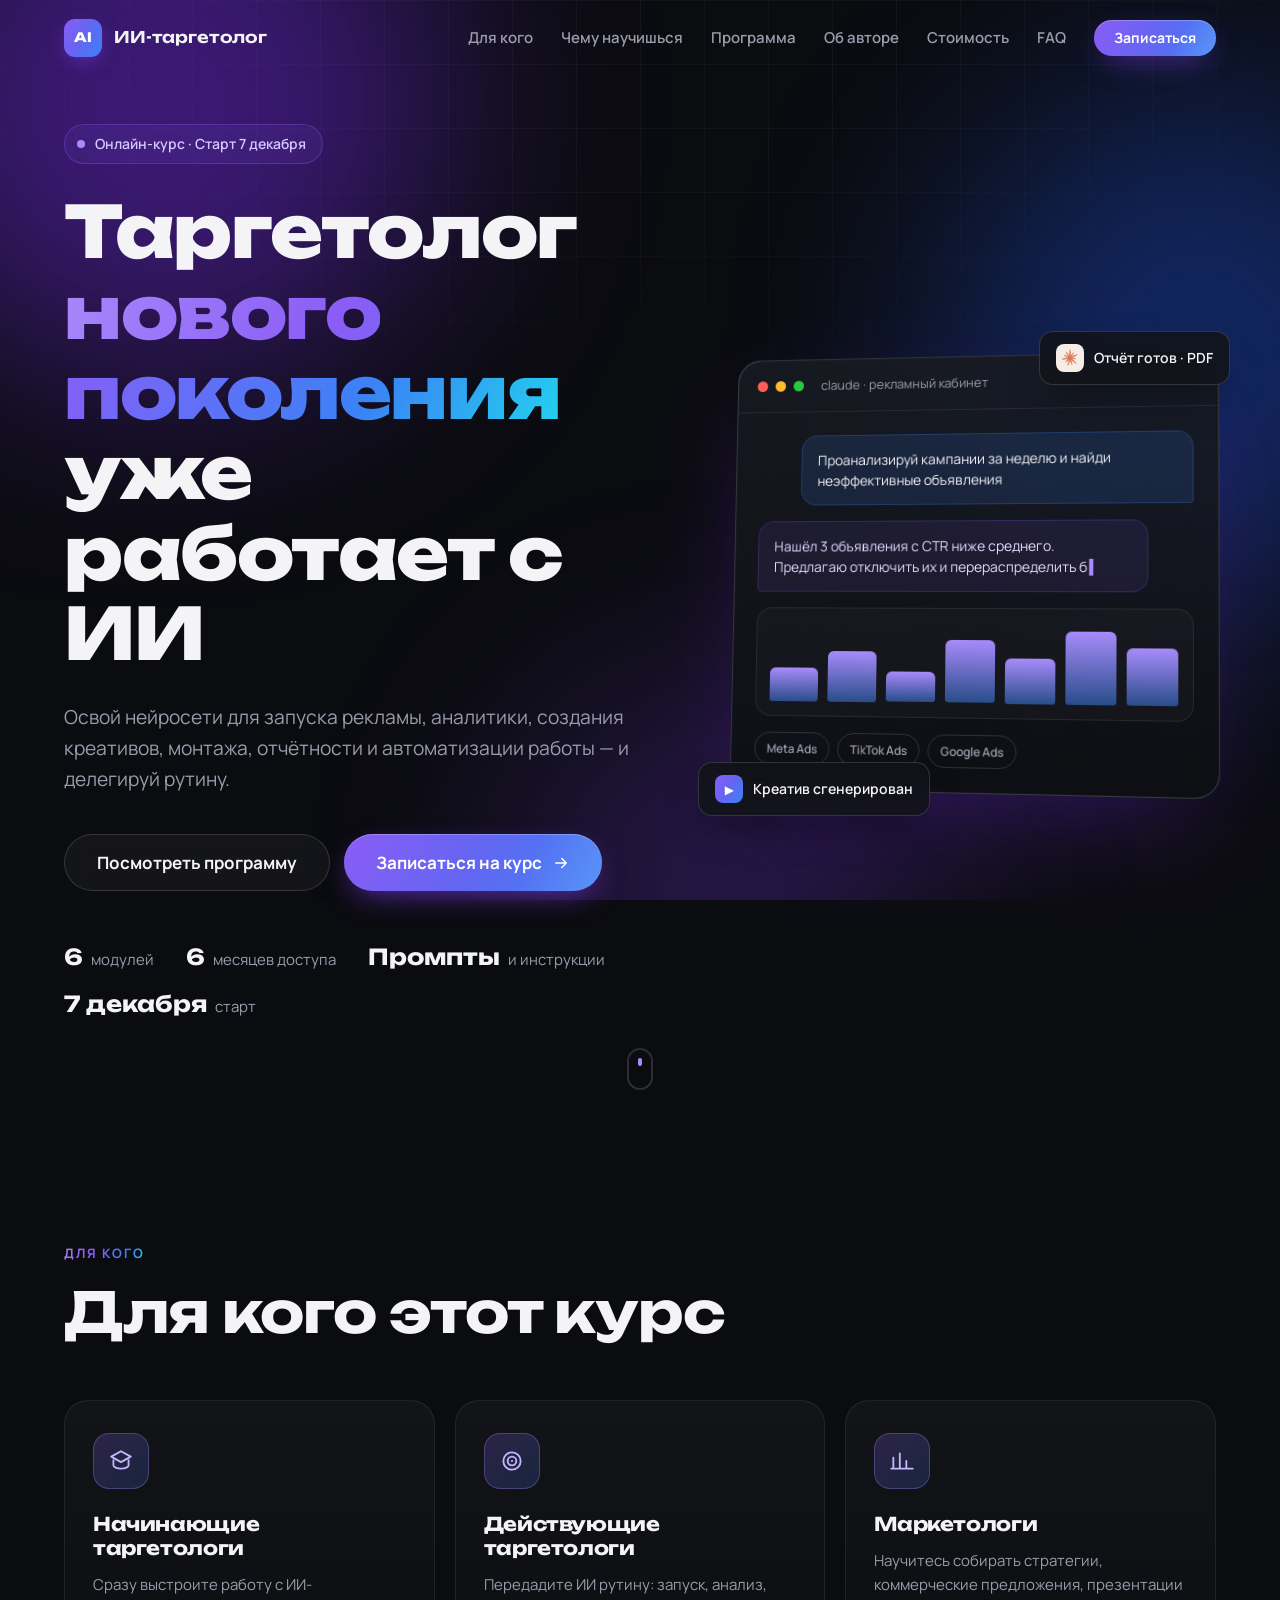
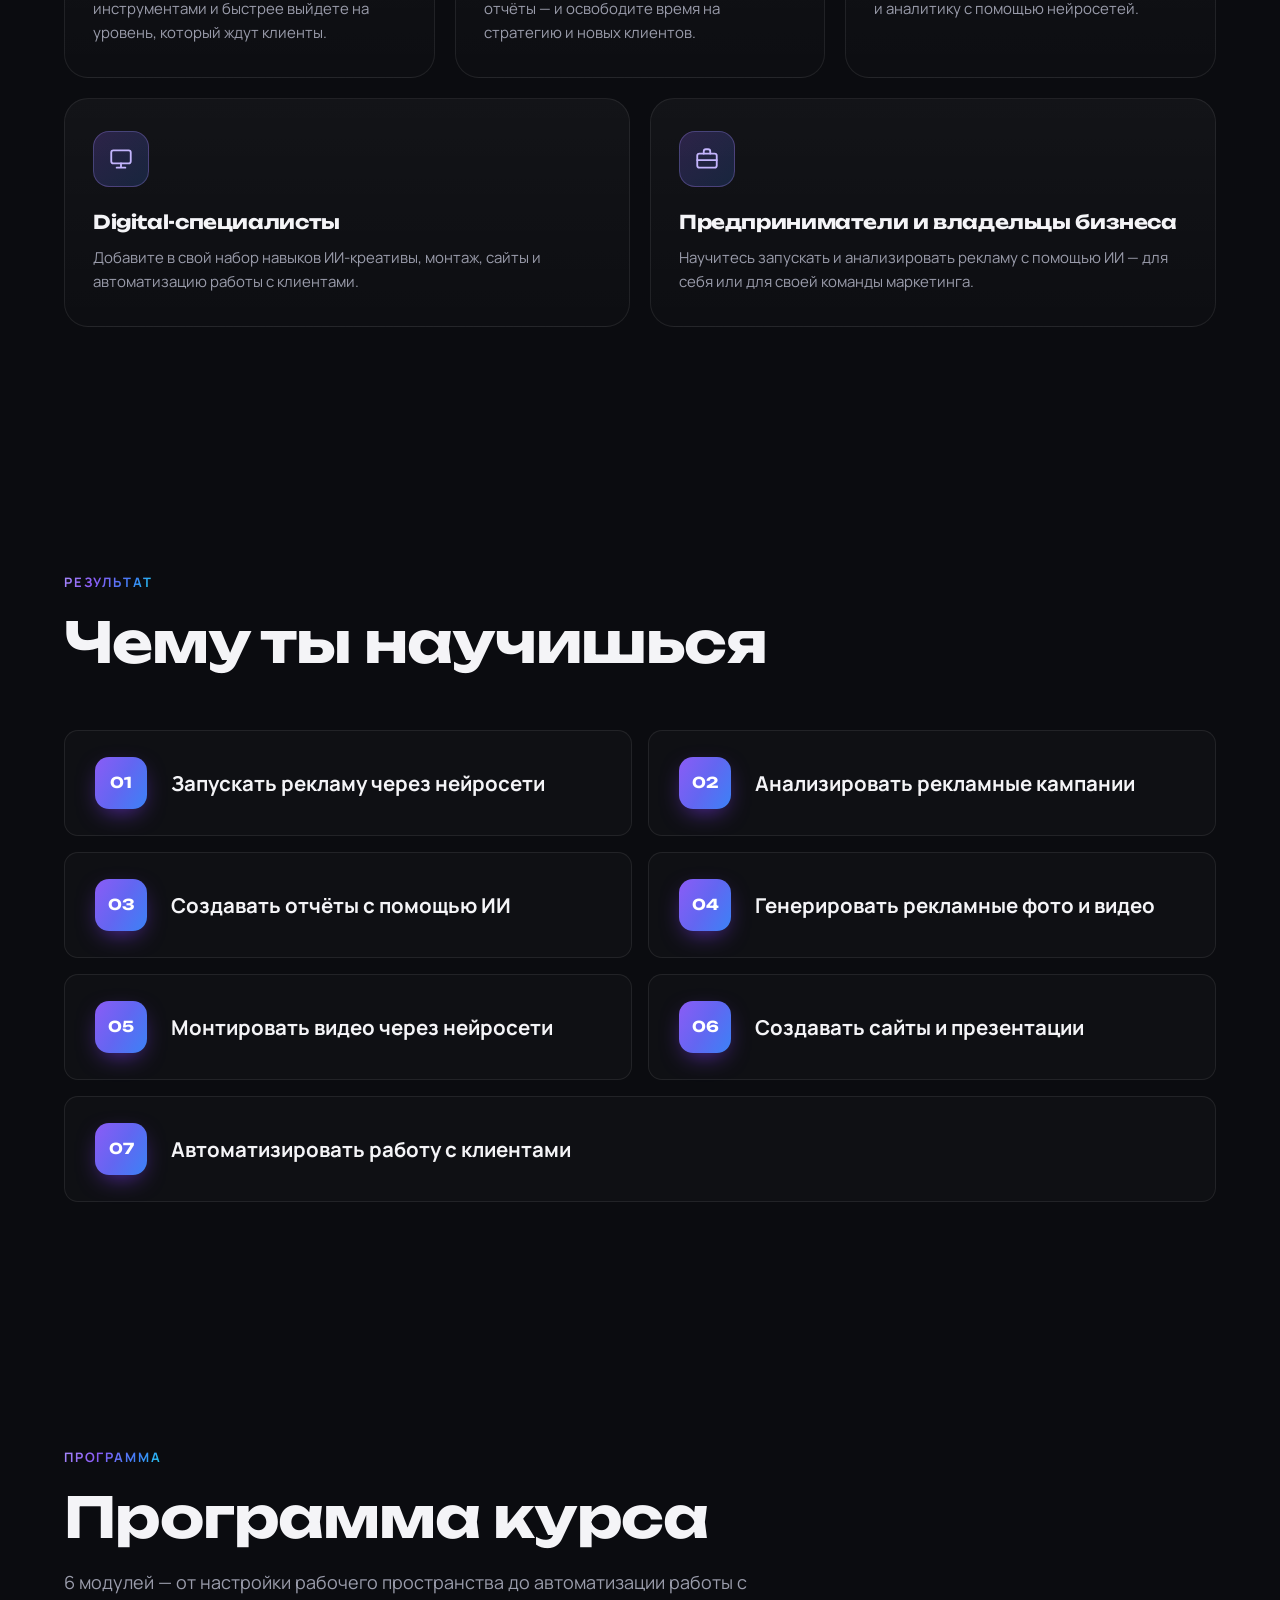
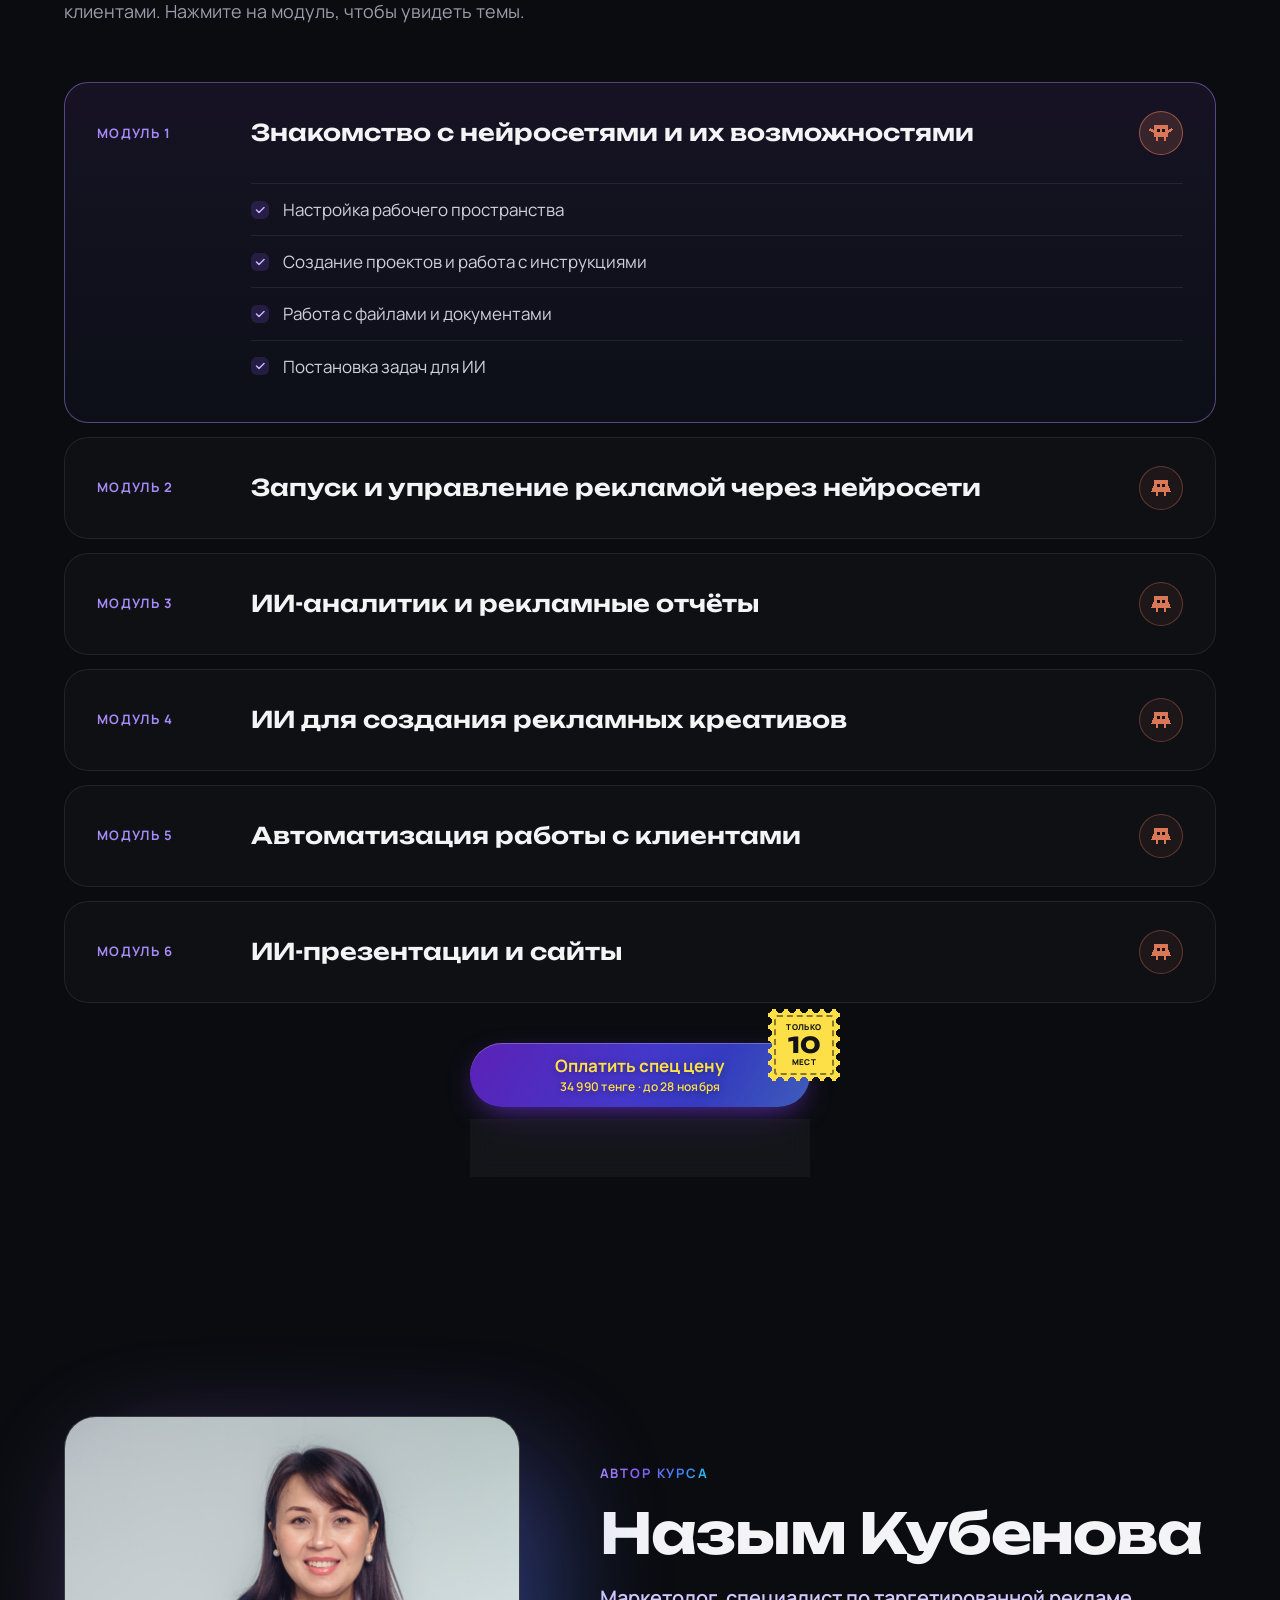
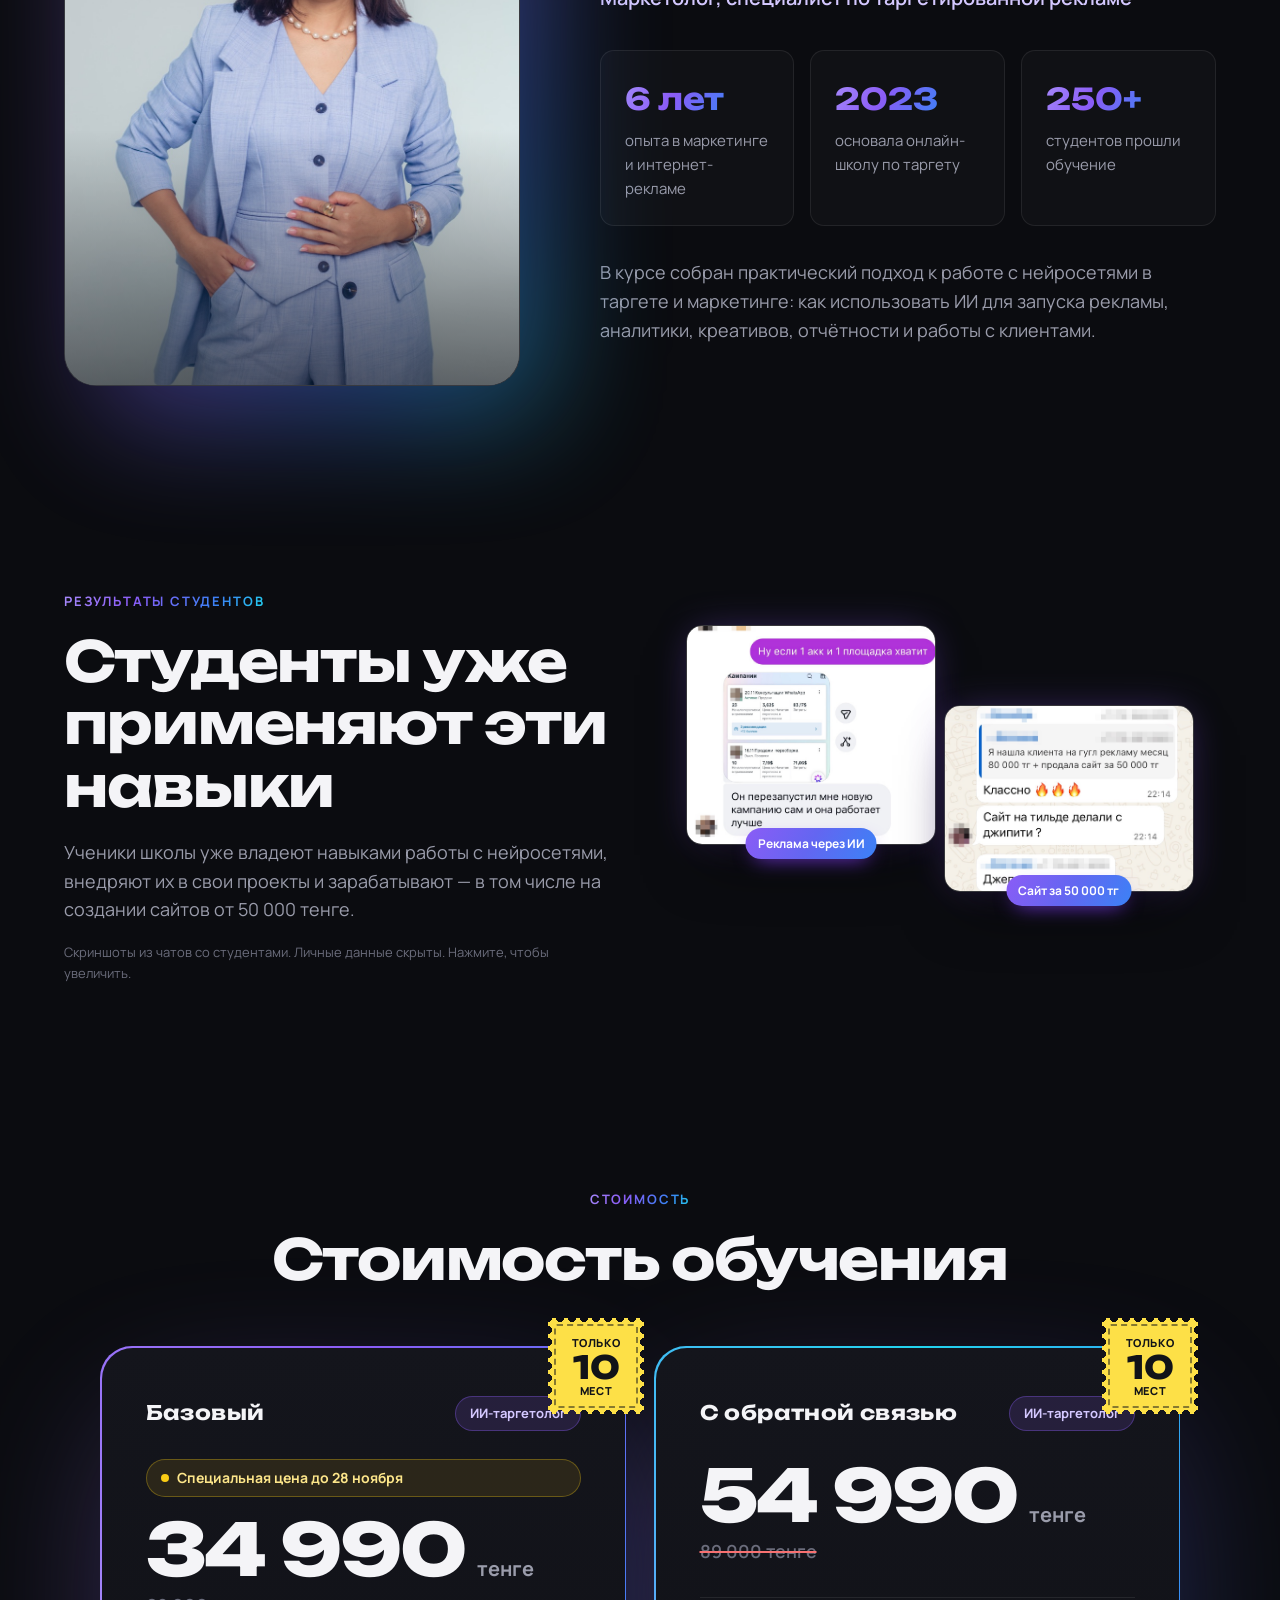
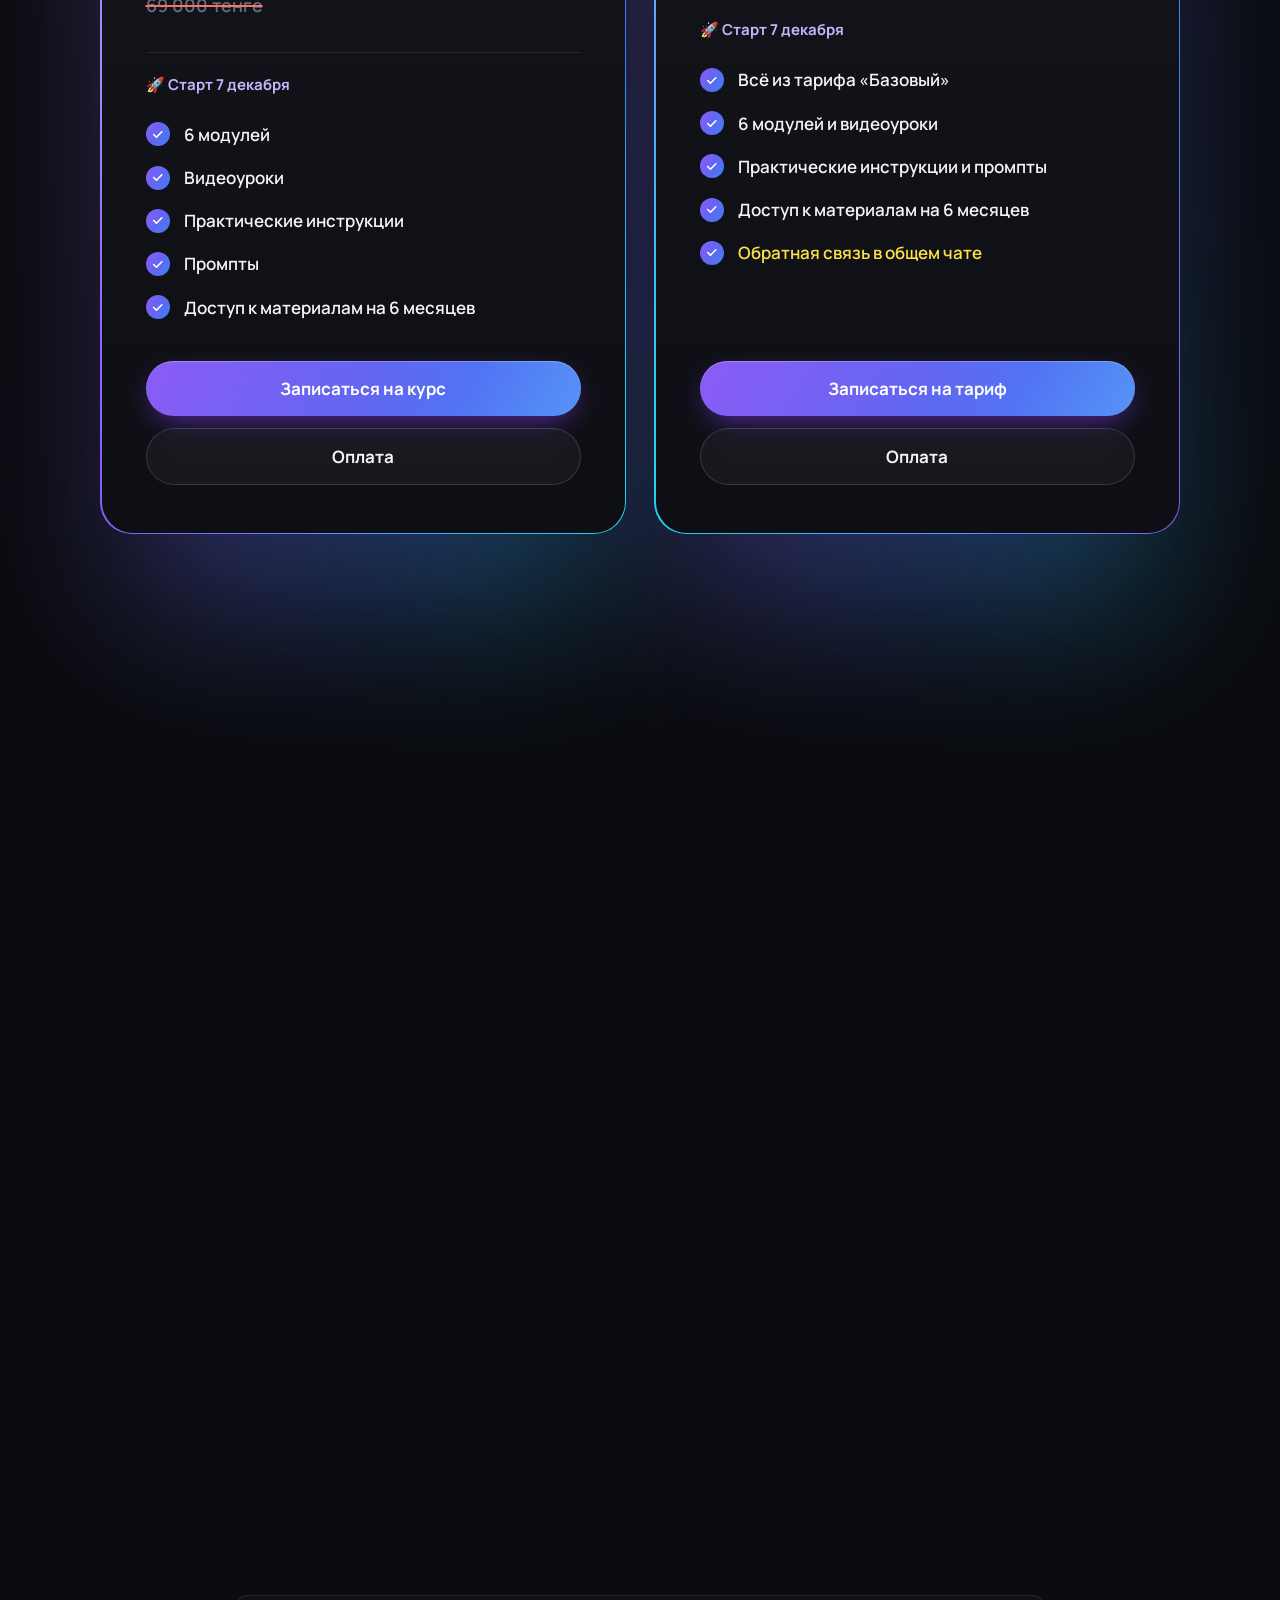
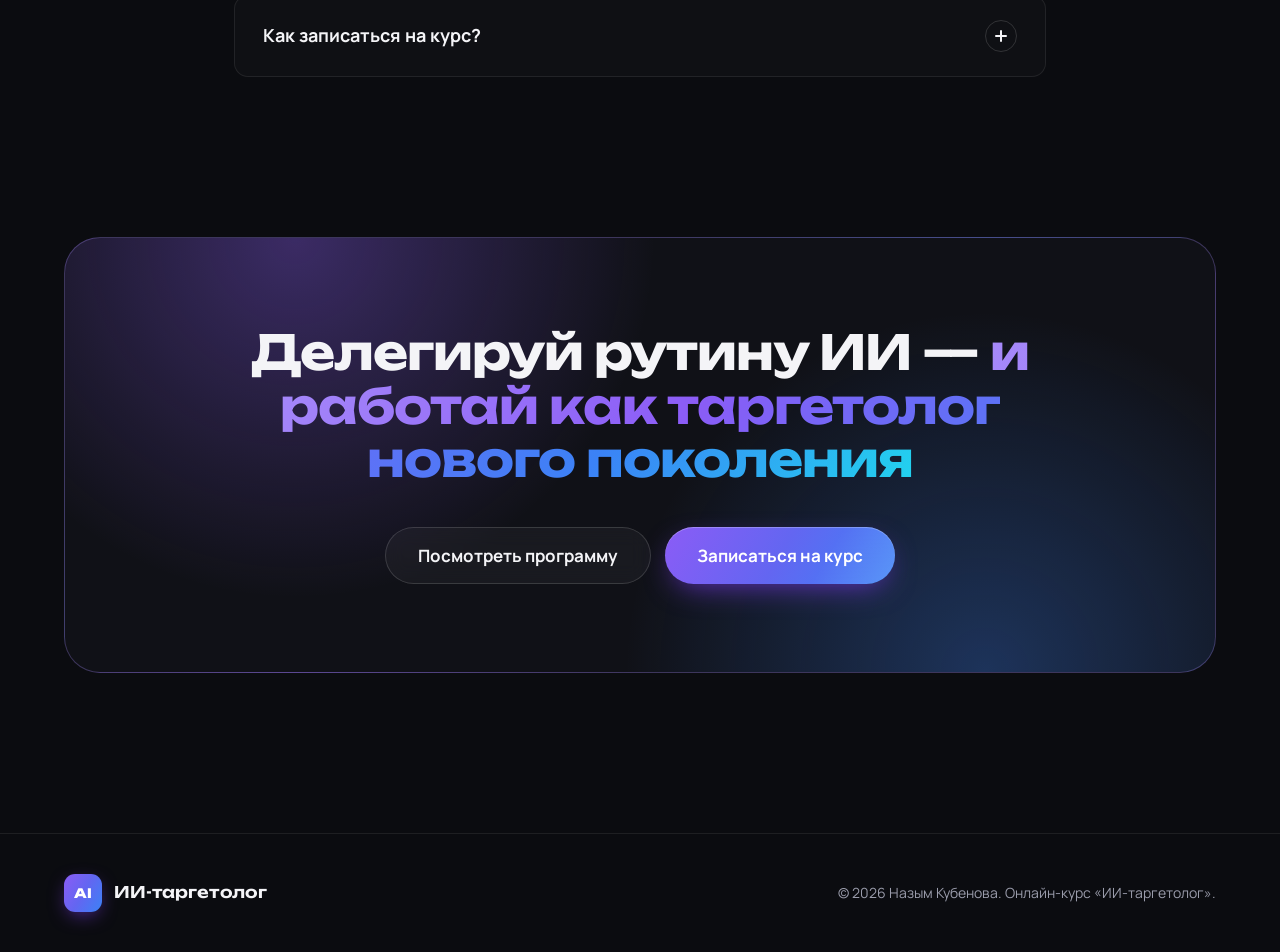
==== index.html @ 3982e1d1 "Новые цены: 34 990 и 54 990 тенге Co-Authored-By: Claude Opus 5.5 <noreply@anthropic.com>" ====
<!DOCTYPE html>
<html lang="ru">
<head>
  <meta charset="UTF-8">
  <meta name="viewport" content="width=device-width, initial-scale=1, viewport-fit=cover">

  <!-- ============ SEO ============
       Меняйте title и description под себя.
       Адрес сайта: https://nazym92.github.io/ai-targetolog/ (поменяйте, если подключите свой домен). -->
  <title>ИИ-таргетолог — онлайн-курс по нейросетям для таргетологов и маркетологов</title>
  <meta name="description" content="Практический онлайн-курс «ИИ-таргетолог»: запуск рекламы через Claude, аналитика Google Ads, Meta Ads и TikTok Ads, отчёты, ИИ-креативы, монтаж видео, сайты и автоматизация работы с клиентами.">
  <meta name="keywords" content="ИИ таргетолог, курс таргетолога, нейросети для маркетолога, Claude для рекламы, ИИ для таргета, курс по нейросетям, таргетированная реклама, Meta Ads, TikTok Ads, Google Ads">
  <meta name="author" content="Назым Кубенова">
  <meta name="robots" content="index, follow">
  <meta name="theme-color" content="#0b0c10">
  <link rel="canonical" href="https://nazym92.github.io/ai-targetolog/">

  <!-- Open Graph (превью при отправке ссылки в мессенджерах и соцсетях) -->
  <meta property="og:type" content="website">
  <meta property="og:locale" content="ru_RU">
  <meta property="og:site_name" content="ИИ-таргетолог">
  <meta property="og:title" content="ИИ-таргетолог — таргетолог нового поколения уже работает с ИИ">
  <meta property="og:description" content="Освой нейросети для запуска рекламы, аналитики, креативов, монтажа, отчётности и автоматизации работы.">
  <meta property="og:url" content="https://nazym92.github.io/ai-targetolog/">
  <meta property="og:image" content="https://nazym92.github.io/ai-targetolog/images/author.jpg">
  <meta name="twitter:card" content="summary_large_image">
  <meta name="twitter:title" content="ИИ-таргетолог — онлайн-курс">
  <meta name="twitter:description" content="Практический курс по использованию ИИ для таргетологов и маркетологов.">
  <meta name="twitter:image" content="https://nazym92.github.io/ai-targetolog/images/author.jpg">

  <link rel="icon" href="images/favicon.svg" type="image/svg+xml">

  <link rel="preconnect" href="https://fonts.googleapis.com">
  <link rel="preconnect" href="https://fonts.gstatic.com" crossorigin>
  <link href="https://fonts.googleapis.com/css2?family=Manrope:wght@400;500;600;700;800&family=Unbounded:wght@500;600;700;800&display=swap" rel="stylesheet">

  <link rel="stylesheet" href="css/styles.css?v=21">

  <!-- Структурированные данные для поисковиков (курс). Цену меняйте и здесь. -->
  <script type="application/ld+json">
  {
    "@context": "https://schema.org",
    "@type": "Course",
    "name": "ИИ-таргетолог",
    "description": "Практический курс по использованию искусственного интеллекта для таргетологов и маркетологов: запуск рекламы, аналитика, отчёты, креативы, монтаж, сайты и автоматизация.",
    "inLanguage": "ru",
    "provider": { "@type": "Person", "name": "Назым Кубенова" },
    "offers": [
      {
        "@type": "Offer",
        "name": "Базовый",
        "price": "34990",
        "priceValidUntil": "2026-11-28",
        "priceCurrency": "KZT",
        "category": "Paid"
      },
      {
        "@type": "Offer",
        "name": "С обратной связью",
        "price": "54990",
        "priceCurrency": "KZT",
        "category": "Paid"
      }
    ],
    "hasCourseInstance": {
      "@type": "CourseInstance",
      "courseMode": "online",
      "startDate": "2026-12-07",
      "courseWorkload": "P6M"
    }
  }
  </script>
</head>
<body>

  <!-- Фон: светящиеся пятна и сетка -->
  <div class="bg" aria-hidden="true">
    <div class="bg__grid"></div>
    <div class="bg__orb bg__orb--1"></div>
    <div class="bg__orb bg__orb--2"></div>
    <div class="bg__orb bg__orb--3"></div>
  </div>

  <!-- ================= ШАПКА ================= -->
  <header class="header" id="header">
    <div class="container header__inner">
      <a href="#top" class="logo" aria-label="ИИ-таргетолог — на главную">
        <span class="logo__mark">AI</span>
        <span class="logo__text">ИИ-таргетолог</span>
      </a>

      <nav class="nav" id="nav" aria-label="Основное меню">
        <a href="#audience" class="nav__link">Для кого</a>
        <a href="#skills" class="nav__link">Чему научишься</a>
        <a href="#program" class="nav__link">Программа</a>
        <a href="#author" class="nav__link">Об авторе</a>
        <a href="#price" class="nav__link">Стоимость</a>
        <a href="#faq" class="nav__link">FAQ</a>
        <a href="#price" class="btn btn--primary btn--sm nav__cta">Записаться</a>
      </nav>

      <button class="burger" id="burger" aria-label="Открыть меню" aria-expanded="false" aria-controls="nav">
        <span></span><span></span>
      </button>
    </div>
  </header>

  <main id="top">

    <!-- ================= 1. ПЕРВЫЙ ЭКРАН ================= -->
    <section class="hero">
      <div class="container hero__inner">
        <div class="hero__content">
          <div class="badge reveal">
            <span class="badge__dot"></span>
            Онлайн-курс · Старт 7 декабря
          </div>

          <h1 class="hero__title reveal">
            Таргетолог <span class="gradient-text">нового поколения</span> уже работает с ИИ
          </h1>

          <p class="hero__subtitle reveal">
            Освой нейросети для запуска рекламы, аналитики, создания креативов, монтажа, отчётности
            и автоматизации работы — и делегируй рутину.
          </p>

          <div class="hero__actions reveal">
            <a href="#program" class="btn btn--ghost btn--lg">Посмотреть программу</a>
            <a href="#price" class="btn btn--primary btn--lg btn--pulse" data-enroll>
              Записаться на курс
              <svg width="18" height="18" viewBox="0 0 24 24" fill="none" aria-hidden="true"><path d="M5 12h14M13 6l6 6-6 6" stroke="currentColor" stroke-width="2" stroke-linecap="round" stroke-linejoin="round"/></svg>
            </a>
          </div>

          <ul class="hero__facts reveal">
            <li><strong>6</strong> модулей</li>
            <li><strong>6</strong> месяцев доступа</li>
            <li><strong>Промпты</strong> и инструкции</li>
            <li><strong>7 декабря</strong> старт</li>
          </ul>
        </div>

        <!-- Декоративная «панель ИИ» -->
        <div class="hero__visual reveal" aria-hidden="true">
          <div class="console">
            <div class="console__bar">
              <span></span><span></span><span></span>
              <em>claude · рекламный кабинет</em>
            </div>
            <div class="console__body">
              <div class="msg msg--user">Проанализируй кампании за неделю и найди неэффективные объявления</div>
              <div class="msg msg--ai">
                <div class="typing" id="typing"></div>
              </div>
              <div class="chart">
                <span style="--h:42%"></span><span style="--h:64%"></span><span style="--h:38%"></span>
                <span style="--h:78%"></span><span style="--h:56%"></span><span style="--h:90%"></span>
                <span style="--h:70%"></span>
              </div>
              <div class="tags">
                <span>Meta Ads</span><span>TikTok Ads</span><span>Google Ads</span>
              </div>
            </div>
          </div>
          <div class="float-card float-card--a">
            <span class="float-card__icon float-card__icon--claude"><img src="images/claude-logo.svg" alt="" width="18" height="18"></span> Отчёт готов · PDF
          </div>
          <div class="float-card float-card--b">
            <span class="float-card__icon">▶</span> Креатив сгенерирован
          </div>
        </div>
      </div>

      <a href="#audience" class="scroll-hint" aria-label="Листать вниз"><span></span></a>
    </section>

    <!-- ================= 2. ДЛЯ КОГО КУРС ================= -->
    <section class="section" id="audience">
      <div class="container">
        <div class="section__head reveal">
          <span class="eyebrow">Для кого</span>
          <h2 class="section__title">Для кого этот курс</h2>
        </div>

        <div class="audience">
          <article class="card audience__card reveal">
            <div class="icon-box">
              <svg viewBox="0 0 24 24" fill="none" aria-hidden="true"><path d="M12 3l9 5-9 5-9-5 9-5z M5 10.5V16c0 1.5 3 3 7 3s7-1.5 7-3v-5.5" stroke="currentColor" stroke-width="1.7" stroke-linejoin="round"/></svg>
            </div>
            <h3>Начинающие таргетологи</h3>
            <p>Сразу выстроите работу с ИИ-инструментами и быстрее выйдете на уровень, который ждут клиенты.</p>
          </article>

          <article class="card audience__card reveal">
            <div class="icon-box">
              <svg viewBox="0 0 24 24" fill="none" aria-hidden="true"><circle cx="12" cy="12" r="8" stroke="currentColor" stroke-width="1.7"/><circle cx="12" cy="12" r="4" stroke="currentColor" stroke-width="1.7"/><circle cx="12" cy="12" r="1" fill="currentColor"/></svg>
            </div>
            <h3>Действующие таргетологи</h3>
            <p>Передадите ИИ рутину: запуск, анализ, отчёты — и освободите время на стратегию и новых клиентов.</p>
          </article>

          <article class="card audience__card reveal">
            <div class="icon-box">
              <svg viewBox="0 0 24 24" fill="none" aria-hidden="true"><path d="M4 19V9M10 19V5M16 19v-7M22 19H2" stroke="currentColor" stroke-width="1.7" stroke-linecap="round"/></svg>
            </div>
            <h3>Маркетологи</h3>
            <p>Научитесь собирать стратегии, коммерческие предложения, презентации и аналитику с помощью нейросетей.</p>
          </article>

          <article class="card audience__card reveal">
            <div class="icon-box">
              <svg viewBox="0 0 24 24" fill="none" aria-hidden="true"><rect x="3" y="4" width="18" height="12" rx="2" stroke="currentColor" stroke-width="1.7"/><path d="M8 20h8M12 16v4" stroke="currentColor" stroke-width="1.7" stroke-linecap="round"/></svg>
            </div>
            <h3>Digital-специалисты</h3>
            <p>Добавите в свой набор навыков ИИ-креативы, монтаж, сайты и автоматизацию работы с клиентами.</p>
          </article>

          <article class="card audience__card reveal">
            <div class="icon-box">
              <svg viewBox="0 0 24 24" fill="none" aria-hidden="true"><rect x="3" y="7" width="18" height="13" rx="2" stroke="currentColor" stroke-width="1.7"/><path d="M9 7V5a2 2 0 0 1 2-2h2a2 2 0 0 1 2 2v2M3 13h18" stroke="currentColor" stroke-width="1.7" stroke-linecap="round"/></svg>
            </div>
            <h3>Предприниматели и владельцы бизнеса</h3>
            <p>Научитесь запускать и анализировать рекламу с помощью ИИ — для себя или для своей команды маркетинга.</p>
          </article>
        </div>
      </div>
    </section>

    <!-- ================= 3. ЧЕМУ НАУЧИШЬСЯ ================= -->
    <section class="section" id="skills">
      <div class="container">
        <div class="section__head reveal">
          <span class="eyebrow">Результат</span>
          <h2 class="section__title">Чему ты научишься</h2>
        </div>

        <ul class="skills">
          <li class="skill reveal"><span class="skill__num">01</span><span class="skill__text">Запускать рекламу через нейросети</span></li>
          <li class="skill reveal"><span class="skill__num">02</span><span class="skill__text">Анализировать рекламные кампании</span></li>
          <li class="skill reveal"><span class="skill__num">03</span><span class="skill__text">Создавать отчёты с помощью ИИ</span></li>
          <li class="skill reveal"><span class="skill__num">04</span><span class="skill__text">Генерировать рекламные фото и видео</span></li>
          <li class="skill reveal"><span class="skill__num">05</span><span class="skill__text">Монтировать видео через нейросети</span></li>
          <li class="skill reveal"><span class="skill__num">06</span><span class="skill__text">Создавать сайты и презентации</span></li>
          <li class="skill skill--wide reveal"><span class="skill__num">07</span><span class="skill__text">Автоматизировать работу с клиентами</span></li>
        </ul>
      </div>
    </section>

    <!-- ================= 4. ПРОГРАММА КУРСА =================
         Каждый модуль — блок <article class="module">.
         Чтобы добавить пункт, скопируйте строку <li>...</li>. -->
    <section class="section" id="program">
      <div class="container">
        <div class="section__head reveal">
          <span class="eyebrow">Программа</span>
          <h2 class="section__title">Программа курса</h2>
          <p class="section__lead">6 модулей — от настройки рабочего пространства до автоматизации работы с клиентами. Нажмите на модуль, чтобы увидеть темы.</p>
        </div>

        <div class="program">

          <article class="module reveal">
            <button class="module__head" aria-expanded="false">
              <span class="module__num">Модуль 1</span>
              <span class="module__title">Знакомство с нейросетями и их возможностями</span>
              <span class="module__toggle module__toggle--agent" aria-hidden="true"><svg class="agent" viewBox="0 0 22 22" shape-rendering="crispEdges"><rect class="agent__arm agent__arm--l" x="2" y="9" width="4" height="2"/><rect class="agent__arm agent__arm--r" x="16" y="9" width="4" height="2"/><rect class="agent__body" x="6" y="5" width="10" height="9"/><rect class="agent__eye" x="8" y="8" width="2" height="2"/><rect class="agent__eye" x="12" y="8" width="2" height="2"/><rect class="agent__leg" x="7" y="14" width="2" height="3"/><rect class="agent__leg" x="13" y="14" width="2" height="3"/></svg></span>
            </button>
            <div class="module__body">
              <ul class="module__list">
                <li>Настройка рабочего пространства</li>
                <li>Создание проектов и работа с инструкциями</li>
                <li>Работа с файлами и документами</li>
                <li>Постановка задач для ИИ</li>
              </ul>
            </div>
          </article>

          <article class="module reveal">
            <button class="module__head" aria-expanded="false">
              <span class="module__num">Модуль 2</span>
              <span class="module__title">Запуск и управление рекламой через нейросети</span>
              <span class="module__toggle module__toggle--agent" aria-hidden="true"><svg class="agent" viewBox="0 0 22 22" shape-rendering="crispEdges"><rect class="agent__arm agent__arm--l" x="2" y="9" width="4" height="2"/><rect class="agent__arm agent__arm--r" x="16" y="9" width="4" height="2"/><rect class="agent__body" x="6" y="5" width="10" height="9"/><rect class="agent__eye" x="8" y="8" width="2" height="2"/><rect class="agent__eye" x="12" y="8" width="2" height="2"/><rect class="agent__leg" x="7" y="14" width="2" height="3"/><rect class="agent__leg" x="13" y="14" width="2" height="3"/></svg></span>
            </button>
            <div class="module__body">
              <ul class="module__list">
                <li>Подключение нейросети к рекламному кабинету</li>
                <li>Постановка задач для запуска рекламы</li>
                <li>Создание кампаний и объявлений</li>
                <li>Анализ рекламных настроек</li>
                <li>Контроль действий ИИ и проверка ошибок</li>
              </ul>
            </div>
          </article>

          <article class="module reveal">
            <button class="module__head" aria-expanded="false">
              <span class="module__num">Модуль 3</span>
              <span class="module__title">ИИ-аналитик и рекламные отчёты</span>
              <span class="module__toggle module__toggle--agent" aria-hidden="true"><svg class="agent" viewBox="0 0 22 22" shape-rendering="crispEdges"><rect class="agent__arm agent__arm--l" x="2" y="9" width="4" height="2"/><rect class="agent__arm agent__arm--r" x="16" y="9" width="4" height="2"/><rect class="agent__body" x="6" y="5" width="10" height="9"/><rect class="agent__eye" x="8" y="8" width="2" height="2"/><rect class="agent__eye" x="12" y="8" width="2" height="2"/><rect class="agent__leg" x="7" y="14" width="2" height="3"/><rect class="agent__leg" x="13" y="14" width="2" height="3"/></svg></span>
            </button>
            <div class="module__body">
              <ul class="module__list">
                <li>Подключение Google Ads, Meta Ads и TikTok Ads</li>
                <li>Поиск неэффективных объявлений</li>
                <li>Оптимизация рекламы</li>
                <li>Автоматическое создание отчётов</li>
                <li>Ежедневное заполнение отчётов</li>
                <li>Создание PDF-отчётов</li>
              </ul>
            </div>
          </article>

          <article class="module reveal">
            <button class="module__head" aria-expanded="false">
              <span class="module__num">Модуль 4</span>
              <span class="module__title">ИИ для создания рекламных креативов</span>
              <span class="module__toggle module__toggle--agent" aria-hidden="true"><svg class="agent" viewBox="0 0 22 22" shape-rendering="crispEdges"><rect class="agent__arm agent__arm--l" x="2" y="9" width="4" height="2"/><rect class="agent__arm agent__arm--r" x="16" y="9" width="4" height="2"/><rect class="agent__body" x="6" y="5" width="10" height="9"/><rect class="agent__eye" x="8" y="8" width="2" height="2"/><rect class="agent__eye" x="12" y="8" width="2" height="2"/><rect class="agent__leg" x="7" y="14" width="2" height="3"/><rect class="agent__leg" x="13" y="14" width="2" height="3"/></svg></span>
            </button>
            <div class="module__body">
              <ul class="module__list">
                <li>Поиск рекламных идей</li>
                <li>Генерация изображений через специализированные нейросети</li>
                <li>Создание рекламных видео</li>
                <li>Монтаж видео через ИИ</li>
                <li>Создание статичных креативов</li>
              </ul>
            </div>
          </article>

          <article class="module reveal">
            <button class="module__head" aria-expanded="false">
              <span class="module__num">Модуль 5</span>
              <span class="module__title">Автоматизация работы с клиентами</span>
              <span class="module__toggle module__toggle--agent" aria-hidden="true"><svg class="agent" viewBox="0 0 22 22" shape-rendering="crispEdges"><rect class="agent__arm agent__arm--l" x="2" y="9" width="4" height="2"/><rect class="agent__arm agent__arm--r" x="16" y="9" width="4" height="2"/><rect class="agent__body" x="6" y="5" width="10" height="9"/><rect class="agent__eye" x="8" y="8" width="2" height="2"/><rect class="agent__eye" x="12" y="8" width="2" height="2"/><rect class="agent__leg" x="7" y="14" width="2" height="3"/><rect class="agent__leg" x="13" y="14" width="2" height="3"/></svg></span>
            </button>
            <div class="module__body">
              <ul class="module__list">
                <li>Создание маркетинговой стратегии на основе брифов</li>
                <li>Подготовка коммерческих предложений</li>
                <li>Создание документов и таблиц</li>
              </ul>
            </div>
          </article>

          <article class="module reveal">
            <button class="module__head" aria-expanded="false">
              <span class="module__num">Модуль 6</span>
              <span class="module__title">ИИ-презентации и сайты</span>
              <span class="module__toggle module__toggle--agent" aria-hidden="true"><svg class="agent" viewBox="0 0 22 22" shape-rendering="crispEdges"><rect class="agent__arm agent__arm--l" x="2" y="9" width="4" height="2"/><rect class="agent__arm agent__arm--r" x="16" y="9" width="4" height="2"/><rect class="agent__body" x="6" y="5" width="10" height="9"/><rect class="agent__eye" x="8" y="8" width="2" height="2"/><rect class="agent__eye" x="12" y="8" width="2" height="2"/><rect class="agent__leg" x="7" y="14" width="2" height="3"/><rect class="agent__leg" x="13" y="14" width="2" height="3"/></svg></span>
            </button>
            <div class="module__body">
              <ul class="module__list">
                <li>Создание презентаций через нейросети</li>
                <li>Презентация рекламной стратегии клиенту</li>
                <li>Создание сайтов и лендингов через нейросети</li>
              </ul>
            </div>
          </article>

        </div>

        <!-- Кнопки под программой: «Оплатить» (Kaspi) и «Отправить чек» (WhatsApp) -->
        <div class="program__cta reveal">
          <a href="https://pay.kaspi.kz/pay/xpdiifes" target="_blank" rel="noopener" class="btn btn--primary btn--lg btn--pulse btn--stack"><span class="seats-stamp seats-stamp--btn" aria-label="Только 10 мест"><span class="seats-stamp__in"><small>Только</small><b>10</b><small>мест</small></span></span><span class="btn__main">Оплатить спец цену</span><span class="btn__sub">34 990 тенге · до 28 ноября</span></a>
          <a href="https://wa.me/77764273678?text=%D0%97%D0%B4%D1%80%D0%B0%D0%B2%D1%81%D1%82%D0%B2%D1%83%D0%B9%D1%82%D0%B5%21%20%D0%9E%D1%82%D0%BF%D1%80%D0%B0%D0%B2%D0%BB%D1%8F%D1%8E%20%D1%87%D0%B5%D0%BA%20%D0%BE%D0%B1%20%D0%BE%D0%BF%D0%BB%D0%B0%D1%82%D0%B5%20%D0%BA%D1%83%D1%80%D1%81%D0%B0%20%C2%AB%D0%98%D0%98-%D1%82%D0%B0%D1%80%D0%B3%D0%B5%D1%82%D0%BE%D0%BB%D0%BE%D0%B3%C2%BB." target="_blank" rel="noopener" class="btn btn--ghost btn--lg">Отправить чек</a>
        </div>
      </div>
    </section>

    <!-- ================= 5. ОБ АВТОРЕ =================
         Фото: замените файл images/author.jpg (вертикальное фото). -->
    <section class="section" id="author">
      <div class="container author">
        <div class="author__photo reveal">
          <div class="author__frame">
            <img src="images/author.jpg" alt="Назым Кубенова — автор курса «ИИ-таргетолог»" width="933" height="1400" loading="lazy">
          </div>
          <div class="author__glow" aria-hidden="true"></div>
        </div>

        <div class="author__content">
          <span class="eyebrow reveal">Автор курса</span>
          <h2 class="section__title reveal">Назым Кубенова</h2>
          <p class="author__role reveal">Маркетолог, специалист по таргетированной рекламе</p>

          <ul class="author__facts">
            <li class="reveal"><strong>6 лет</strong><span>опыта в маркетинге и интернет-рекламе</span></li>
            <li class="reveal"><strong>2023</strong><span>основала онлайн-школу по таргету</span></li>
            <li class="reveal"><strong>250+</strong><span>студентов прошли обучение</span></li>
          </ul>

          <p class="author__text reveal">
            В курсе собран практический подход к работе с нейросетями в таргете и маркетинге:
            как использовать ИИ для запуска рекламы, аналитики, креативов, отчётности и работы с клиентами.
          </p>
        </div>
      </div>
    </section>

    <!-- ================= РЕЗУЛЬТАТЫ СТУДЕНТОВ =================
         Скриншоты лежат в images/ (личные данные размыты).
         Чтобы добавить ещё один — скопируйте блок <figure class="result">. -->
    <section class="section section--results" id="results">
      <div class="container results-wrap">
        <div class="results-text">
          <span class="eyebrow reveal">Результаты студентов</span>
          <h2 class="section__title reveal">Студенты уже применяют эти навыки</h2>
          <p class="section__lead reveal">Ученики школы уже владеют навыками работы с нейросетями, внедряют их в свои проекты и зарабатывают — в том числе на создании сайтов от 50&nbsp;000 тенге.</p>
          <p class="results__note reveal">Скриншоты из чатов со студентами. Личные данные скрыты. Нажмите, чтобы увеличить.</p>
        </div>

        <div class="floats reveal" aria-label="Скриншоты результатов студентов">
          <a class="float-shot float-shot--a" href="images/result-ads.jpg" target="_blank" rel="noopener">
            <img src="images/result-ads.jpg" alt="Скриншот: нейросеть перезапустила рекламную кампанию, и она работает лучше" width="1143" height="1005" loading="lazy">
            <span class="float-shot__tag">Реклама через ИИ</span>
          </a>
          <a class="float-shot float-shot--b" href="images/result-sites.jpg" target="_blank" rel="noopener">
            <img src="images/result-sites.jpg" alt="Скриншот: студентка нашла клиента и продала сайт за 50 000 тенге" width="1054" height="787" loading="lazy">
            <span class="float-shot__tag">Сайт за 50 000 тг</span>
          </a>
        </div>
      </div>
    </section>

    <!-- ================= 6. СТОИМОСТЬ =================
         Цену меняйте здесь (и в блоке JSON-LD в <head>). -->
    <section class="section" id="price">
      <div class="container">
        <div class="section__head section__head--center reveal">
          <span class="eyebrow">Стоимость</span>
          <h2 class="section__title">Стоимость обучения</h2>
        </div>

        <!-- Тарифы: две карточки. Каждая — блок <div class="price ...">. -->
        <div class="pricing">

        <!-- ТАРИФ 1: Базовый -->
        <div class="price reveal">
          <div class="price__border" aria-hidden="true"></div>
          <span class="seats-stamp" aria-label="Только 10 мест"><span class="seats-stamp__in"><small>Только</small><b>10</b><small>мест</small></span></span>
          <div class="price__inner">
            <div class="price__top">
              <span class="price__name">Базовый</span>
              <span class="price__label">ИИ-таргетолог</span>
            </div>

            <div class="price__promo">Специальная цена до 28 ноября</div>
            <div class="price__value">
              <span class="price__amount">34 990</span>
              <span class="price__currency">тенге</span>
              <s class="price__old">69 000 тенге</s>
            </div>

            <div class="price__start">🚀 Старт 7 декабря</div>
            <ul class="price__list">
              <li>6 модулей</li>
              <li>Видеоуроки</li>
              <li>Практические инструкции</li>
              <li>Промпты</li>
              <li>Доступ к материалам на 6 месяцев</li>
            </ul>

            <button type="button" class="btn btn--primary btn--lg btn--block btn--pulse" data-enroll>Записаться на курс</button>
            <!-- Кнопка оплаты: ссылку меняйте здесь -->
            <a href="https://pay.kaspi.kz/pay/xpdiifes" target="_blank" rel="noopener" class="btn btn--ghost btn--lg btn--block price__pay">Оплата</a>
          </div>
        </div>

        <!-- ТАРИФ 2: С обратной связью -->
        <div class="price price--feedback reveal">
          <div class="price__border" aria-hidden="true"></div>
          <span class="seats-stamp" aria-label="Только 10 мест"><span class="seats-stamp__in"><small>Только</small><b>10</b><small>мест</small></span></span>
          <div class="price__inner">
            <div class="price__top">
              <span class="price__name">С обратной связью</span>
              <span class="price__label">ИИ-таргетолог</span>
            </div>

            <div class="price__value">
              <span class="price__amount">54 990</span>
              <span class="price__currency">тенге</span>
              <s class="price__old">89 000 тенге</s>
            </div>

            <div class="price__start">🚀 Старт 7 декабря</div>
            <ul class="price__list">
              <li>Всё из тарифа «Базовый»</li>
              <li>6 модулей и видеоуроки</li>
              <li>Практические инструкции и промпты</li>
              <li>Доступ к материалам на 6 месяцев</li>
              <li class="price__list-accent">Обратная связь в общем чате</li>
            </ul>

            <a href="https://wa.me/77764273678?text=%D0%97%D0%B4%D1%80%D0%B0%D0%B2%D1%81%D1%82%D0%B2%D1%83%D0%B9%D1%82%D0%B5%21%20%D0%A5%D0%BE%D1%87%D1%83%20%D0%B7%D0%B0%D0%BF%D0%B8%D1%81%D0%B0%D1%82%D1%8C%D1%81%D1%8F%20%D0%BD%D0%B0%20%D0%BA%D1%83%D1%80%D1%81%20%C2%AB%D0%98%D0%98-%D1%82%D0%B0%D1%80%D0%B3%D0%B5%D1%82%D0%BE%D0%BB%D0%BE%D0%B3%C2%BB%2C%20%D1%82%D0%B0%D1%80%D0%B8%D1%84%20%C2%AB%D0%A1%20%D0%BE%D0%B1%D1%80%D0%B0%D1%82%D0%BD%D0%BE%D0%B9%20%D1%81%D0%B2%D1%8F%D0%B7%D1%8C%D1%8E%C2%BB%20%2854%20990%20%D1%82%D0%B5%D0%BD%D0%B3%D0%B5%29." target="_blank" rel="noopener" class="btn btn--primary btn--lg btn--block btn--pulse">Записаться на тариф</a>
            <!-- Кнопка оплаты тарифа 2 (та же ссылка Kaspi) -->
            <a href="https://pay.kaspi.kz/pay/xpdiifes" target="_blank" rel="noopener" class="btn btn--ghost btn--lg btn--block price__pay">Оплата</a>
          </div>
        </div>

        </div><!-- /pricing -->
      </div>
    </section>

    <!-- ================= 7. FAQ =================
         Чтобы добавить вопрос — скопируйте целиком блок <div class="faq__item">. -->
    <section class="section" id="faq">
      <div class="container container--narrow">
        <div class="section__head section__head--center reveal">
          <span class="eyebrow">Вопросы</span>
          <h2 class="section__title">Частые вопросы</h2>
        </div>

        <div class="faq">
          <div class="faq__item reveal">
            <button class="faq__q" aria-expanded="false">Когда старт курса?<span class="faq__icon" aria-hidden="true"></span></button>
            <div class="faq__a"><p>Старт обучения — 7 декабря.</p></div>
          </div>

          <div class="faq__item reveal">
            <button class="faq__q" aria-expanded="false">В каком формате проходит обучение?<span class="faq__icon" aria-hidden="true"></span></button>
            <div class="faq__a"><p>Курс состоит из видеоуроков, практических инструкций и готовых промптов. Проходить материалы можно в удобном темпе, из любой точки мира.</p></div>
          </div>

          <div class="faq__item reveal">
            <button class="faq__q" aria-expanded="false">Как долго у меня будет доступ к материалам?<span class="faq__icon" aria-hidden="true"></span></button>
            <div class="faq__a"><p>Доступ ко всем материалам курса открывается на 6 месяцев. За это время можно пройти программу и возвращаться к урокам и промптам по мере необходимости.</p></div>
          </div>

          <div class="faq__item reveal">
            <button class="faq__q" aria-expanded="false">Какие подписки понадобятся для обучения?<span class="faq__icon" aria-hidden="true"></span></button>
            <div class="faq__a"><p>Основной инструмент курса — Claude, для полноценной работы рекомендуется платная подписка. В отдельных уроках используются ChatGPT и специализированные нейросети для генерации изображений и видео — у многих из них есть бесплатные тарифы или пробный период. Подписки оплачиваются отдельно и не входят в стоимость курса.</p></div>
          </div>

          <div class="faq__item reveal">
            <button class="faq__q" aria-expanded="false">Подойдёт ли курс, если я только начинаю?<span class="faq__icon" aria-hidden="true"></span></button>
            <div class="faq__a"><p>Да. Курс подходит начинающим и действующим таргетологам, маркетологам, digital-специалистам и предпринимателям. Работа с нейросетями разбирается с нуля — с настройки рабочего пространства.</p></div>
          </div>

          <div class="faq__item reveal">
            <button class="faq__q" aria-expanded="false">Нужны ли навыки программирования?<span class="faq__icon" aria-hidden="true"></span></button>
            <div class="faq__a"><p>Нет. Задачи для ИИ ставятся обычным текстом. Даже создание сайтов через нейросети разбирается по шагам, без необходимости писать код самостоятельно.</p></div>
          </div>

          <div class="faq__item reveal">
            <button class="faq__q" aria-expanded="false">С какого устройства можно проходить курс?<span class="faq__icon" aria-hidden="true"></span></button>
            <div class="faq__a"><p>Смотреть уроки можно с компьютера, планшета или телефона. Для практических заданий — работы с рекламными кабинетами, отчётами и монтажом — удобнее использовать компьютер.</p></div>
          </div>

          <div class="faq__item reveal">
            <button class="faq__q" aria-expanded="false">Как записаться на курс?<span class="faq__icon" aria-hidden="true"></span></button>
            <div class="faq__a"><p>Нажмите кнопку «Записаться на курс» — откроется чат в WhatsApp, где можно задать вопросы. Оплатить обучение можно по кнопке «Оплата» в блоке стоимости.</p></div>
          </div>
        </div>
      </div>
    </section>

    <!-- ================= ФИНАЛЬНЫЙ ПРИЗЫВ ================= -->
    <section class="section section--cta">
      <div class="container">
        <div class="cta reveal">
          <h2 class="cta__title">Делегируй рутину ИИ — <span class="gradient-text">и работай как таргетолог нового поколения</span></h2>
          <div class="cta__actions">
            <a href="#program" class="btn btn--ghost btn--lg">Посмотреть программу</a>
            <button type="button" class="btn btn--primary btn--lg btn--pulse" data-enroll>Записаться на курс</button>
          </div>
        </div>
      </div>
    </section>

  </main>

  <!-- ================= ПОДВАЛ ================= -->
  <footer class="footer">
    <div class="container footer__inner">
      <a href="#top" class="logo">
        <span class="logo__mark">AI</span>
        <span class="logo__text">ИИ-таргетолог</span>
      </a>
      <p class="footer__copy">© <span id="year">2026</span> Назым Кубенова. Онлайн-курс «ИИ-таргетолог».</p>
    </div>
  </footer>

  <!-- ================= ОКНО ЗАЯВКИ =================
       Сейчас это демо-форма: данные никуда не отправляются.
       Как подключить WhatsApp / Telegram / ссылку на оплату — см. js/config.js и README.md -->
  <div class="modal" id="modal" role="dialog" aria-modal="true" aria-labelledby="modal-title" hidden>
    <div class="modal__overlay" data-close></div>
    <div class="modal__box">
      <button class="modal__close" aria-label="Закрыть" data-close>×</button>

      <div class="modal__form-wrap" id="modal-form-wrap">
        <span class="eyebrow">ИИ-таргетолог · 34 990 тенге</span>
        <h3 class="modal__title" id="modal-title">Записаться на курс</h3>
        <p class="modal__text">Оставьте контакты — с вами свяжутся и расскажут, как получить доступ.</p>

        <form class="form" id="enroll-form" novalidate>
          <label class="form__field">
            <span>Имя</span>
            <input type="text" name="name" autocomplete="name" required placeholder="Как к вам обращаться">
          </label>
          <label class="form__field">
            <span>Телефон / WhatsApp</span>
            <input type="tel" name="phone" autocomplete="tel" required placeholder="+7 ___ ___ __ __">
          </label>
          <label class="form__field">
            <span>Telegram или Instagram <em>(необязательно)</em></span>
            <input type="text" name="social" placeholder="@username">
          </label>
          <p class="form__error" id="form-error" role="alert"></p>
          <button type="submit" class="btn btn--primary btn--lg btn--block">Отправить заявку</button>
          <p class="form__note">Нажимая кнопку, вы соглашаетесь на обработку персональных данных.</p>
        </form>
      </div>

      <div class="modal__success" id="modal-success" hidden>
        <div class="success-icon">✓</div>
        <h3 class="modal__title">Заявка принята</h3>
        <p class="modal__text">Спасибо! С вами свяжутся в ближайшее время.</p>
        <button type="button" class="btn btn--ghost" data-close>Закрыть</button>
      </div>
    </div>
  </div>

  <script src="js/config.js?v=21"></script>
  <script src="js/main.js?v=21"></script>
</body>
</html>
---- css/styles.css ----
/* =========================================================
   ИИ-таргетолог — стили
   Основные цвета меняются в блоке :root ниже.
   ========================================================= */

:root {
  /* Цвета */
  --bg: #0b0c10;          /* основной графитовый фон */
  --bg-2: #111318;        /* фон карточек */
  --bg-3: #171a21;
  --line: rgba(255, 255, 255, 0.08);
  --line-2: rgba(255, 255, 255, 0.14);
  --text: #f4f4f7;
  --muted: #9a9cab;
  --violet: #8b5cf6;
  --violet-2: #a78bfa;
  --blue: #3b82f6;
  --cyan: #22d3ee;
  --grad: linear-gradient(120deg, #a78bfa 0%, #8b5cf6 35%, #3b82f6 75%, #22d3ee 100%);
  --grad-btn: linear-gradient(120deg, #8b5cf6 0%, #6366f1 50%, #3b82f6 100%);

  /* Шрифты */
  --font-head: "Unbounded", "Manrope", system-ui, sans-serif;
  --font-body: "Manrope", system-ui, -apple-system, "Segoe UI", sans-serif;

  /* Прочее */
  --radius: 24px;
  --radius-sm: 14px;
  --container: 1200px;
  --ease: cubic-bezier(0.22, 1, 0.36, 1);
  --header-h: 76px;
}

*,
*::before,
*::after { box-sizing: border-box; }

html { scroll-behavior: smooth; scroll-padding-top: calc(var(--header-h) + 12px); -webkit-text-size-adjust: 100%; }

body {
  margin: 0;
  background: var(--bg);
  color: var(--text);
  font-family: var(--font-body);
  font-size: 17px;
  line-height: 1.6;
  -webkit-font-smoothing: antialiased;
  overflow-x: hidden;
}

img { max-width: 100%; display: block; }
a { color: inherit; text-decoration: none; }
button { font: inherit; color: inherit; background: none; border: 0; cursor: pointer; }
ul { margin: 0; padding: 0; list-style: none; }
h1, h2, h3 { margin: 0; font-family: var(--font-head); font-weight: 700; line-height: 1.12; letter-spacing: -0.02em; }
p { margin: 0; }

:focus-visible { outline: 2px solid var(--violet-2); outline-offset: 3px; border-radius: 8px; }

.container { width: 100%; max-width: var(--container); margin: 0 auto; padding: 0 24px; }
.container--narrow { max-width: 860px; }

.gradient-text {
  background: var(--grad);
  -webkit-background-clip: text;
  background-clip: text;
  color: transparent;
}

/* ---------- Фон ---------- */
.bg { position: fixed; inset: 0; z-index: -1; pointer-events: none; overflow: hidden; }
.bg__grid {
  position: absolute; inset: 0;
  background-image:
    linear-gradient(rgba(255,255,255,0.035) 1px, transparent 1px),
    linear-gradient(90deg, rgba(255,255,255,0.035) 1px, transparent 1px);
  background-size: 64px 64px;
  mask-image: radial-gradient(ellipse 80% 60% at 50% 0%, #000 30%, transparent 75%);
  -webkit-mask-image: radial-gradient(ellipse 80% 60% at 50% 0%, #000 30%, transparent 75%);
}
.bg__orb { position: absolute; border-radius: 50%; filter: blur(110px); opacity: 0.5; animation: float 18s ease-in-out infinite; }
.bg__orb--1 { width: 560px; height: 560px; background: #6d28d9; top: -180px; left: -120px; }
.bg__orb--2 { width: 520px; height: 520px; background: #1d4ed8; top: 10%; right: -180px; animation-delay: -6s; opacity: 0.4; }
.bg__orb--3 { width: 420px; height: 420px; background: #7c3aed; bottom: -200px; left: 40%; animation-delay: -12s; opacity: 0.25; }

@keyframes float {
  0%, 100% { transform: translate(0, 0) scale(1); }
  33% { transform: translate(40px, 60px) scale(1.08); }
  66% { transform: translate(-50px, 20px) scale(0.95); }
}

/* ---------- Кнопки ---------- */
.btn {
  position: relative;
  display: inline-flex; align-items: center; justify-content: center; gap: 10px;
  padding: 14px 24px;
  border-radius: 999px;
  font-weight: 700; font-size: 16px; line-height: 1;
  white-space: nowrap;
  transition: transform .3s var(--ease), box-shadow .3s var(--ease), background .3s, border-color .3s;
  isolation: isolate;
}
.btn--sm { padding: 11px 20px; font-size: 14px; }
.btn--lg { padding: 19px 32px; font-size: 17px; }
.btn--block { width: 100%; }

.btn--primary {
  background: var(--grad-btn);
  color: #fff;
  box-shadow: 0 10px 30px -10px rgba(124, 58, 237, .8), inset 0 1px 0 rgba(255,255,255,.25);
}
.btn--primary::after {
  content: ""; position: absolute; inset: 0; border-radius: inherit; z-index: -1;
  background: linear-gradient(120deg, transparent 20%, rgba(255,255,255,.35) 50%, transparent 80%);
  background-size: 250% 100%; background-position: 150% 0;
  transition: background-position .8s var(--ease);
}
.btn--primary:hover { transform: translateY(-2px); box-shadow: 0 18px 40px -12px rgba(124, 58, 237, .95), inset 0 1px 0 rgba(255,255,255,.25); }
.btn--primary:hover::after { background-position: -50% 0; }
.btn--primary svg { transition: transform .3s var(--ease); }
.btn--primary:hover svg { transform: translateX(4px); }

.btn--ghost {
  background: rgba(255,255,255,0.04);
  border: 1px solid var(--line-2);
  backdrop-filter: blur(10px);
  -webkit-backdrop-filter: blur(10px);
}
.btn--ghost:hover { background: rgba(255,255,255,0.08); border-color: rgba(167,139,250,.5); transform: translateY(-2px); }

/* ---------- Шапка ---------- */
.header {
  position: fixed; top: 0; left: 0; right: 0; z-index: 50;
  height: var(--header-h);
  transition: background .3s, border-color .3s, backdrop-filter .3s;
  border-bottom: 1px solid transparent;
}
/* Размытие вынесено в псевдоэлемент, чтобы мобильное меню (position: fixed) занимало весь экран */
.header::before {
  content: ""; position: absolute; inset: 0; z-index: -1;
  background: rgba(11, 12, 16, 0.72);
  backdrop-filter: blur(18px) saturate(140%);
  -webkit-backdrop-filter: blur(18px) saturate(140%);
  opacity: 0; transition: opacity .3s;
}
.header.is-scrolled::before { opacity: 1; }
.header.is-scrolled { border-bottom-color: var(--line); }
.header__inner { height: 100%; display: flex; align-items: center; justify-content: space-between; gap: 24px; }

.logo { display: inline-flex; align-items: center; gap: 12px; font-weight: 800; }
.logo__mark {
  display: grid; place-items: center;
  width: 38px; height: 38px; border-radius: 11px;
  background: var(--grad-btn);
  font-family: var(--font-head); font-size: 13px; color: #fff;
  box-shadow: 0 6px 20px -6px rgba(124,58,237,.8);
}
.logo__text { font-family: var(--font-head); font-size: 16px; font-weight: 600; letter-spacing: -0.01em; }

.nav { display: flex; align-items: center; gap: 28px; }
.nav__link { font-size: 15px; font-weight: 600; color: var(--muted); transition: color .2s; position: relative; }
.nav__link::after {
  content: ""; position: absolute; left: 0; right: 0; bottom: -6px; height: 2px; border-radius: 2px;
  background: var(--grad); transform: scaleX(0); transform-origin: left; transition: transform .3s var(--ease);
}
.nav__link:hover { color: var(--text); }
.nav__link:hover::after { transform: scaleX(1); }

.burger { display: none; width: 44px; height: 44px; border-radius: 12px; border: 1px solid var(--line-2); position: relative; }
.burger span { position: absolute; left: 12px; right: 12px; height: 2px; background: var(--text); border-radius: 2px; transition: transform .3s var(--ease), top .3s var(--ease); }
.burger span:first-child { top: 17px; }
.burger span:last-child { top: 25px; }
.burger[aria-expanded="true"] span:first-child { top: 21px; transform: rotate(45deg); }
.burger[aria-expanded="true"] span:last-child { top: 21px; transform: rotate(-45deg); }

/* ---------- Hero ---------- */
.hero {
  position: relative;
  min-height: 100vh; min-height: 100svh;
  display: flex; align-items: center;
  padding: calc(var(--header-h) + 48px) 0 96px;
}
.hero__inner { display: grid; grid-template-columns: 1.1fr 0.9fr; gap: 64px; align-items: center; }

.badge {
  display: inline-flex; align-items: center; gap: 10px;
  padding: 8px 16px 8px 12px; border-radius: 999px;
  background: rgba(139, 92, 246, 0.1); border: 1px solid rgba(139, 92, 246, 0.3);
  font-size: 14px; font-weight: 600; color: #d4c8ff;
  margin-bottom: 28px;
}
.badge__dot { width: 8px; height: 8px; border-radius: 50%; background: var(--violet-2); box-shadow: 0 0 0 0 rgba(167,139,250,.7); animation: pulse 2s infinite; }
@keyframes pulse {
  0% { box-shadow: 0 0 0 0 rgba(167,139,250,.7); }
  70% { box-shadow: 0 0 0 10px rgba(167,139,250,0); }
  100% { box-shadow: 0 0 0 0 rgba(167,139,250,0); }
}

.hero__title { font-size: clamp(38px, 5.6vw, 76px); font-weight: 800; margin-bottom: 28px; }
.hero__subtitle { font-size: clamp(17px, 1.5vw, 20px); color: var(--muted); max-width: 600px; margin-bottom: 40px; }
.hero__actions { display: flex; flex-wrap: wrap; gap: 14px; margin-bottom: 48px; }

.hero__facts { display: flex; flex-wrap: wrap; gap: 12px 32px; color: var(--muted); font-size: 15px; }
.hero__facts li { display: flex; align-items: baseline; gap: 8px; }
.hero__facts li + li { position: relative; }
.hero__facts strong { font-family: var(--font-head); font-size: 22px; color: var(--text); font-weight: 700; }

/* Консоль */
.hero__visual { position: relative; }
.console {
  position: relative;
  border-radius: var(--radius);
  background: linear-gradient(180deg, rgba(23,26,33,.9), rgba(13,14,19,.9));
  border: 1px solid var(--line-2);
  box-shadow: 0 40px 100px -30px rgba(76, 29, 149, .6), 0 0 0 1px rgba(255,255,255,.02) inset;
  overflow: hidden;
  transform: perspective(1400px) rotateY(-8deg) rotateX(4deg);
  transition: transform .8s var(--ease);
}
.hero__visual:hover .console { transform: perspective(1400px) rotateY(-2deg) rotateX(1deg); }
.console::before {
  content: ""; position: absolute; inset: -1px; border-radius: inherit; padding: 1px;
  background: linear-gradient(140deg, rgba(167,139,250,.6), transparent 40%, transparent 60%, rgba(59,130,246,.6));
  -webkit-mask: linear-gradient(#000 0 0) content-box, linear-gradient(#000 0 0);
  -webkit-mask-composite: xor; mask-composite: exclude;
  pointer-events: none;
}
.console__bar { display: flex; align-items: center; gap: 8px; padding: 16px 20px; border-bottom: 1px solid var(--line); }
.console__bar span { width: 11px; height: 11px; border-radius: 50%; background: #2a2d36; }
.console__bar span:nth-child(1) { background: #ff5f57; }
.console__bar span:nth-child(2) { background: #febc2e; }
.console__bar span:nth-child(3) { background: #28c840; }
.console__bar em { margin-left: 10px; font-style: normal; font-size: 13px; color: var(--muted); }
.console__body { padding: 24px; display: flex; flex-direction: column; gap: 16px; }

.msg { padding: 14px 16px; border-radius: 16px; font-size: 14px; line-height: 1.5; max-width: 90%; }
.msg--user { align-self: flex-end; background: rgba(59, 130, 246, 0.14); border: 1px solid rgba(59,130,246,.25); border-bottom-right-radius: 4px; }
.msg--ai { align-self: flex-start; background: rgba(139, 92, 246, 0.1); border: 1px solid rgba(139,92,246,.22); border-bottom-left-radius: 4px; min-height: 72px; min-width: 70%; color: #e3dcff; }
.typing::after { content: "▍"; color: var(--violet-2); animation: blink 1s steps(1) infinite; margin-left: 2px; }
@keyframes blink { 50% { opacity: 0; } }

.chart { display: flex; align-items: flex-end; gap: 10px; height: 110px; padding: 14px; border-radius: 16px; background: rgba(255,255,255,.025); border: 1px solid var(--line); }
.chart span {
  flex: 1; height: var(--h); border-radius: 6px 6px 3px 3px;
  background: linear-gradient(180deg, var(--violet-2), rgba(59,130,246,.5));
  transform-origin: bottom; animation: grow 1.6s var(--ease) both;
}
.chart span:nth-child(2) { animation-delay: .1s; } .chart span:nth-child(3) { animation-delay: .2s; }
.chart span:nth-child(4) { animation-delay: .3s; } .chart span:nth-child(5) { animation-delay: .4s; }
.chart span:nth-child(6) { animation-delay: .5s; } .chart span:nth-child(7) { animation-delay: .6s; }
@keyframes grow { from { transform: scaleY(0); } to { transform: scaleY(1); } }

.tags { display: flex; flex-wrap: wrap; gap: 8px; }
.tags span { font-size: 12px; font-weight: 600; padding: 6px 12px; border-radius: 999px; border: 1px solid var(--line-2); color: var(--muted); }

.float-card {
  position: absolute;
  display: flex; align-items: center; gap: 10px;
  padding: 12px 16px; border-radius: 14px;
  background: rgba(17, 19, 24, 0.85);
  border: 1px solid var(--line-2);
  backdrop-filter: blur(14px); -webkit-backdrop-filter: blur(14px);
  font-size: 14px; font-weight: 600;
  box-shadow: 0 20px 40px -15px rgba(0,0,0,.6);
  animation: bob 6s ease-in-out infinite;
}
.float-card__icon { display: grid; place-items: center; width: 28px; height: 28px; border-radius: 8px; background: var(--grad-btn); font-size: 12px; color: #fff; }
.float-card--a { top: -22px; right: -14px; }
.float-card--b { bottom: -24px; left: -28px; animation-delay: -3s; }
@keyframes bob { 0%, 100% { transform: translateY(0); } 50% { transform: translateY(-10px); } }

.scroll-hint { position: absolute; left: 50%; bottom: 28px; transform: translateX(-50%); width: 26px; height: 42px; border: 2px solid var(--line-2); border-radius: 14px; }
.scroll-hint span { position: absolute; left: 50%; top: 8px; width: 4px; height: 8px; margin-left: -2px; border-radius: 2px; background: var(--violet-2); animation: scroll 1.8s ease-in-out infinite; }
@keyframes scroll { 0% { opacity: 0; transform: translateY(0); } 40% { opacity: 1; } 100% { opacity: 0; transform: translateY(14px); } }

/* ---------- Секции ---------- */
.section { padding: 120px 0; position: relative; }
.section__head { margin-bottom: 56px; max-width: 760px; }
.section__head--center { margin-left: auto; margin-right: auto; text-align: center; }
.eyebrow {
  display: inline-block; margin-bottom: 18px;
  font-size: 13px; font-weight: 700; letter-spacing: .14em; text-transform: uppercase;
  background: var(--grad); -webkit-background-clip: text; background-clip: text; color: transparent;
}
.section__title { font-size: clamp(32px, 4.4vw, 56px); }
.section__lead { margin-top: 20px; color: var(--muted); font-size: 18px; }

/* Карточка (общая) */
.card {
  position: relative;
  border-radius: var(--radius);
  background: linear-gradient(180deg, rgba(255,255,255,.035), rgba(255,255,255,.01));
  border: 1px solid var(--line);
  transition: transform .4s var(--ease), border-color .4s, background .4s;
  overflow: hidden;
}
.card::before {
  content: ""; position: absolute; inset: 0; pointer-events: none; opacity: 0; transition: opacity .4s;
  background: radial-gradient(420px circle at var(--mx, 50%) var(--my, 0%), rgba(139,92,246,.16), transparent 60%);
}
.card:hover { transform: translateY(-6px); border-color: rgba(167,139,250,.35); }
.card:hover::before { opacity: 1; }

/* Для кого */
.audience { display: grid; grid-template-columns: repeat(4, 1fr); gap: 20px; }
.audience__card { padding: 32px 28px; }
.audience__card h3 { font-size: 19px; margin: 24px 0 12px; line-height: 1.25; }
.audience__card p { color: var(--muted); font-size: 15px; }
.icon-box {
  width: 56px; height: 56px; border-radius: 16px;
  display: grid; place-items: center;
  background: linear-gradient(135deg, rgba(139,92,246,.22), rgba(59,130,246,.18));
  border: 1px solid rgba(167,139,250,.3);
  color: #c4b5fd;
}
.icon-box svg { width: 26px; height: 26px; }

/* Чему научишься */
.skills { display: grid; grid-template-columns: repeat(2, 1fr); gap: 16px; }
.skill {
  display: flex; align-items: center; gap: 24px;
  padding: 26px 30px;
  border-radius: var(--radius-sm);
  border: 1px solid var(--line);
  background: rgba(255,255,255,.02);
  transition: border-color .4s, background .4s, transform .4s var(--ease);
}
.skill:hover { border-color: rgba(167,139,250,.4); background: rgba(139,92,246,.06); transform: translateX(6px); }
.skill--wide { grid-column: 1 / -1; }
.skill__num {
  flex-shrink: 0; font-family: var(--font-head); font-size: 15px; font-weight: 700;
  width: 52px; height: 52px; border-radius: 14px; display: grid; place-items: center;
  background: var(--grad-btn); color: #fff;
  box-shadow: 0 8px 24px -8px rgba(124,58,237,.8);
}
.skill__text { font-size: clamp(17px, 1.6vw, 21px); font-weight: 700; line-height: 1.3; }

/* Программа */
.program { display: flex; flex-direction: column; gap: 14px; }
.module {
  border-radius: var(--radius);
  border: 1px solid var(--line);
  background: rgba(255,255,255,.02);
  transition: border-color .4s, background .4s;
  overflow: hidden;
}
.module:hover { border-color: var(--line-2); }
.module.is-open { border-color: rgba(167,139,250,.45); background: linear-gradient(180deg, rgba(139,92,246,.09), rgba(59,130,246,.03)); }
.module__head {
  width: 100%; text-align: left;
  display: grid; grid-template-columns: 130px 1fr auto; align-items: center; gap: 24px;
  padding: 28px 32px;
}
.module__num { font-size: 13px; font-weight: 700; letter-spacing: .1em; text-transform: uppercase; color: var(--violet-2); }
.module__title { font-family: var(--font-head); font-size: clamp(17px, 1.8vw, 23px); font-weight: 600; line-height: 1.3; }
.module__toggle {
  position: relative; width: 44px; height: 44px; border-radius: 50%;
  border: 1px solid var(--line-2);
  transition: background .4s, border-color .4s, transform .5s var(--ease);
}
.module__toggle::before, .module__toggle::after {
  content: ""; position: absolute; left: 50%; top: 50%; width: 14px; height: 2px; border-radius: 2px;
  background: var(--text); transform: translate(-50%, -50%);
  transition: transform .4s var(--ease);
}
.module__toggle::after { transform: translate(-50%, -50%) rotate(90deg); }
.module.is-open .module__toggle { background: var(--grad-btn); border-color: transparent; transform: rotate(180deg); }
.module.is-open .module__toggle::after { transform: translate(-50%, -50%) rotate(0deg); }

.module__body { display: grid; grid-template-rows: 0fr; transition: grid-template-rows .5s var(--ease); }
.module.is-open .module__body { grid-template-rows: 1fr; }
.module__list { overflow: hidden; padding: 0 32px 0 186px; }
.module.is-open .module__list { padding-bottom: 30px; }
.module__list li {
  position: relative; padding: 12px 0 12px 32px; color: #cfd0db;
  border-top: 1px solid var(--line);
  opacity: 0; transform: translateY(8px);
  transition: opacity .4s, transform .4s var(--ease);
}
.module__list li::before {
  content: ""; position: absolute; left: 0; top: 50%; width: 18px; height: 18px; margin-top: -9px; border-radius: 6px;
  background: rgba(139,92,246,.18) url("data:image/svg+xml,%3Csvg xmlns='http://www.w3.org/2000/svg' viewBox='0 0 24 24' fill='none' stroke='%23c4b5fd' stroke-width='3' stroke-linecap='round' stroke-linejoin='round'%3E%3Cpath d='M5 12l5 5L20 7'/%3E%3C/svg%3E") center/12px no-repeat;
}
.module.is-open .module__list li { opacity: 1; transform: none; }
.module.is-open .module__list li:nth-child(1) { transition-delay: .08s; }
.module.is-open .module__list li:nth-child(2) { transition-delay: .14s; }
.module.is-open .module__list li:nth-child(3) { transition-delay: .2s; }
.module.is-open .module__list li:nth-child(4) { transition-delay: .26s; }
.module.is-open .module__list li:nth-child(5) { transition-delay: .32s; }
.module.is-open .module__list li:nth-child(6) { transition-delay: .38s; }
.program__cta { margin-top: 40px; text-align: center; }

/* Автор */
.author { display: grid; grid-template-columns: 0.85fr 1.15fr; gap: 80px; align-items: center; }
.author__photo { position: relative; }
.author__frame {
  position: relative; z-index: 1;
  border-radius: 32px; overflow: hidden;
  aspect-ratio: 4 / 5;
  border: 1px solid var(--line-2);
  background: var(--bg-3);
}
.author__frame img { width: 100%; height: 100%; object-fit: cover; object-position: center 15%; transition: transform 1.2s var(--ease); }
.author__photo:hover .author__frame img { transform: scale(1.04); }
.author__frame::after {
  content: ""; position: absolute; inset: 0;
  background: linear-gradient(180deg, transparent 55%, rgba(11,12,16,.55));
}
.author__glow {
  position: absolute; inset: 8% -6% -6% 8%; border-radius: 32px; z-index: 0;
  background: var(--grad); filter: blur(60px); opacity: .45;
}
.author__role { font-size: 20px; color: #d4c8ff; font-weight: 600; margin: 18px 0 36px; }
.author__facts { display: grid; grid-template-columns: 1fr 1fr; gap: 16px; margin-bottom: 32px; }
.author__facts li {
  padding: 24px; border-radius: var(--radius-sm);
  border: 1px solid var(--line); background: rgba(255,255,255,.025);
  display: flex; flex-direction: column; gap: 6px;
}
.author__facts strong { font-family: var(--font-head); font-size: clamp(22px, 2.4vw, 30px); background: var(--grad); -webkit-background-clip: text; background-clip: text; color: transparent; }
.author__facts span { color: var(--muted); font-size: 15px; }
.author__text { color: var(--muted); font-size: 18px; }

/* Стоимость */
.price { position: relative; max-width: 560px; margin: 0 auto; border-radius: 32px; padding: 1.5px; }
.price__border {
  position: absolute; inset: 0; border-radius: inherit; overflow: hidden;
}
.price__border::before {
  content: ""; position: absolute; inset: -60%;
  background: conic-gradient(from 0deg, #8b5cf6, #3b82f6, #22d3ee, #8b5cf6, #a78bfa, #8b5cf6);
  animation: spin 6s linear infinite;
}
@keyframes spin { to { transform: rotate(360deg); } }
.price::after {
  content: ""; position: absolute; inset: 10% 5% -10%; z-index: -1; border-radius: 40px;
  background: var(--grad); filter: blur(80px); opacity: .35;
}
.price__inner { position: relative; border-radius: 31px; background: linear-gradient(180deg, #14151c, #0e0f14); padding: 48px 44px; }
.price__top { display: flex; align-items: center; justify-content: space-between; gap: 16px; flex-wrap: wrap; margin-bottom: 28px; }
.price__name { font-family: var(--font-head); font-size: 20px; font-weight: 700; letter-spacing: .02em; }
.price__label { font-size: 13px; font-weight: 700; padding: 6px 14px; border-radius: 999px; background: rgba(139,92,246,.15); color: #d4c8ff; border: 1px solid rgba(139,92,246,.35); }
.price__value { display: flex; align-items: baseline; gap: 12px; margin-bottom: 32px; padding-bottom: 32px; border-bottom: 1px solid var(--line); }
.price__amount { font-family: var(--font-head); font-size: clamp(48px, 7vw, 72px); font-weight: 800; line-height: 1; letter-spacing: -0.03em; }
.price__currency { font-size: 20px; font-weight: 700; color: var(--muted); }
.price__list { display: flex; flex-direction: column; gap: 16px; margin-bottom: 40px; }
.price__list li { position: relative; padding-left: 38px; font-size: 17px; font-weight: 600; }
.price__list li::before {
  content: ""; position: absolute; left: 0; top: 50%; width: 24px; height: 24px; margin-top: -12px; border-radius: 50%;
  background: url("data:image/svg+xml,%3Csvg xmlns='http://www.w3.org/2000/svg' viewBox='0 0 24 24' fill='none' stroke='white' stroke-width='3' stroke-linecap='round' stroke-linejoin='round'%3E%3Cpath d='M5 12l5 5L20 7'/%3E%3C/svg%3E") center/13px no-repeat, var(--grad-btn);
}

/* FAQ */
.faq { display: flex; flex-direction: column; gap: 12px; }
.faq__item { border-radius: var(--radius-sm); border: 1px solid var(--line); background: rgba(255,255,255,.02); transition: border-color .3s, background .3s; }
.faq__item.is-open { border-color: rgba(167,139,250,.4); background: rgba(139,92,246,.05); }
.faq__q {
  width: 100%; text-align: left;
  display: flex; align-items: center; justify-content: space-between; gap: 20px;
  padding: 24px 28px; font-size: 18px; font-weight: 700; line-height: 1.4;
}
.faq__icon { position: relative; flex-shrink: 0; width: 32px; height: 32px; border-radius: 50%; border: 1px solid var(--line-2); transition: transform .4s var(--ease), background .3s; }
.faq__icon::before, .faq__icon::after { content: ""; position: absolute; left: 50%; top: 50%; width: 12px; height: 2px; background: var(--text); border-radius: 2px; transform: translate(-50%, -50%); transition: transform .4s var(--ease); }
.faq__icon::after { transform: translate(-50%, -50%) rotate(90deg); }
.faq__item.is-open .faq__icon { background: var(--grad-btn); border-color: transparent; transform: rotate(180deg); }
.faq__item.is-open .faq__icon::after { transform: translate(-50%, -50%) rotate(0); }
.faq__a { display: grid; grid-template-rows: 0fr; transition: grid-template-rows .45s var(--ease); }
.faq__item.is-open .faq__a { grid-template-rows: 1fr; }
.faq__a p { overflow: hidden; padding: 0 28px; color: var(--muted); }
.faq__item.is-open .faq__a p { padding-bottom: 26px; }

/* Финальный призыв */
.section--cta { padding-top: 40px; }
.cta {
  position: relative; overflow: hidden;
  text-align: center;
  padding: 88px 40px;
  border-radius: 36px;
  border: 1px solid rgba(167,139,250,.3);
  background:
    radial-gradient(600px circle at 20% 0%, rgba(139,92,246,.35), transparent 60%),
    radial-gradient(600px circle at 80% 100%, rgba(59,130,246,.3), transparent 60%),
    #101117;
}
.cta__title { font-size: clamp(28px, 3.8vw, 48px); max-width: 900px; margin: 0 auto 40px; }
.cta__actions { display: flex; justify-content: center; flex-wrap: wrap; gap: 14px; }

/* Подвал */
.footer { border-top: 1px solid var(--line); padding: 40px 0; margin-top: 40px; }
.footer__inner { display: flex; align-items: center; justify-content: space-between; gap: 20px; flex-wrap: wrap; }
.footer__copy { color: var(--muted); font-size: 14px; }

/* ---------- Модальное окно ---------- */
.modal { position: fixed; inset: 0; z-index: 100; display: grid; place-items: center; padding: 20px; }
.modal[hidden] { display: none; }
.modal__overlay { position: absolute; inset: 0; background: rgba(5,5,8,.75); backdrop-filter: blur(8px); -webkit-backdrop-filter: blur(8px); animation: fade .3s ease both; }
.modal__box {
  position: relative; width: 100%; max-width: 480px; max-height: calc(100vh - 40px); overflow-y: auto;
  padding: 40px 36px; border-radius: 28px;
  background: linear-gradient(180deg, #16171f, #0f1015);
  border: 1px solid rgba(167,139,250,.3);
  box-shadow: 0 40px 100px -20px rgba(76,29,149,.6);
  animation: pop .45s var(--ease) both;
}
@keyframes fade { from { opacity: 0; } }
@keyframes pop { from { opacity: 0; transform: translateY(20px) scale(.96); } }
.modal__close { position: absolute; top: 16px; right: 16px; width: 40px; height: 40px; border-radius: 50%; font-size: 26px; line-height: 1; color: var(--muted); border: 1px solid var(--line); transition: color .2s, border-color .2s; }
.modal__close:hover { color: var(--text); border-color: var(--line-2); }
.modal__title { font-size: 26px; margin-bottom: 10px; }
.modal__text { color: var(--muted); margin-bottom: 26px; }
.modal__success { text-align: center; padding: 20px 0; }
.success-icon { width: 72px; height: 72px; margin: 0 auto 24px; border-radius: 50%; display: grid; place-items: center; font-size: 32px; font-weight: 800; background: var(--grad-btn); box-shadow: 0 12px 40px -10px rgba(124,58,237,.9); }

.form { display: flex; flex-direction: column; gap: 16px; }
.form__field { display: flex; flex-direction: column; gap: 8px; font-size: 14px; font-weight: 600; }
.form__field em { font-style: normal; color: var(--muted); font-weight: 500; }
.form__field input {
  width: 100%; padding: 15px 18px; border-radius: 14px;
  background: rgba(255,255,255,.04); border: 1px solid var(--line-2);
  color: var(--text); font: inherit; font-size: 16px; font-weight: 500;
  transition: border-color .2s, background .2s, box-shadow .2s;
}
.form__field input::placeholder { color: #5f6170; }
.form__field input:focus { outline: none; border-color: var(--violet); background: rgba(139,92,246,.06); box-shadow: 0 0 0 4px rgba(139,92,246,.15); }
.form__field input.is-invalid { border-color: #f87171; }
.form__error { color: #fca5a5; font-size: 14px; min-height: 0; }
.form__error:empty { display: none; }
.form__note { font-size: 12px; color: #6b6d7c; text-align: center; }

body.no-scroll { overflow: hidden; }

/* ---------- Анимация появления ---------- */
.reveal { opacity: 0; transform: translateY(32px); transition: opacity .9s var(--ease), transform .9s var(--ease); transition-delay: var(--d, 0s); }
.reveal.is-visible { opacity: 1; transform: none; }

@media (prefers-reduced-motion: reduce) {
  *, *::before, *::after { animation-duration: .01ms !important; animation-iteration-count: 1 !important; transition-duration: .01ms !important; scroll-behavior: auto !important; }
  .reveal { opacity: 1; transform: none; }
}

/* =========================================================
   АДАПТИВ
   ========================================================= */
@media (max-width: 1100px) {
  .nav { gap: 20px; }
  .audience { grid-template-columns: repeat(2, 1fr); }
  .hero__inner { gap: 48px; }
  .author { gap: 56px; }
}

@media (max-width: 960px) {
  :root { --header-h: 68px; }

  .burger { display: block; z-index: 2; }
  .nav {
    position: fixed; inset: 0; z-index: 1;
    flex-direction: column; justify-content: center; gap: 8px;
    padding: 100px 24px 40px;
    background: rgba(11,12,16,.97);
    backdrop-filter: blur(20px); -webkit-backdrop-filter: blur(20px);
    opacity: 0; visibility: hidden;
    transition: opacity .35s var(--ease), visibility .35s;
  }
  .nav.is-open { opacity: 1; visibility: visible; }
  .nav__link { font-family: var(--font-head); font-size: 24px; color: var(--text); padding: 10px 0; opacity: 0; transform: translateY(12px); transition: opacity .4s, transform .4s var(--ease); }
  .nav.is-open .nav__link { opacity: 1; transform: none; }
  .nav.is-open .nav__link:nth-child(2) { transition-delay: .05s; }
  .nav.is-open .nav__link:nth-child(3) { transition-delay: .1s; }
  .nav.is-open .nav__link:nth-child(4) { transition-delay: .15s; }
  .nav.is-open .nav__link:nth-child(5) { transition-delay: .2s; }
  .nav.is-open .nav__link:nth-child(6) { transition-delay: .25s; }
  .nav__link::after { display: none; }
  .nav__cta { margin-top: 24px; padding: 18px 36px; font-size: 17px; }

  .hero { min-height: auto; padding-top: calc(var(--header-h) + 40px); }
  .hero__inner { grid-template-columns: 1fr; }
  .hero__visual { max-width: 520px; width: 100%; margin: 24px auto 0; }
  .console { transform: none; }
  .hero__visual:hover .console { transform: none; }
  .scroll-hint { display: none; }

  .author { grid-template-columns: 1fr; gap: 48px; }
  .author__photo { max-width: 440px; width: 100%; margin: 0 auto; }

  .module__head { grid-template-columns: 1fr auto; gap: 8px 16px; }
  .module__num { grid-column: 1; grid-row: 1; }
  .module__title { grid-column: 1; grid-row: 2; }
  .module__toggle { grid-column: 2; grid-row: 1 / span 2; }
  .module__list { padding: 0 32px; }
}

@media (max-width: 640px) {
  body { font-size: 16px; }
  .container { padding: 0 18px; }
  .section { padding: 80px 0; }
  .section__head { margin-bottom: 40px; }
  .section__lead { font-size: 16px; }

  .hero { padding-bottom: 72px; }
  .hero__title { margin-bottom: 22px; }
  .hero__subtitle { margin-bottom: 32px; }
  .hero__actions { flex-direction: column; margin-bottom: 36px; }
  .hero__actions .btn { width: 100%; }
  .hero__facts { gap: 10px 22px; font-size: 14px; }
  .hero__facts strong { font-size: 18px; }

  .console__body { padding: 18px; }
  .float-card { font-size: 12px; padding: 10px 12px; }
  .float-card--a { right: 8px; top: -20px; }
  .float-card--b { left: 8px; bottom: -20px; }

  .audience { grid-template-columns: 1fr; gap: 14px; }
  .audience__card { padding: 26px 22px; }

  .skills { grid-template-columns: 1fr; gap: 12px; }
  .skill { padding: 18px 20px; gap: 16px; }
  .skill__num { width: 44px; height: 44px; font-size: 13px; }
  .skill:hover { transform: none; }

  .module__head { padding: 22px 20px; }
  .module__toggle { width: 38px; height: 38px; }
  .module__list { padding: 0 20px; }
  .module.is-open .module__list { padding-bottom: 20px; }
  .module__list li { font-size: 15px; }

  .author__facts { grid-template-columns: 1fr; }
  .author__role { font-size: 18px; margin-bottom: 28px; }
  .author__text { font-size: 16px; }

  .price__inner { padding: 36px 24px; }
  .price__list li { font-size: 16px; }

  .faq__q { padding: 20px; font-size: 16px; }
  .faq__a p { padding: 0 20px; font-size: 15px; }
  .faq__item.is-open .faq__a p { padding-bottom: 20px; }

  .cta { padding: 56px 22px; border-radius: 28px; }
  .cta__actions { flex-direction: column; }
  .cta__actions .btn { width: 100%; }

  .footer__inner { flex-direction: column; text-align: center; }

  .modal { padding: 0; align-items: end; }
  .modal__box { max-width: none; border-radius: 28px 28px 0 0; padding: 36px 22px calc(28px + env(safe-area-inset-bottom)); max-height: 92vh; }
  .bg__orb { filter: blur(80px); }
  .bg__orb--1 { width: 360px; height: 360px; }
  .bg__orb--2 { width: 320px; height: 320px; }
}

/* =========================================================
   ОБНОВЛЕНИЯ: акционная цена, 5 карточек «Для кого», 3 факта об авторе, логотип Claude
   ========================================================= */
.price__promo {
  display: inline-flex; align-items: center; gap: 8px;
  margin-bottom: 16px; padding: 7px 14px; border-radius: 999px;
  font-size: 14px; font-weight: 700; color: #fde68a;
  background: rgba(250, 204, 21, 0.1); border: 1px solid rgba(250, 204, 21, 0.3);
}
.price__promo::before { content: ""; width: 8px; height: 8px; border-radius: 50%; background: #facc15; animation: pulse 2s infinite; }
.price__value { flex-wrap: wrap; row-gap: 6px; }
.price__old { flex-basis: 100%; font-size: 18px; font-weight: 600; color: #6b6d7c; text-decoration-color: #f87171; text-decoration-thickness: 2px; }

.audience { grid-template-columns: repeat(6, 1fr); }
.audience__card { grid-column: span 2; }
.audience__card:nth-child(4), .audience__card:nth-child(5) { grid-column: span 3; }

.author__facts { grid-template-columns: repeat(3, 1fr); }

.float-card__icon--claude { background: #f5ede6; }
.float-card__icon--claude img { width: 18px; height: 18px; }

@media (max-width: 1100px) {
  .audience { grid-template-columns: repeat(2, 1fr); }
  .audience__card, .audience__card:nth-child(4) { grid-column: auto; }
  .audience__card:nth-child(5) { grid-column: 1 / -1; }
  .author__facts { grid-template-columns: repeat(3, 1fr); }
}
@media (max-width: 640px) {
  .audience { grid-template-columns: 1fr; }
  .audience__card:nth-child(5) { grid-column: auto; }
  .author__facts { grid-template-columns: 1fr; }
}

.price__pay { margin-top: 12px; }

/* Кнопки под программой: одна под другой */
.program__cta { display: flex; flex-direction: column; align-items: center; gap: 12px; }
.program__cta .btn { width: 100%; max-width: 340px; }

/* Мигающая (пульсирующая) подсветка главных кнопок */
.btn--pulse { animation: btnPulse 1.8s ease-in-out infinite; }
.btn--pulse:hover { animation-play-state: paused; }
@keyframes btnPulse {
  0%, 100% { box-shadow: 0 10px 30px -10px rgba(124,58,237,.8), 0 0 0 0 rgba(167,139,250,.6), inset 0 1px 0 rgba(255,255,255,.25); filter: brightness(1); }
  50%      { box-shadow: 0 14px 40px -8px rgba(124,58,237,1), 0 0 0 10px rgba(167,139,250,0), inset 0 1px 0 rgba(255,255,255,.25); filter: brightness(1.18); }
}

/* Кнопка в две строки: текст + маленькая цена */
.btn--stack { flex-direction: column; gap: 6px; padding-top: 14px; padding-bottom: 14px; }
.btn__main { font-size: 17px; font-weight: 700; line-height: 1.1; }
.btn__sub { font-size: 12px; font-weight: 600; line-height: 1; opacity: .85; letter-spacing: .02em; }

/* Жёлтый текст на кнопке «Оплатить спец цену» */
.btn--stack .btn__main,
.btn--stack .btn__sub { color: #fde047; opacity: 1; text-shadow: 0 1px 6px rgba(0,0,0,.35); }
.btn--stack.btn--primary { background: linear-gradient(120deg, #5b21b6 0%, #4338ca 50%, #1e40af 100%); }

/* ---------- Два тарифа ---------- */
.pricing { display: grid; grid-template-columns: repeat(2, minmax(0, 1fr)); gap: 28px; max-width: 1080px; margin: 0 auto; align-items: stretch; }
.pricing .price { max-width: none; margin: 0; display: flex; }
.pricing .price__inner { display: flex; flex-direction: column; width: 100%; }
.pricing .price__list { flex: 1; }
.price--feedback .price__border::before { background: conic-gradient(from 0deg, #22d3ee, #3b82f6, #8b5cf6, #22d3ee, #60a5fa, #22d3ee); animation-duration: 8s; }
.price__list-accent { color: #fde047; }
@media (max-width: 900px) {
  .pricing { grid-template-columns: 1fr; max-width: 560px; }
}

/* ---------- Результаты студентов ---------- */
.results { display: grid; grid-template-columns: repeat(2, minmax(0, 1fr)); gap: 24px; }
.result {
  margin: 0; display: flex; flex-direction: column;
  border-radius: var(--radius); overflow: hidden;
  border: 1px solid var(--line); background: rgba(255,255,255,.025);
  transition: transform .4s var(--ease), border-color .4s;
}
.result:hover { transform: translateY(-6px); border-color: rgba(167,139,250,.4); }
.result__img { background: #f2f2f4; aspect-ratio: 4 / 3.3; display: grid; place-items: center; overflow: hidden; }
.result__img img { width: 100%; height: 100%; object-fit: contain; }
.result__cap { padding: 24px 26px 28px; display: flex; flex-direction: column; gap: 8px; }
.result__cap strong { font-family: var(--font-head); font-size: 18px; font-weight: 600; }
.result__cap span { color: var(--muted); font-size: 15px; }
.results__note { margin-top: 20px; text-align: center; color: #6b6d7c; font-size: 13px; }
@media (max-width: 760px) { .results { grid-template-columns: 1fr; } }

/* ---------- Результаты: маленькие «парящие» скриншоты под углом ---------- */
.section--results { padding: 80px 0; }
.results-wrap { display: grid; grid-template-columns: 1fr 1fr; gap: 48px; align-items: center; }
.results-text .results__note { text-align: left; margin-top: 18px; }
.floats { position: relative; height: 340px; }
.float-shot {
  position: absolute; display: block; width: 250px;
  border-radius: 16px; overflow: visible;
  animation: shotFloat 7s ease-in-out infinite;
  transition: transform .4s var(--ease);
}
.float-shot img {
  width: 100%; height: auto; border-radius: 16px;
  border: 1px solid rgba(255,255,255,.18);
  box-shadow: 0 30px 60px -20px rgba(0,0,0,.7), 0 0 40px -10px rgba(139,92,246,.45);
}
.float-shot--a { --r: -7deg; left: 4%; top: 10px; }
.float-shot--b { --r: 6deg; right: 4%; top: 90px; animation-delay: -3.5s; }
.float-shot:hover { animation-play-state: paused; transform: rotate(0deg) scale(1.06); z-index: 2; }
.float-shot__tag {
  position: absolute; left: 50%; bottom: -14px; transform: translateX(-50%);
  white-space: nowrap; padding: 6px 12px; border-radius: 999px;
  font-size: 12px; font-weight: 700; color: #fff;
  background: var(--grad-btn); box-shadow: 0 8px 20px -8px rgba(124,58,237,.9);
}
@keyframes shotFloat {
  0%, 100% { transform: rotate(var(--r)) translateY(0); }
  50%      { transform: rotate(var(--r)) translateY(-14px); }
}
@media (max-width: 960px) {
  .results-wrap { grid-template-columns: 1fr; gap: 24px; }
  .floats { height: 300px; max-width: 520px; width: 100%; margin: 0 auto; }
}
@media (max-width: 640px) {
  .section--results { padding: 64px 0; }
  .floats { height: 230px; }
  .float-shot { width: 52%; }
  .float-shot--a { left: 0; top: 4px; }
  .float-shot--b { right: 0; top: 60px; }
  .float-shot__tag { font-size: 10px; padding: 5px 9px; }
}

/* ---------- Марка «Только 10 мест» ---------- */
.price { position: relative; }
.seats-stamp {
  position: absolute; z-index: 5; top: -28px; right: -18px;
  --r: 10deg;
  padding: 6px;
  background: #fde047;
  /* зубчики только по краям: полукруглые вырезы + сплошная середина */
  -webkit-mask: radial-gradient(circle 4px at 6px 6px, transparent 96%, #000) -6px -6px / 12px 12px, linear-gradient(#000 0 0) content-box;
          mask: radial-gradient(circle 4px at 6px 6px, transparent 96%, #000) -6px -6px / 12px 12px, linear-gradient(#000 0 0) content-box;
  filter: drop-shadow(0 12px 18px rgba(0,0,0,.5));
  animation: stampFloat 5s ease-in-out infinite;
  pointer-events: none;
}
.seats-stamp__in {
  display: flex; flex-direction: column; align-items: center; justify-content: center;
  width: 84px; height: 84px;
  border: 2px dashed rgba(17, 19, 24, .5); border-radius: 3px;
  color: #111318; text-align: center; line-height: 1;
}
.seats-stamp__in small { font-size: 11px; font-weight: 800; text-transform: uppercase; letter-spacing: .06em; }
.seats-stamp__in b { font-family: var(--font-head); font-size: 32px; font-weight: 800; margin: 3px 0 2px; }
@keyframes stampFloat {
  0%, 100% { transform: rotate(var(--r)) translateY(0); }
  50%      { transform: rotate(calc(var(--r) - 4deg)) translateY(-8px); }
}
.price--feedback .seats-stamp { --r: -8deg; }

/* Марка у кнопки «Оплатить спец цену» — поменьше */
.btn--stack { position: relative; overflow: visible; }
.seats-stamp--btn { top: -34px; right: -30px; --r: 12deg; }
.seats-stamp--btn .seats-stamp__in { width: 60px; height: 60px; }
.seats-stamp--btn .seats-stamp__in small { font-size: 8px; color: #111318; text-shadow: none; }
.seats-stamp--btn .seats-stamp__in b { font-size: 22px; color: #111318; text-shadow: none; }

@media (max-width: 640px) {
  .seats-stamp { top: -24px; right: -6px; }
  .seats-stamp__in { width: 72px; height: 72px; }
  .seats-stamp__in b { font-size: 26px; }
  .seats-stamp__in small { font-size: 9px; }
  .seats-stamp--btn { top: -30px; right: -12px; }
  .seats-stamp--btn .seats-stamp__in { width: 48px; height: 48px; }
  .seats-stamp--btn .seats-stamp__in b { font-size: 18px; }
  .seats-stamp--btn .seats-stamp__in small { font-size: 7px; }
}
@media (max-width: 640px) {
  .pricing .seats-stamp { top: -44px; right: -4px; }
  .pricing .price { margin-top: 18px; }
}

/* ---------- Агент вместо плюсика в программе: при открытии расправляет руки ---------- */
.module__toggle--agent { display: grid; place-items: center; background: rgba(217,119,87,.08); border-color: rgba(217,119,87,.35); }
.module__toggle--agent::before, .module__toggle--agent::after { display: none; }
.module.is-open .module__toggle--agent { transform: none; background: rgba(217,119,87,.18); border-color: rgba(217,119,87,.6); }
.agent { width: 30px; height: 30px; overflow: visible; }
.agent__body, .agent__arm, .agent__leg { fill: #D97757; }
.agent__eye { fill: #111318; transform-origin: 11px 9px; animation: agentBlink 4s infinite; }
.agent__arm { transition: transform .5s cubic-bezier(.34,1.56,.64,1); }
.agent__arm--l { transform-origin: 6px 10px; transform: rotate(-75deg); }   /* руки опущены */
.agent__arm--r { transform-origin: 16px 10px; transform: rotate(75deg); }
.module.is-open .agent__arm--l { transform: rotate(30deg); }                /* руки вверх-в стороны */
.module.is-open .agent__arm--r { transform: rotate(-30deg); }
.module.is-open .agent { animation: agentHop .5s ease-out; }
.module__head:hover .agent__arm--r { transform: rotate(-20deg); }          /* машет при наведении */
.module.is-open .module__head:hover .agent__arm--r { transform: rotate(-45deg); }
@keyframes agentHop { 0% { transform: translateY(0); } 40% { transform: translateY(-5px); } 100% { transform: translateY(0); } }
@keyframes agentBlink { 0%, 92%, 100% { transform: scaleY(1); } 95% { transform: scaleY(.1); } }

/* Дата старта в тарифах */
.price__start { margin: -12px 0 24px; font-size: 15px; font-weight: 700; color: #c4b5fd; }
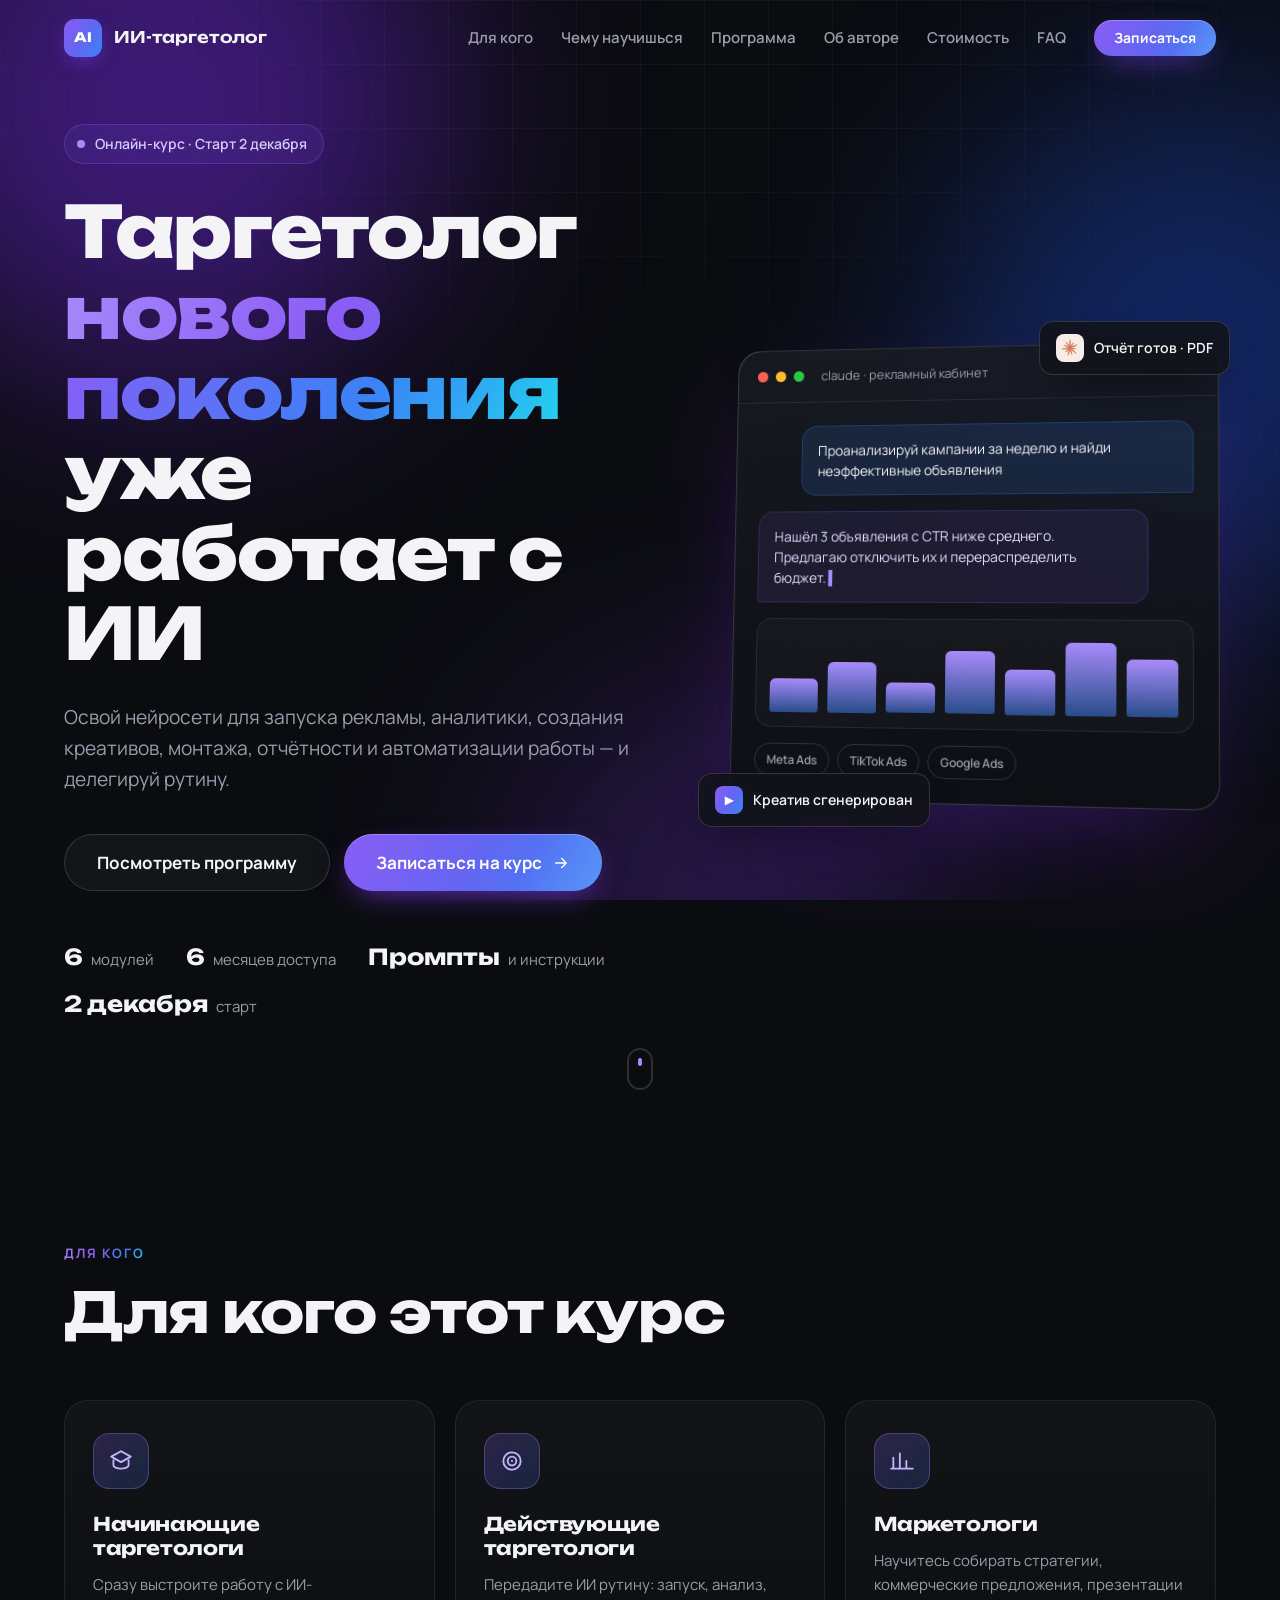
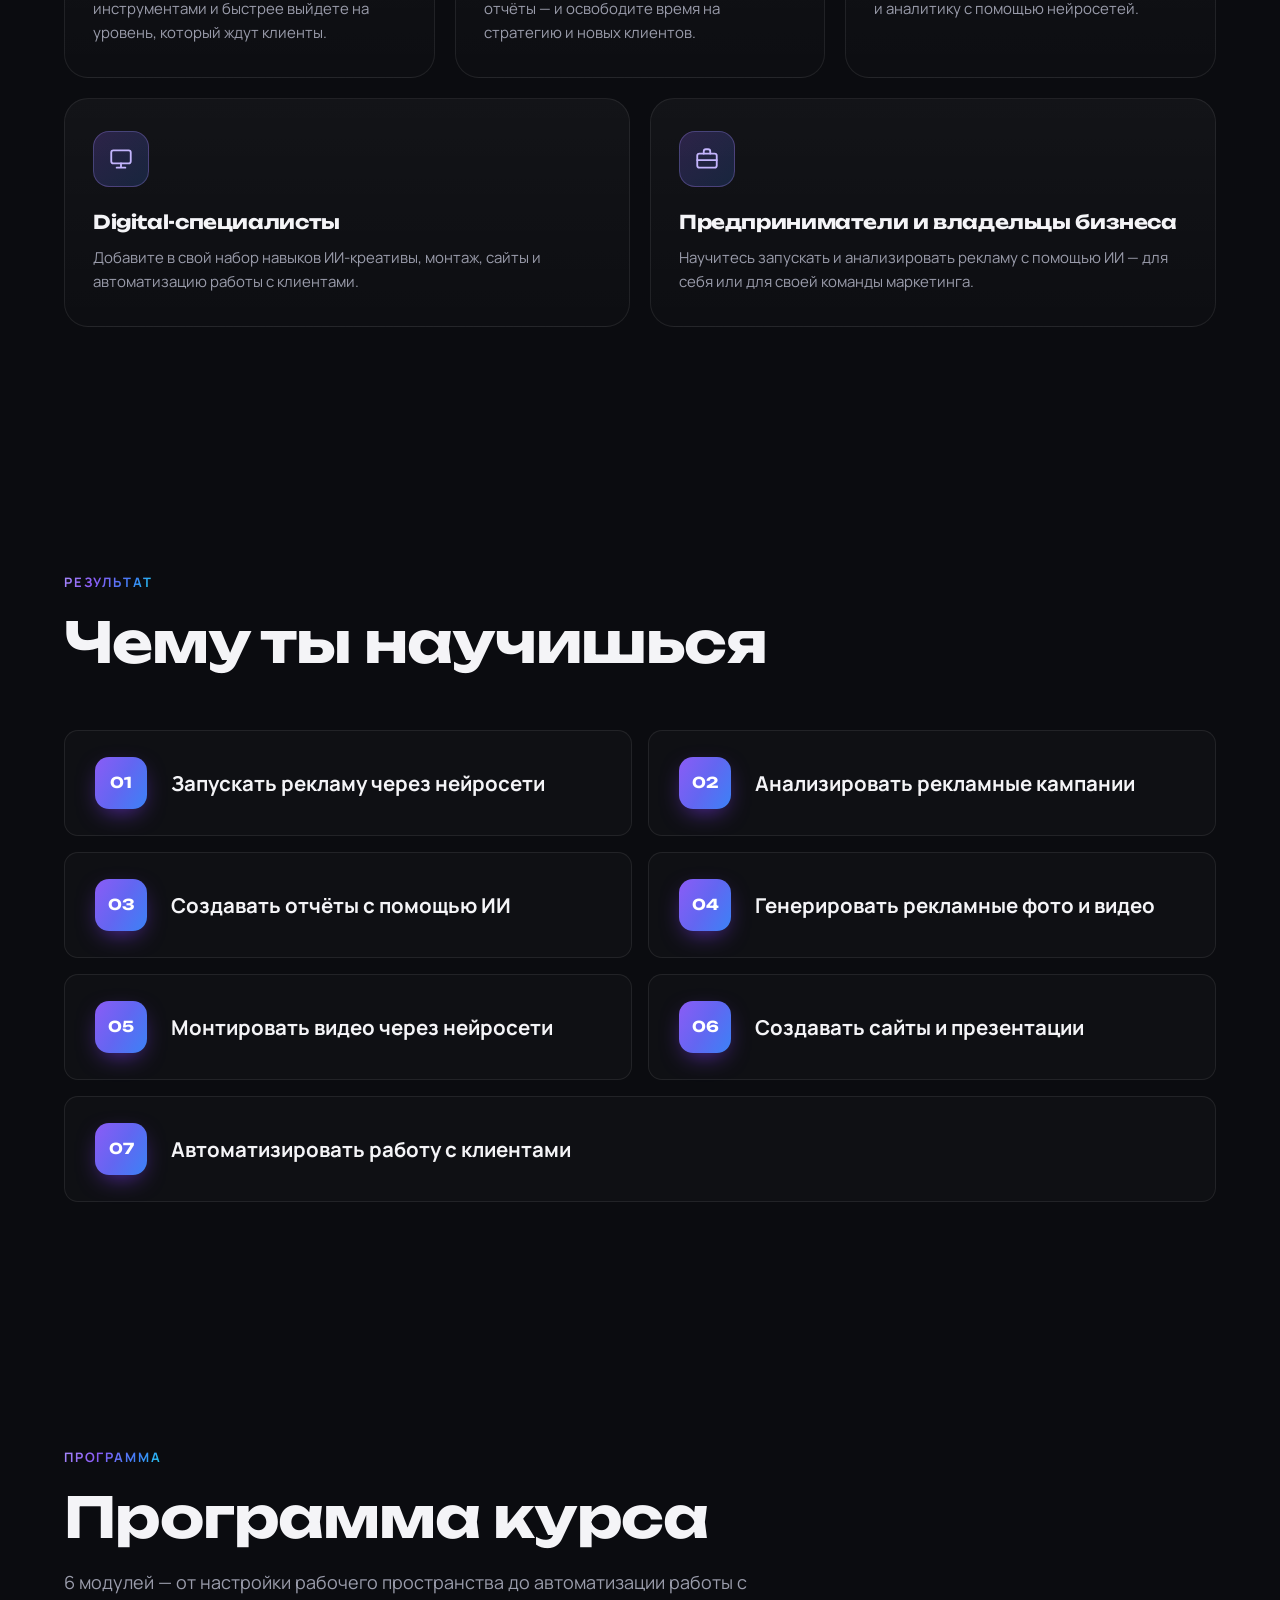
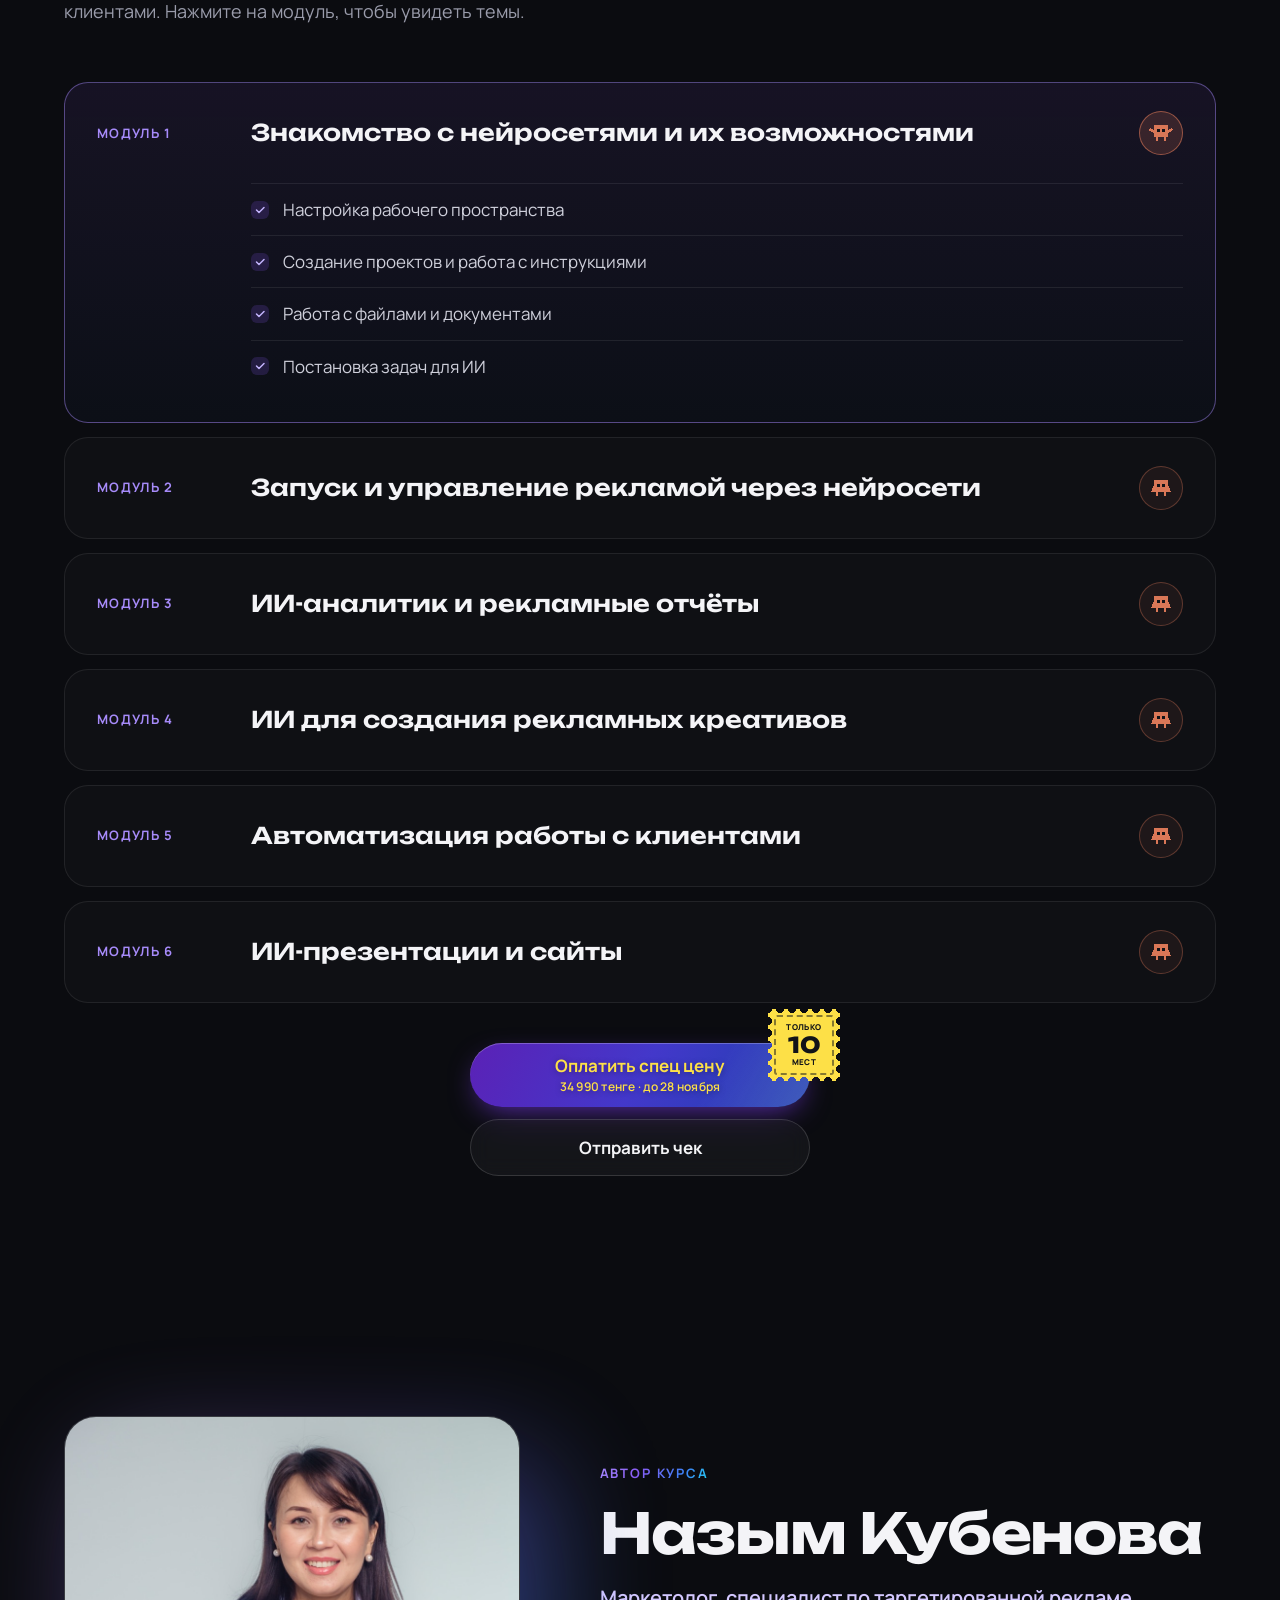
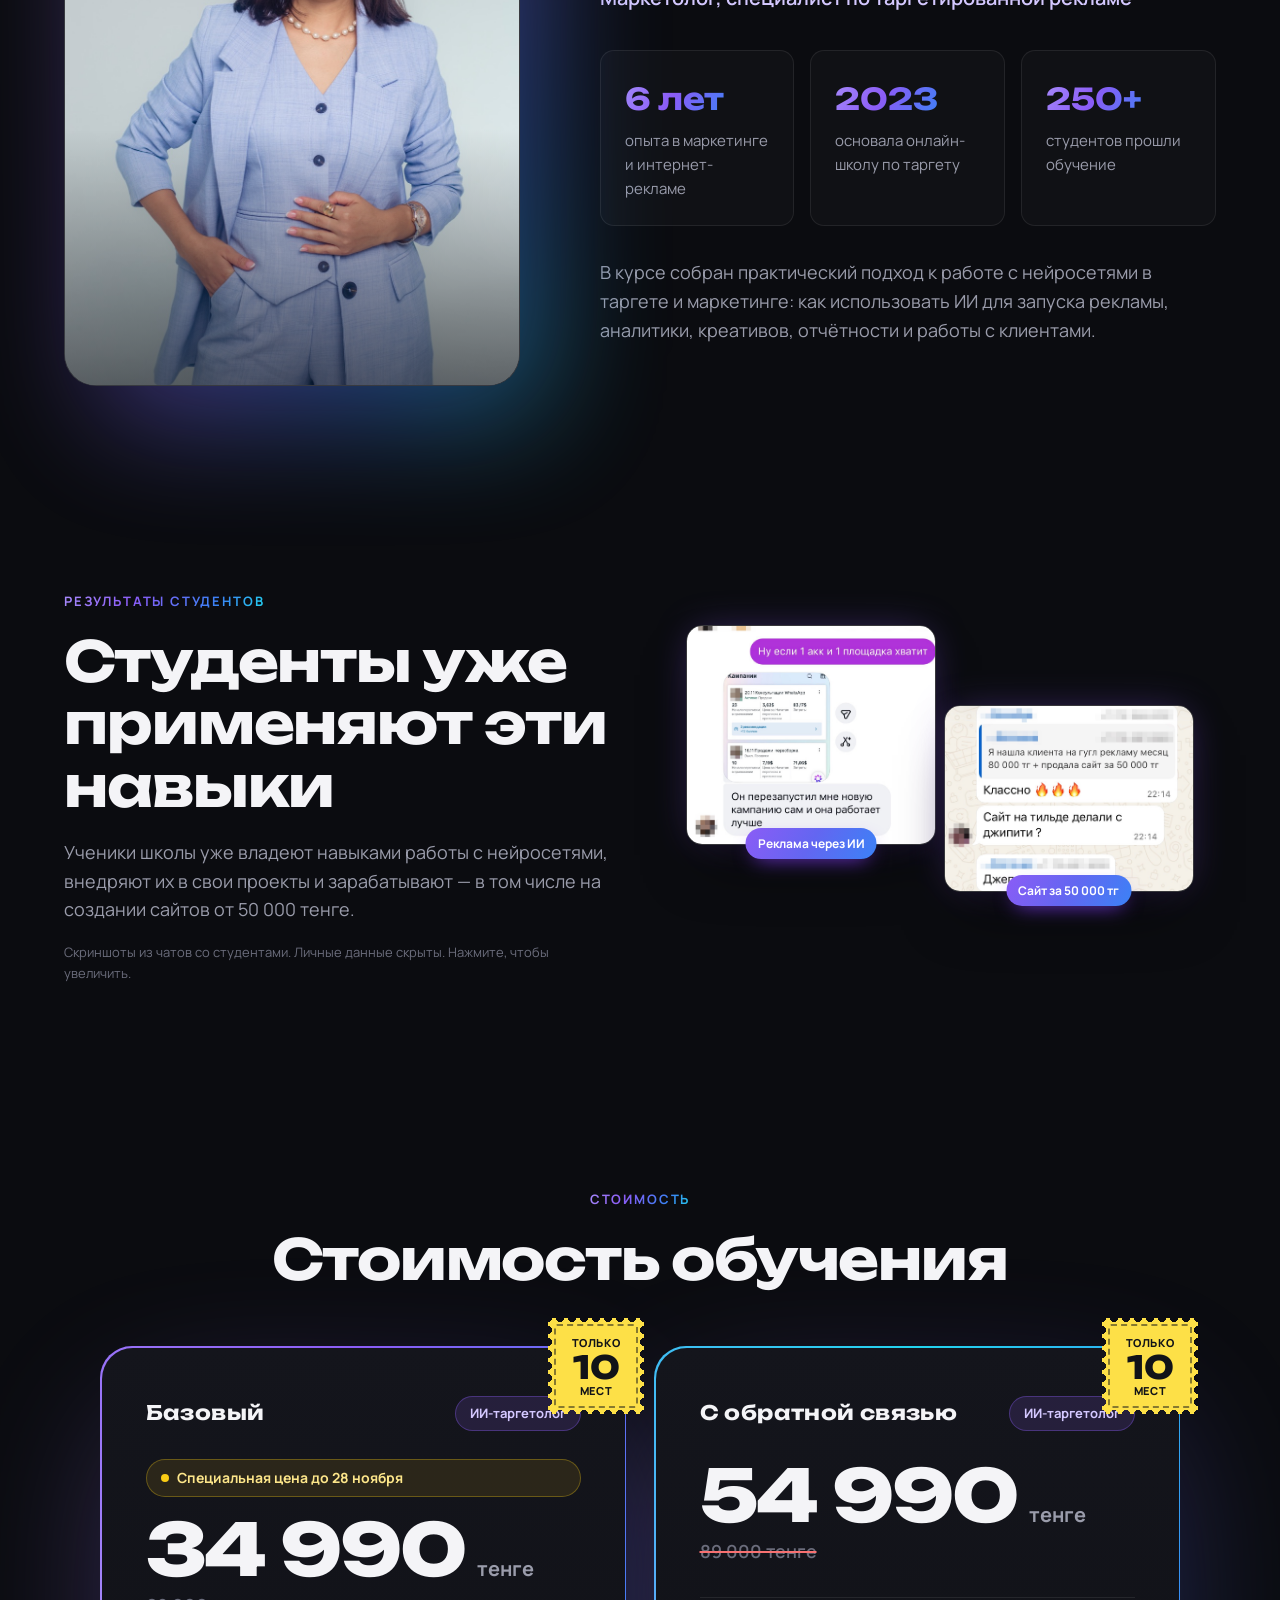
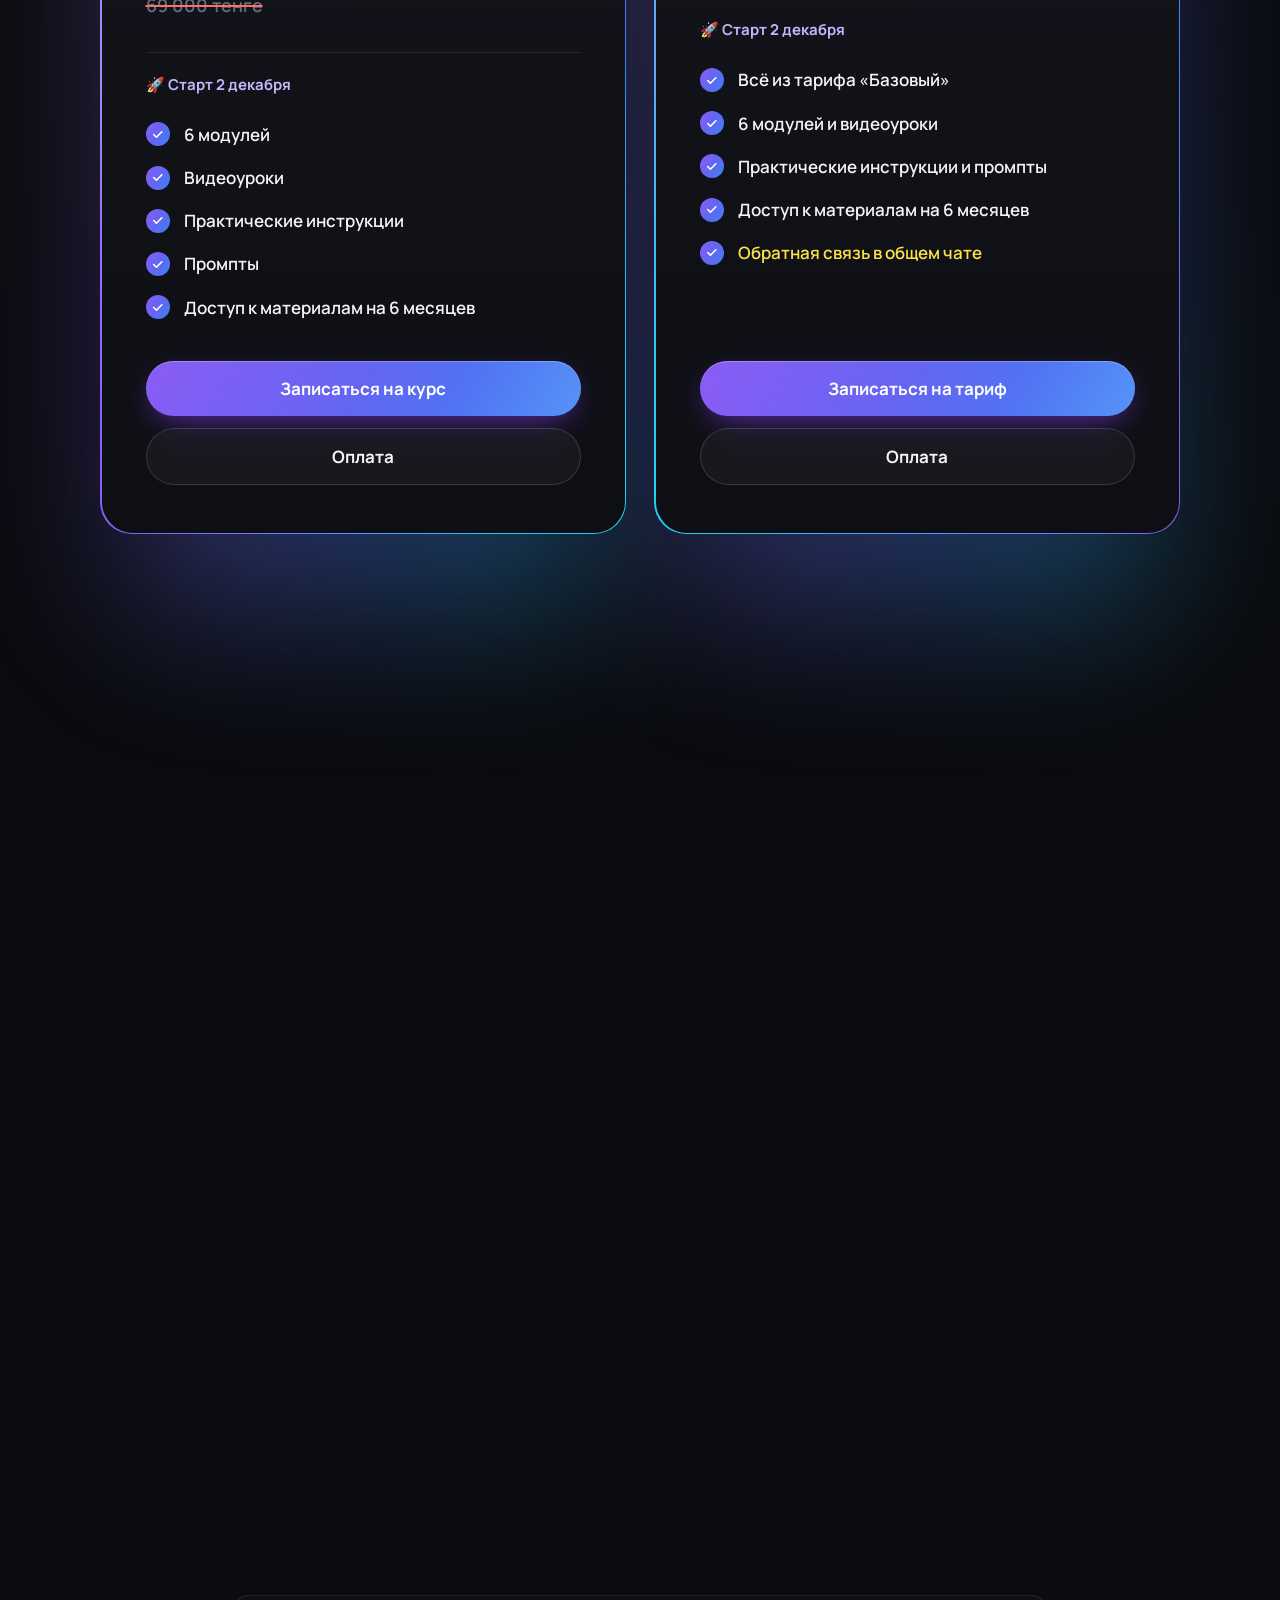
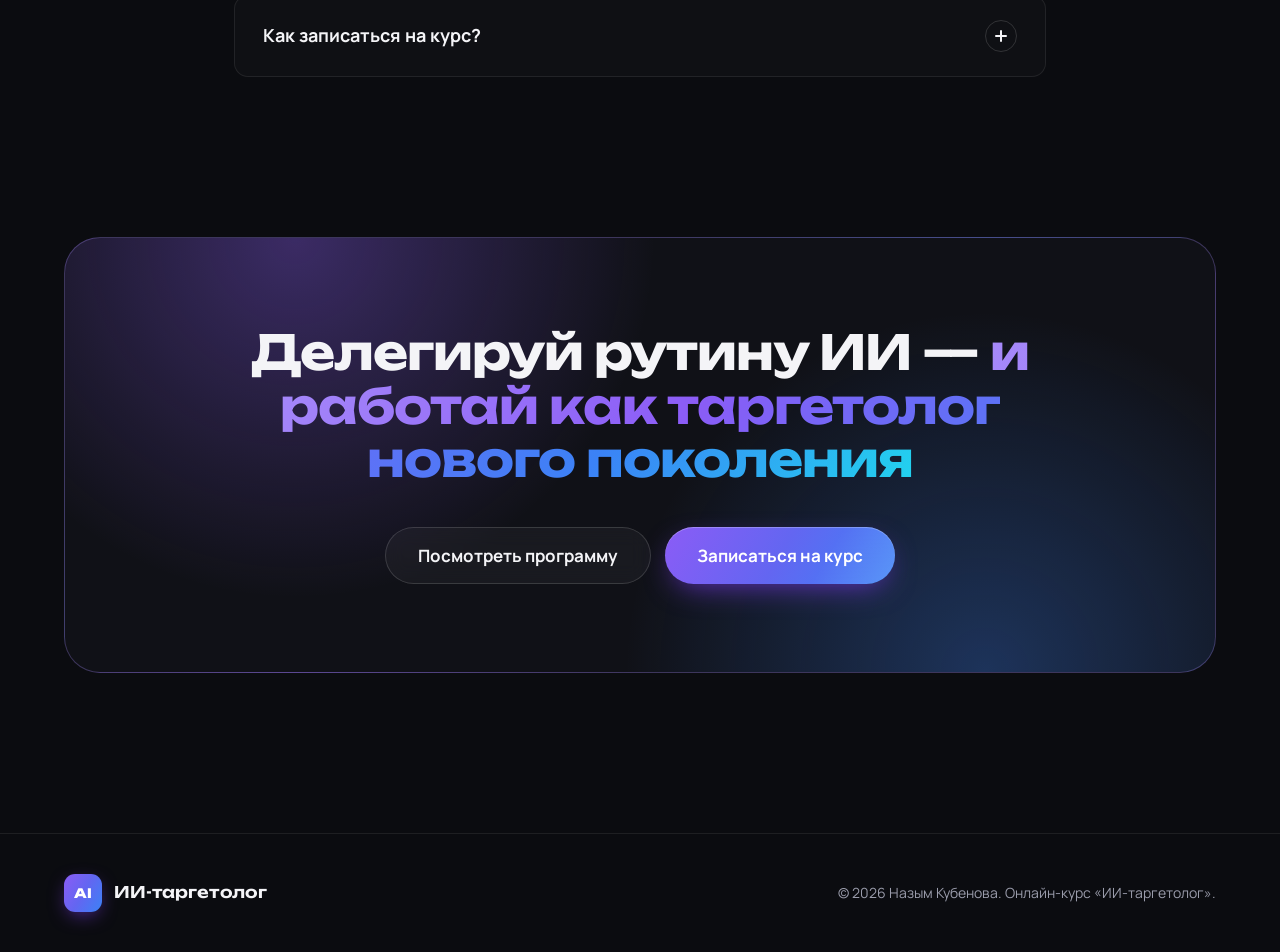
==== commit 8e52977b: "Старт курса 2 декабря Co-Authored-By: Claude Opus 5.5 <noreply@anthropic.com>" ====
--- a/index.html
+++ b/index.html
@@ -34,7 +34,7 @@
   <link rel="preconnect" href="https://fonts.gstatic.com" crossorigin>
   <link href="https://fonts.googleapis.com/css2?family=Manrope:wght@400;500;600;700;800&family=Unbounded:wght@500;600;700;800&display=swap" rel="stylesheet">
 
-  <link rel="stylesheet" href="css/styles.css?v=21">
+  <link rel="stylesheet" href="css/styles.css?v=22">
 
   <!-- Структурированные данные для поисковиков (курс). Цену меняйте и здесь. -->
   <script type="application/ld+json">
@@ -65,7 +65,7 @@
     "hasCourseInstance": {
       "@type": "CourseInstance",
       "courseMode": "online",
-      "startDate": "2026-12-07",
+      "startDate": "2026-12-02",
       "courseWorkload": "P6M"
     }
   }
@@ -113,7 +113,7 @@
         <div class="hero__content">
           <div class="badge reveal">
             <span class="badge__dot"></span>
-            Онлайн-курс · Старт 7 декабря
+            Онлайн-курс · Старт 2 декабря
           </div>
 
           <h1 class="hero__title reveal">
@@ -137,7 +137,7 @@
             <li><strong>6</strong> модулей</li>
             <li><strong>6</strong> месяцев доступа</li>
             <li><strong>Промпты</strong> и инструкции</li>
-            <li><strong>7 декабря</strong> старт</li>
+            <li><strong>2 декабря</strong> старт</li>
           </ul>
         </div>
 
@@ -452,7 +452,7 @@
               <s class="price__old">69 000 тенге</s>
             </div>
 
-            <div class="price__start">🚀 Старт 7 декабря</div>
+            <div class="price__start">🚀 Старт 2 декабря</div>
             <ul class="price__list">
               <li>6 модулей</li>
               <li>Видеоуроки</li>
@@ -483,7 +483,7 @@
               <s class="price__old">89 000 тенге</s>
             </div>
 
-            <div class="price__start">🚀 Старт 7 декабря</div>
+            <div class="price__start">🚀 Старт 2 декабря</div>
             <ul class="price__list">
               <li>Всё из тарифа «Базовый»</li>
               <li>6 модулей и видеоуроки</li>
@@ -514,7 +514,7 @@
         <div class="faq">
           <div class="faq__item reveal">
             <button class="faq__q" aria-expanded="false">Когда старт курса?<span class="faq__icon" aria-hidden="true"></span></button>
-            <div class="faq__a"><p>Старт обучения — 7 декабря.</p></div>
+            <div class="faq__a"><p>Старт обучения — 2 декабря.</p></div>
           </div>
 
           <div class="faq__item reveal">
@@ -622,7 +622,7 @@
     </div>
   </div>
 
-  <script src="js/config.js?v=21"></script>
-  <script src="js/main.js?v=21"></script>
+  <script src="js/config.js?v=22"></script>
+  <script src="js/main.js?v=22"></script>
 </body>
 </html>
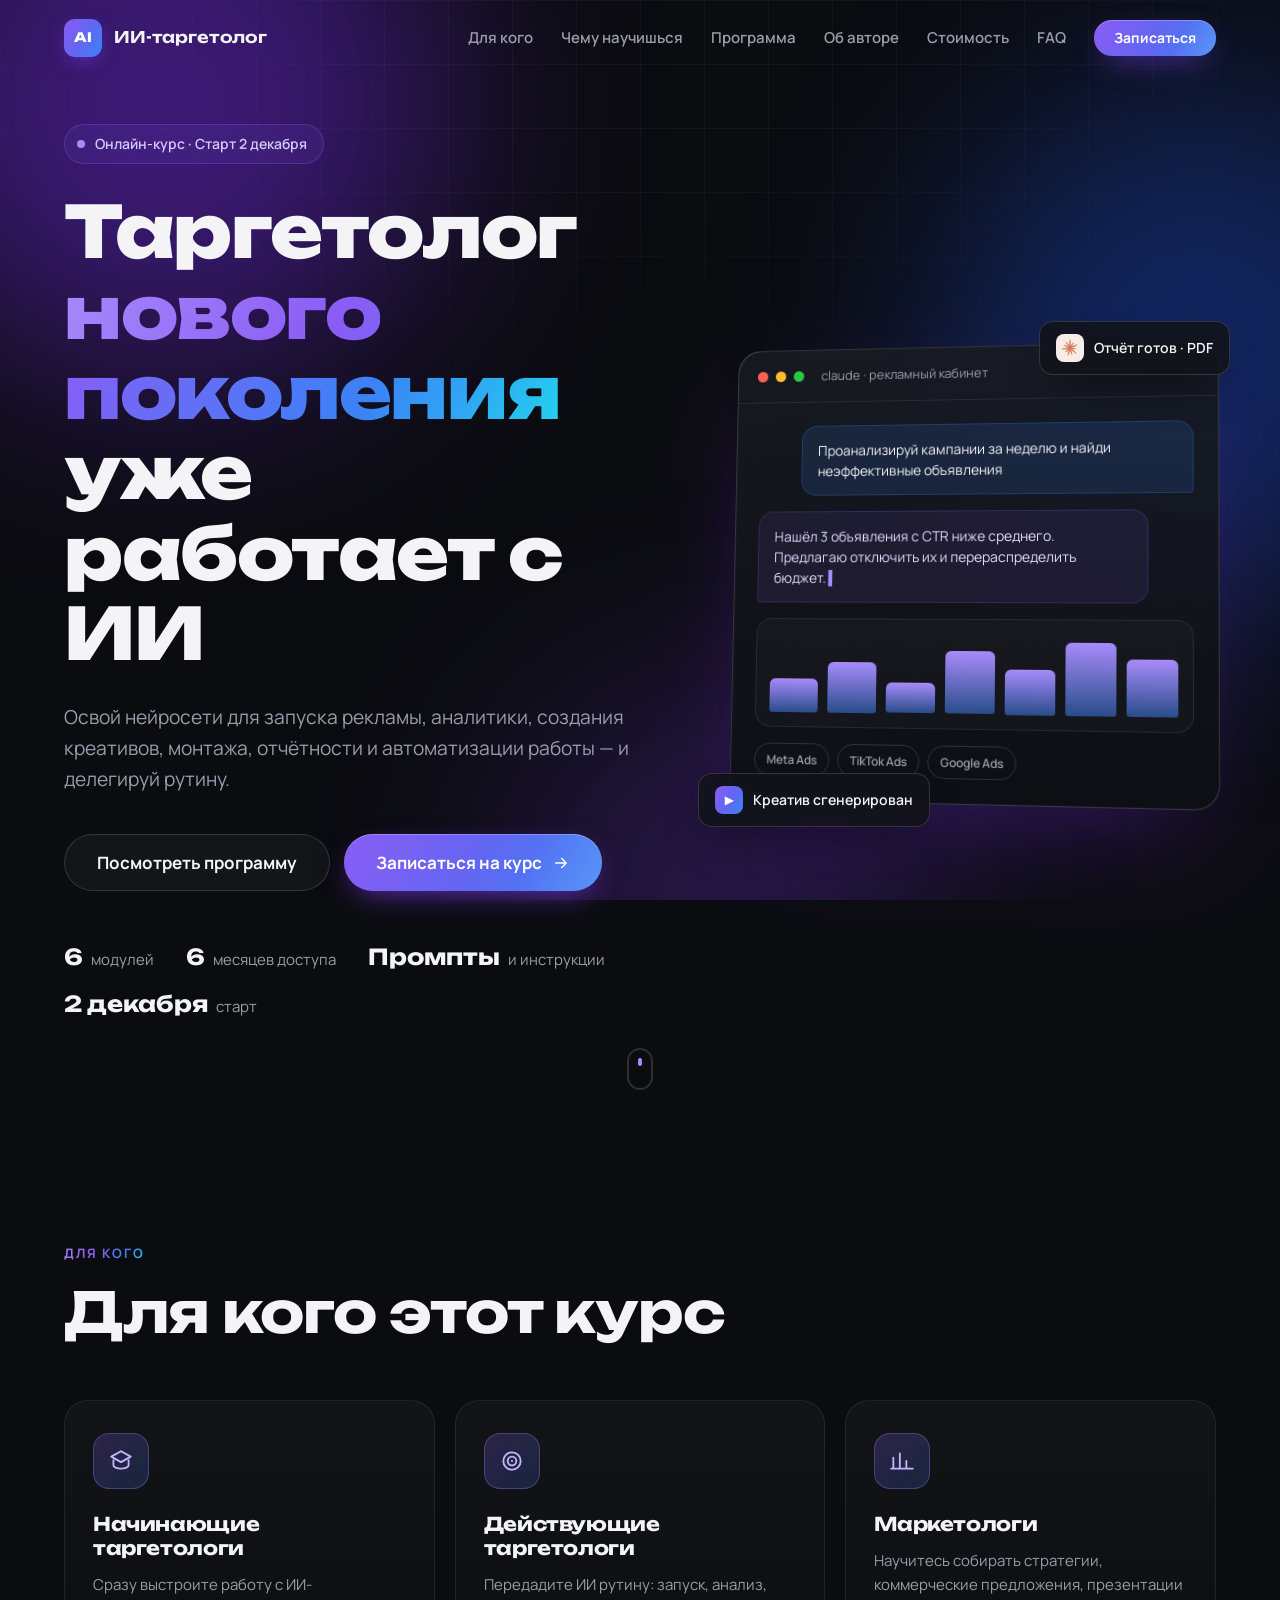
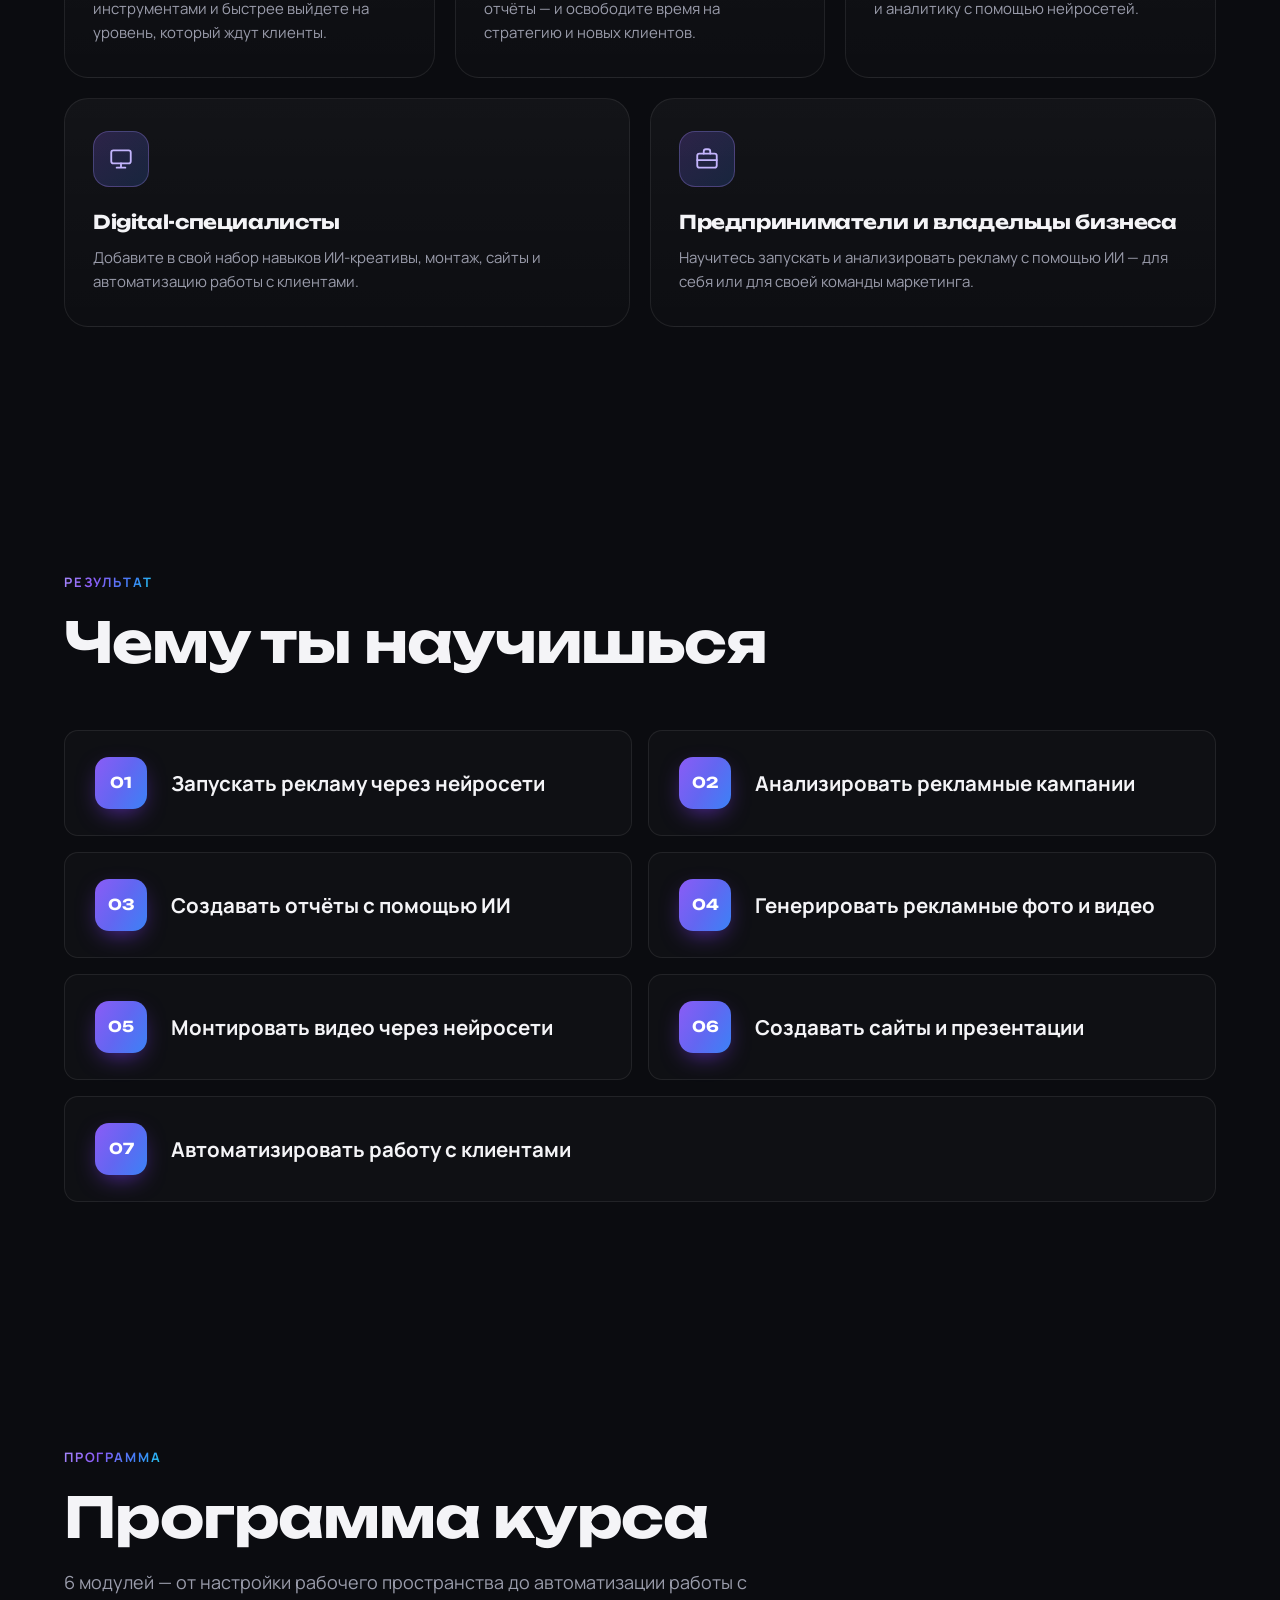
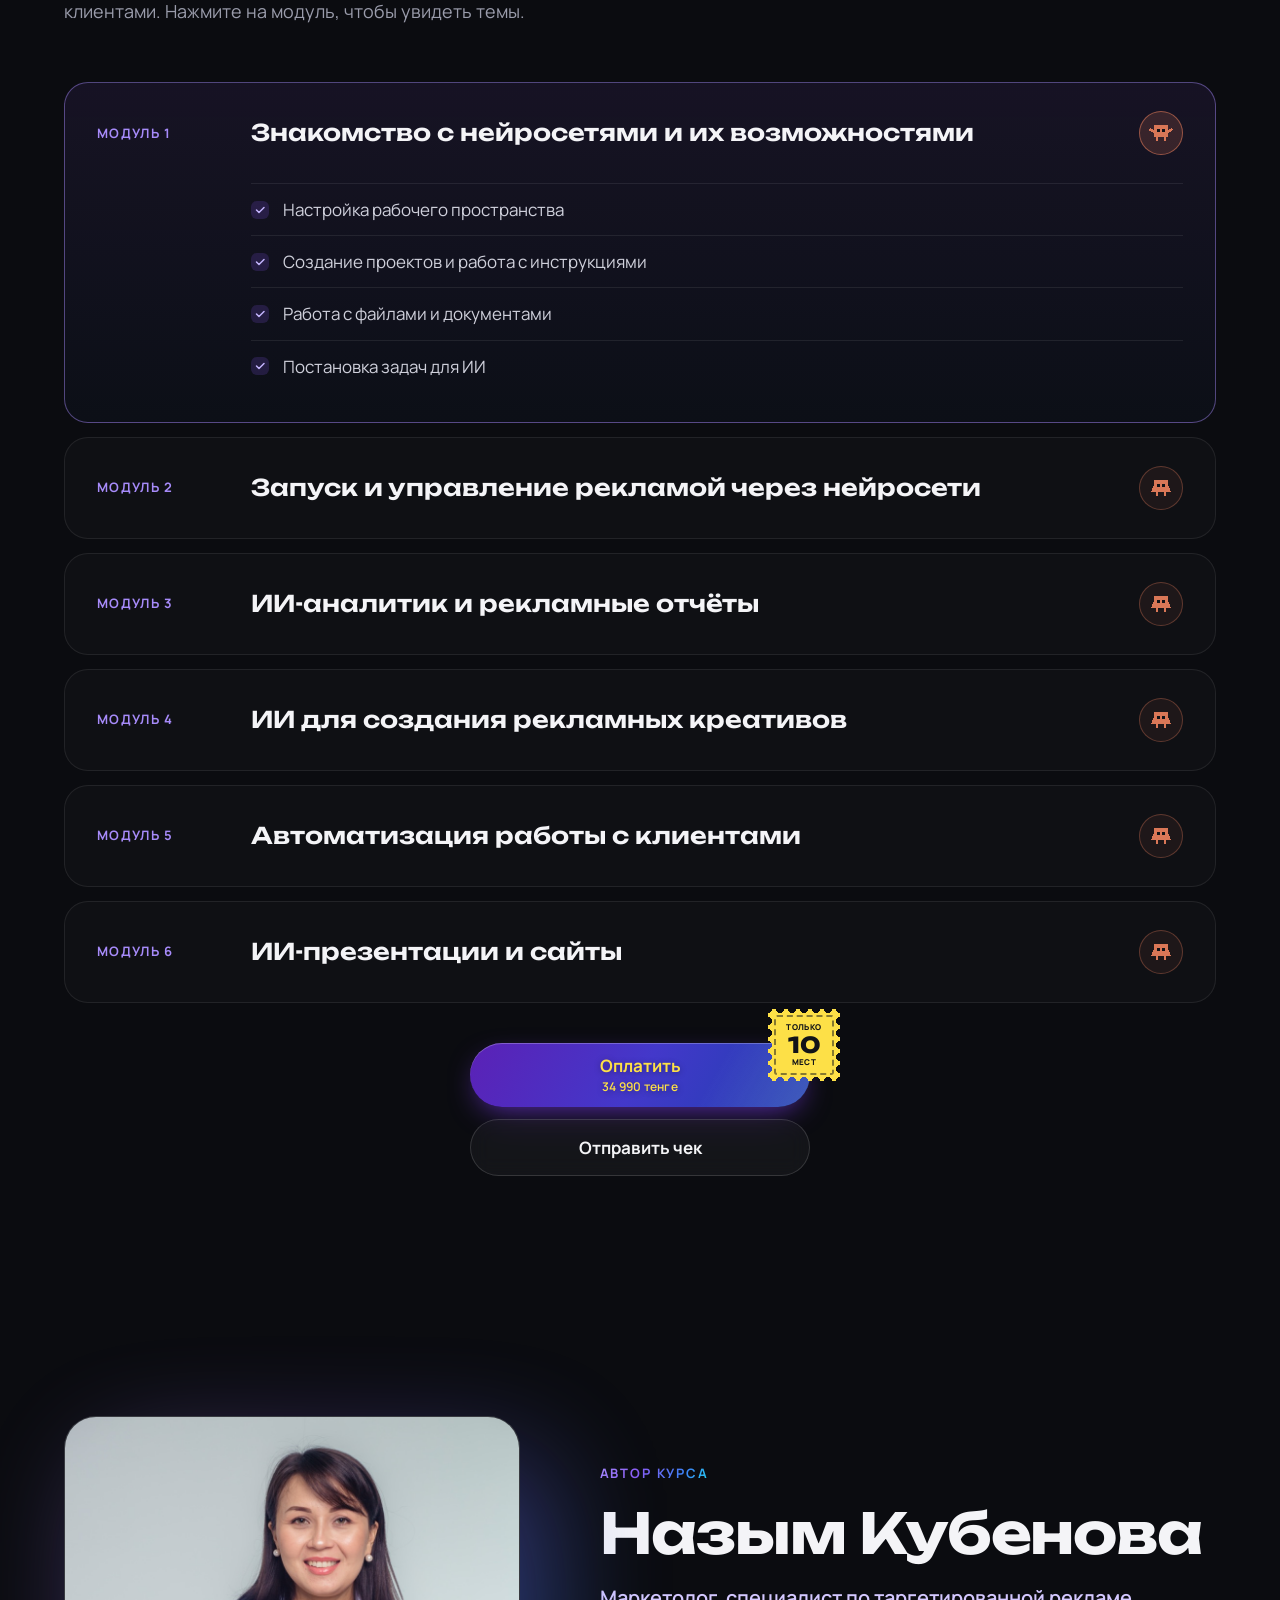
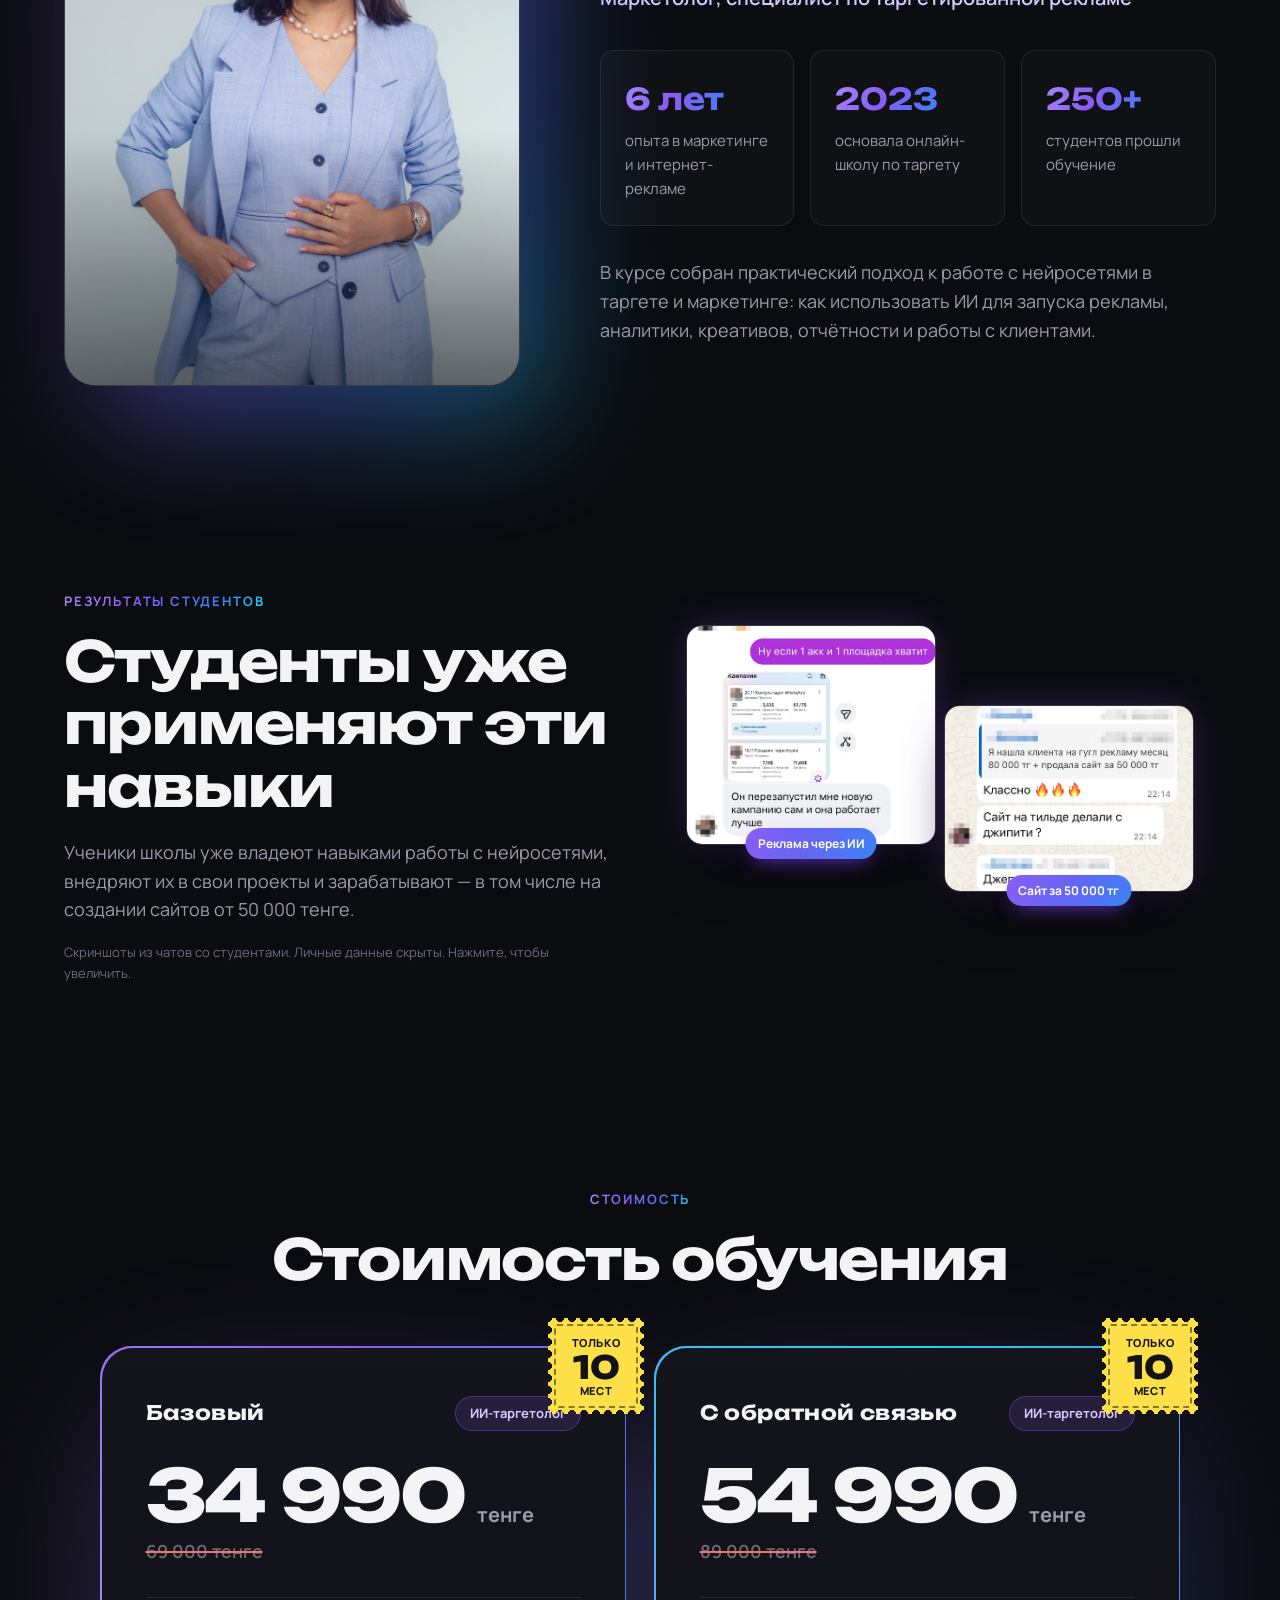
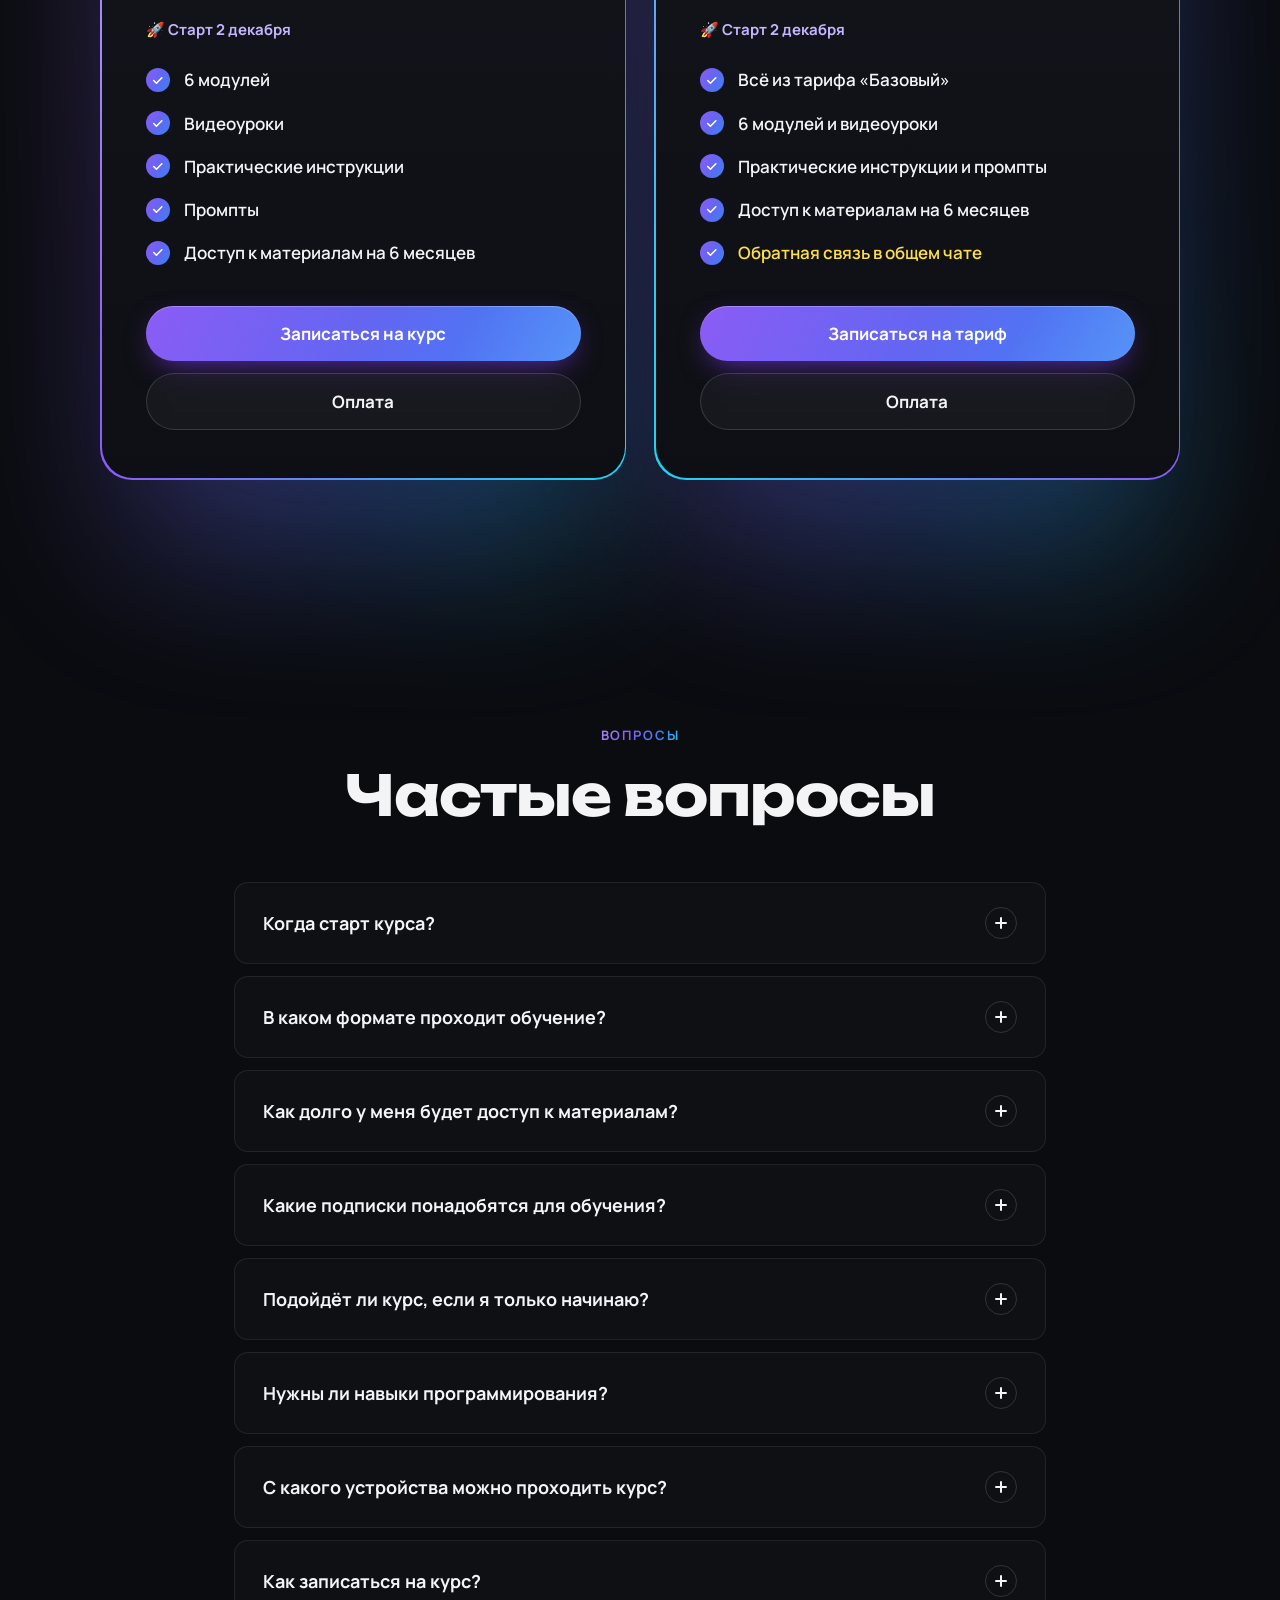
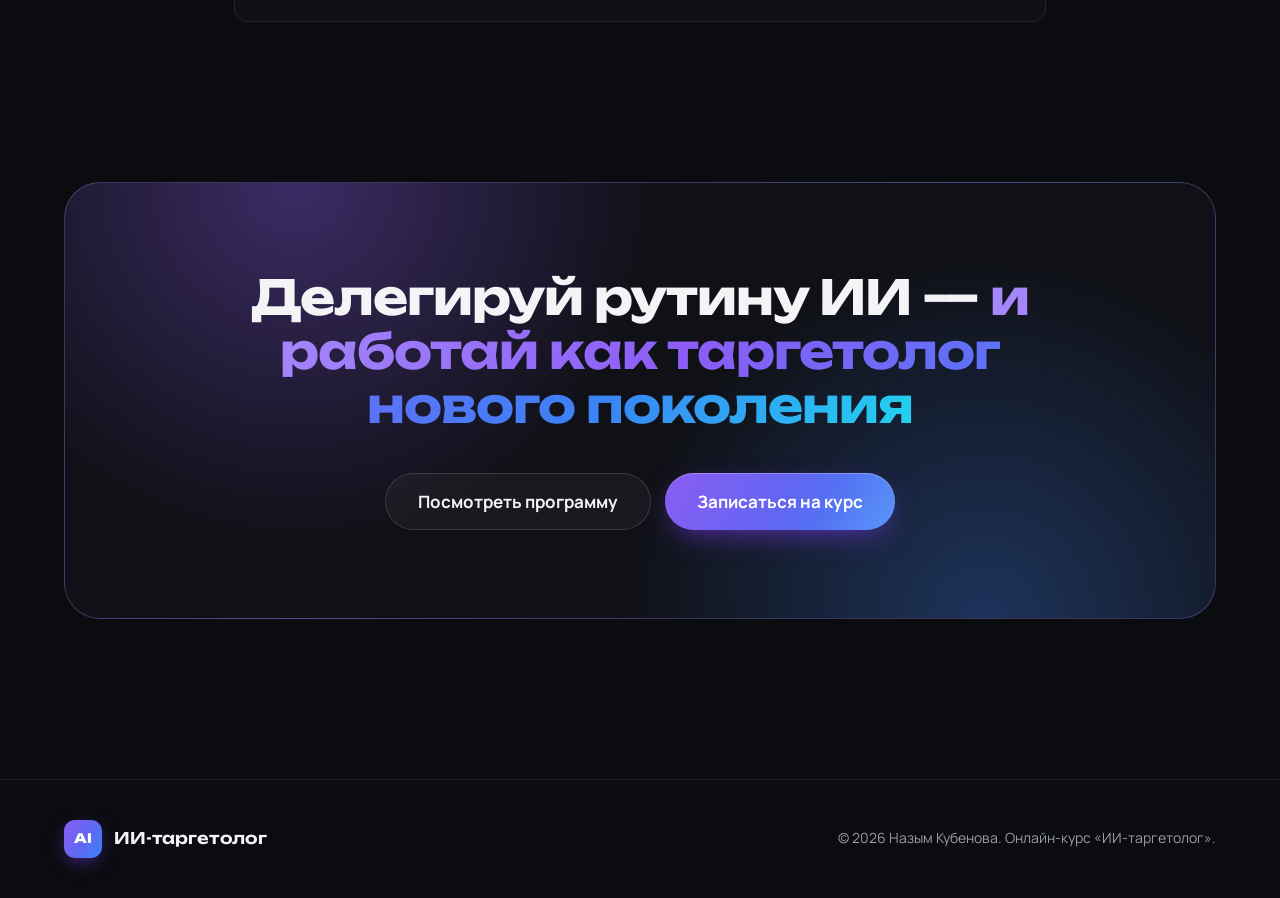
==== commit 92c3c075: "Убрана спец цена до 28 ноября Co-Authored-By: Claude Opus 5.5 <noreply@anthropic.com>" ====
--- a/index.html
+++ b/index.html
@@ -34,7 +34,7 @@
   <link rel="preconnect" href="https://fonts.gstatic.com" crossorigin>
   <link href="https://fonts.googleapis.com/css2?family=Manrope:wght@400;500;600;700;800&family=Unbounded:wght@500;600;700;800&display=swap" rel="stylesheet">
 
-  <link rel="stylesheet" href="css/styles.css?v=22">
+  <link rel="stylesheet" href="css/styles.css?v=23">
 
   <!-- Структурированные данные для поисковиков (курс). Цену меняйте и здесь. -->
   <script type="application/ld+json">
@@ -50,7 +50,6 @@
         "@type": "Offer",
         "name": "Базовый",
         "price": "34990",
-        "priceValidUntil": "2026-11-28",
         "priceCurrency": "KZT",
         "category": "Paid"
       },
@@ -362,7 +361,7 @@
 
         <!-- Кнопки под программой: «Оплатить» (Kaspi) и «Отправить чек» (WhatsApp) -->
         <div class="program__cta reveal">
-          <a href="https://pay.kaspi.kz/pay/xpdiifes" target="_blank" rel="noopener" class="btn btn--primary btn--lg btn--pulse btn--stack"><span class="seats-stamp seats-stamp--btn" aria-label="Только 10 мест"><span class="seats-stamp__in"><small>Только</small><b>10</b><small>мест</small></span></span><span class="btn__main">Оплатить спец цену</span><span class="btn__sub">34 990 тенге · до 28 ноября</span></a>
+          <a href="https://pay.kaspi.kz/pay/xpdiifes" target="_blank" rel="noopener" class="btn btn--primary btn--lg btn--pulse btn--stack"><span class="seats-stamp seats-stamp--btn" aria-label="Только 10 мест"><span class="seats-stamp__in"><small>Только</small><b>10</b><small>мест</small></span></span><span class="btn__main">Оплатить</span><span class="btn__sub">34 990 тенге</span></a>
           <a href="https://wa.me/77764273678?text=%D0%97%D0%B4%D1%80%D0%B0%D0%B2%D1%81%D1%82%D0%B2%D1%83%D0%B9%D1%82%D0%B5%21%20%D0%9E%D1%82%D0%BF%D1%80%D0%B0%D0%B2%D0%BB%D1%8F%D1%8E%20%D1%87%D0%B5%D0%BA%20%D0%BE%D0%B1%20%D0%BE%D0%BF%D0%BB%D0%B0%D1%82%D0%B5%20%D0%BA%D1%83%D1%80%D1%81%D0%B0%20%C2%AB%D0%98%D0%98-%D1%82%D0%B0%D1%80%D0%B3%D0%B5%D1%82%D0%BE%D0%BB%D0%BE%D0%B3%C2%BB." target="_blank" rel="noopener" class="btn btn--ghost btn--lg">Отправить чек</a>
         </div>
       </div>
@@ -445,7 +444,6 @@
               <span class="price__label">ИИ-таргетолог</span>
             </div>
 
-            <div class="price__promo">Специальная цена до 28 ноября</div>
             <div class="price__value">
               <span class="price__amount">34 990</span>
               <span class="price__currency">тенге</span>
@@ -622,7 +620,7 @@
     </div>
   </div>
 
-  <script src="js/config.js?v=22"></script>
-  <script src="js/main.js?v=22"></script>
+  <script src="js/config.js?v=23"></script>
+  <script src="js/main.js?v=23"></script>
 </body>
 </html>
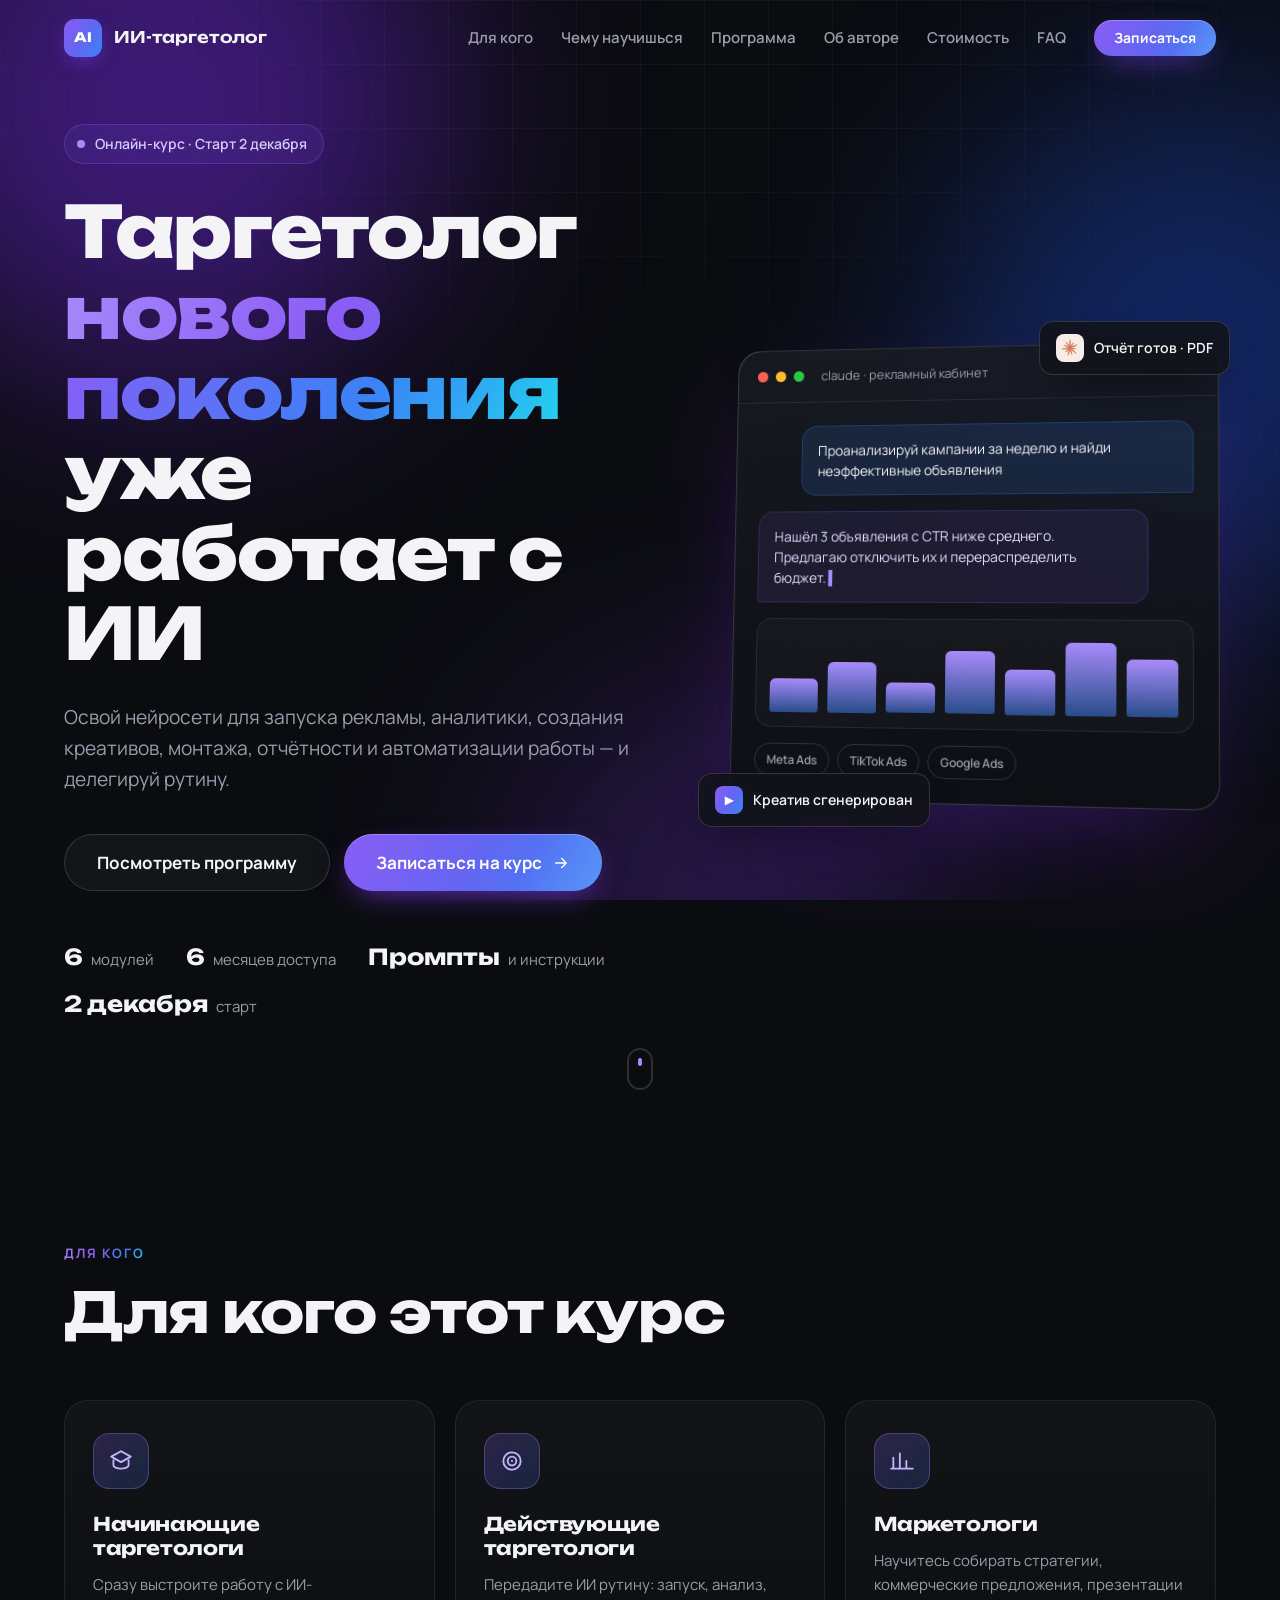
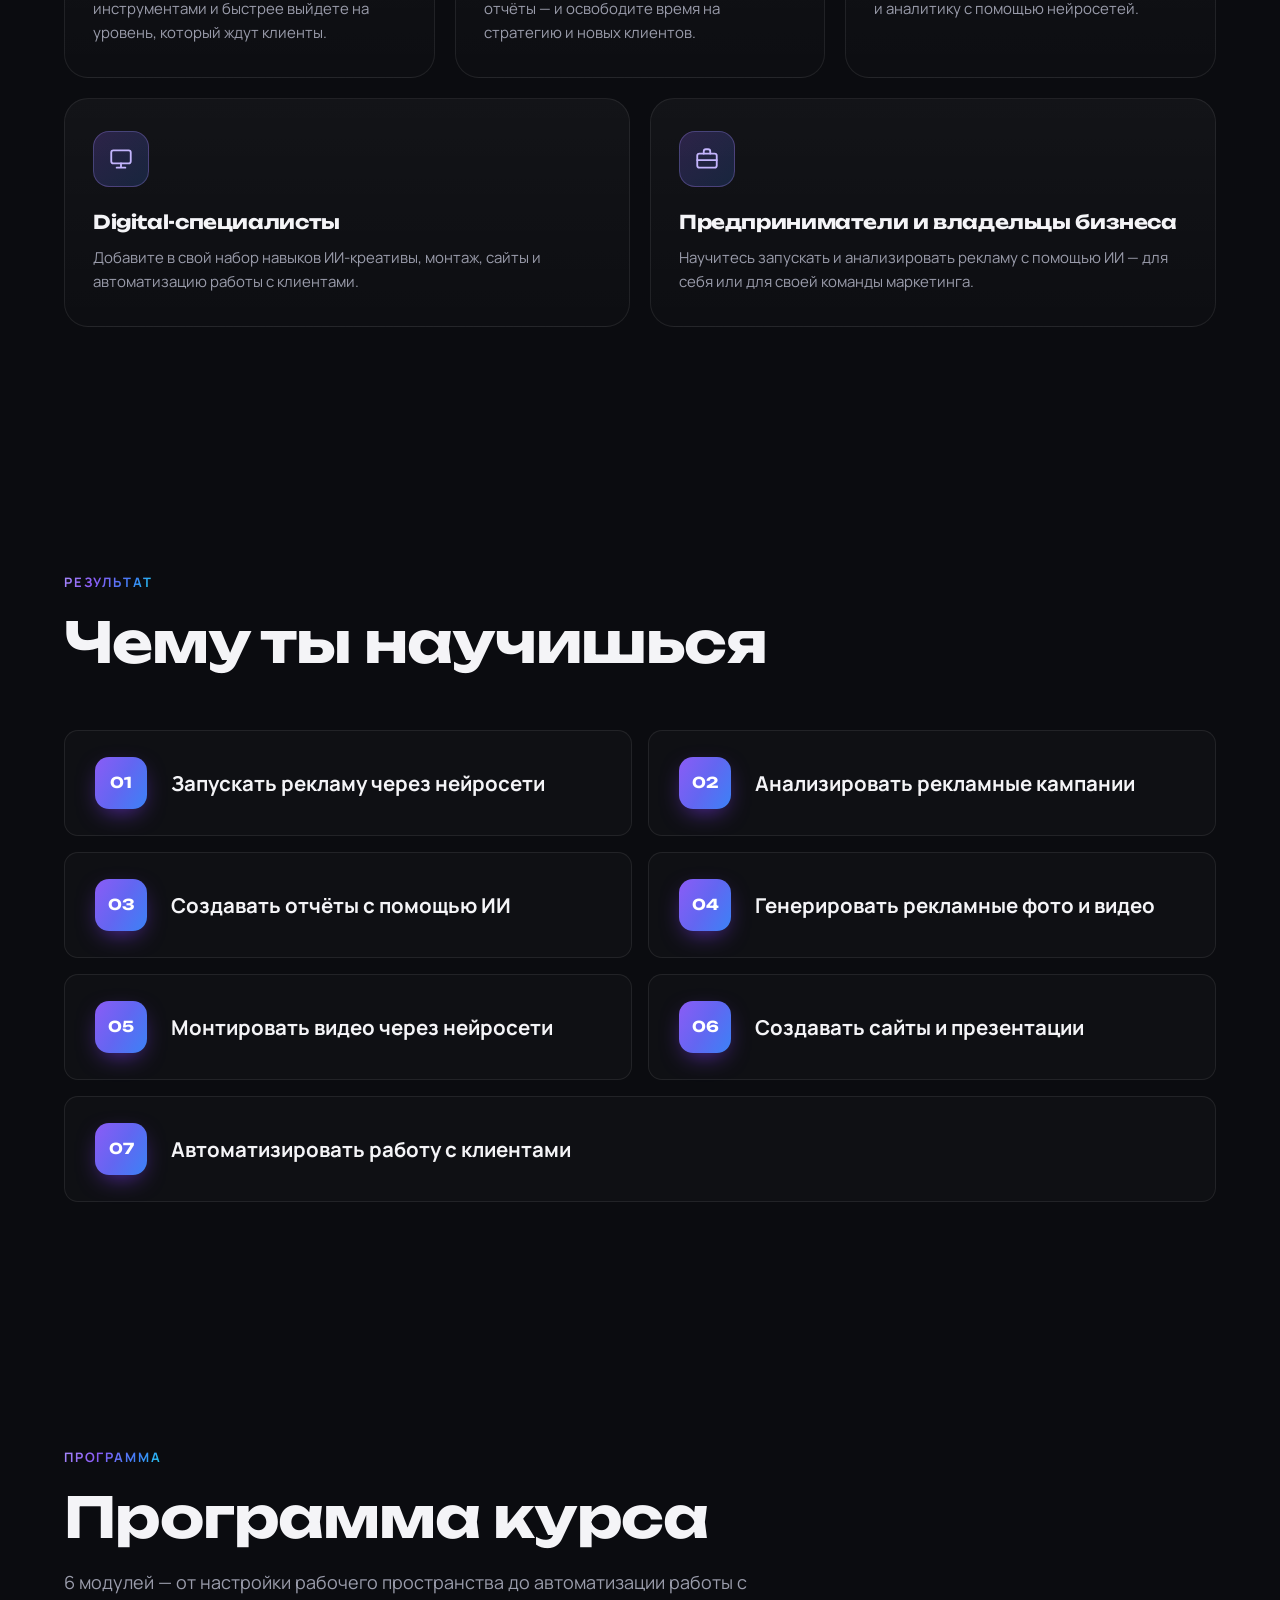
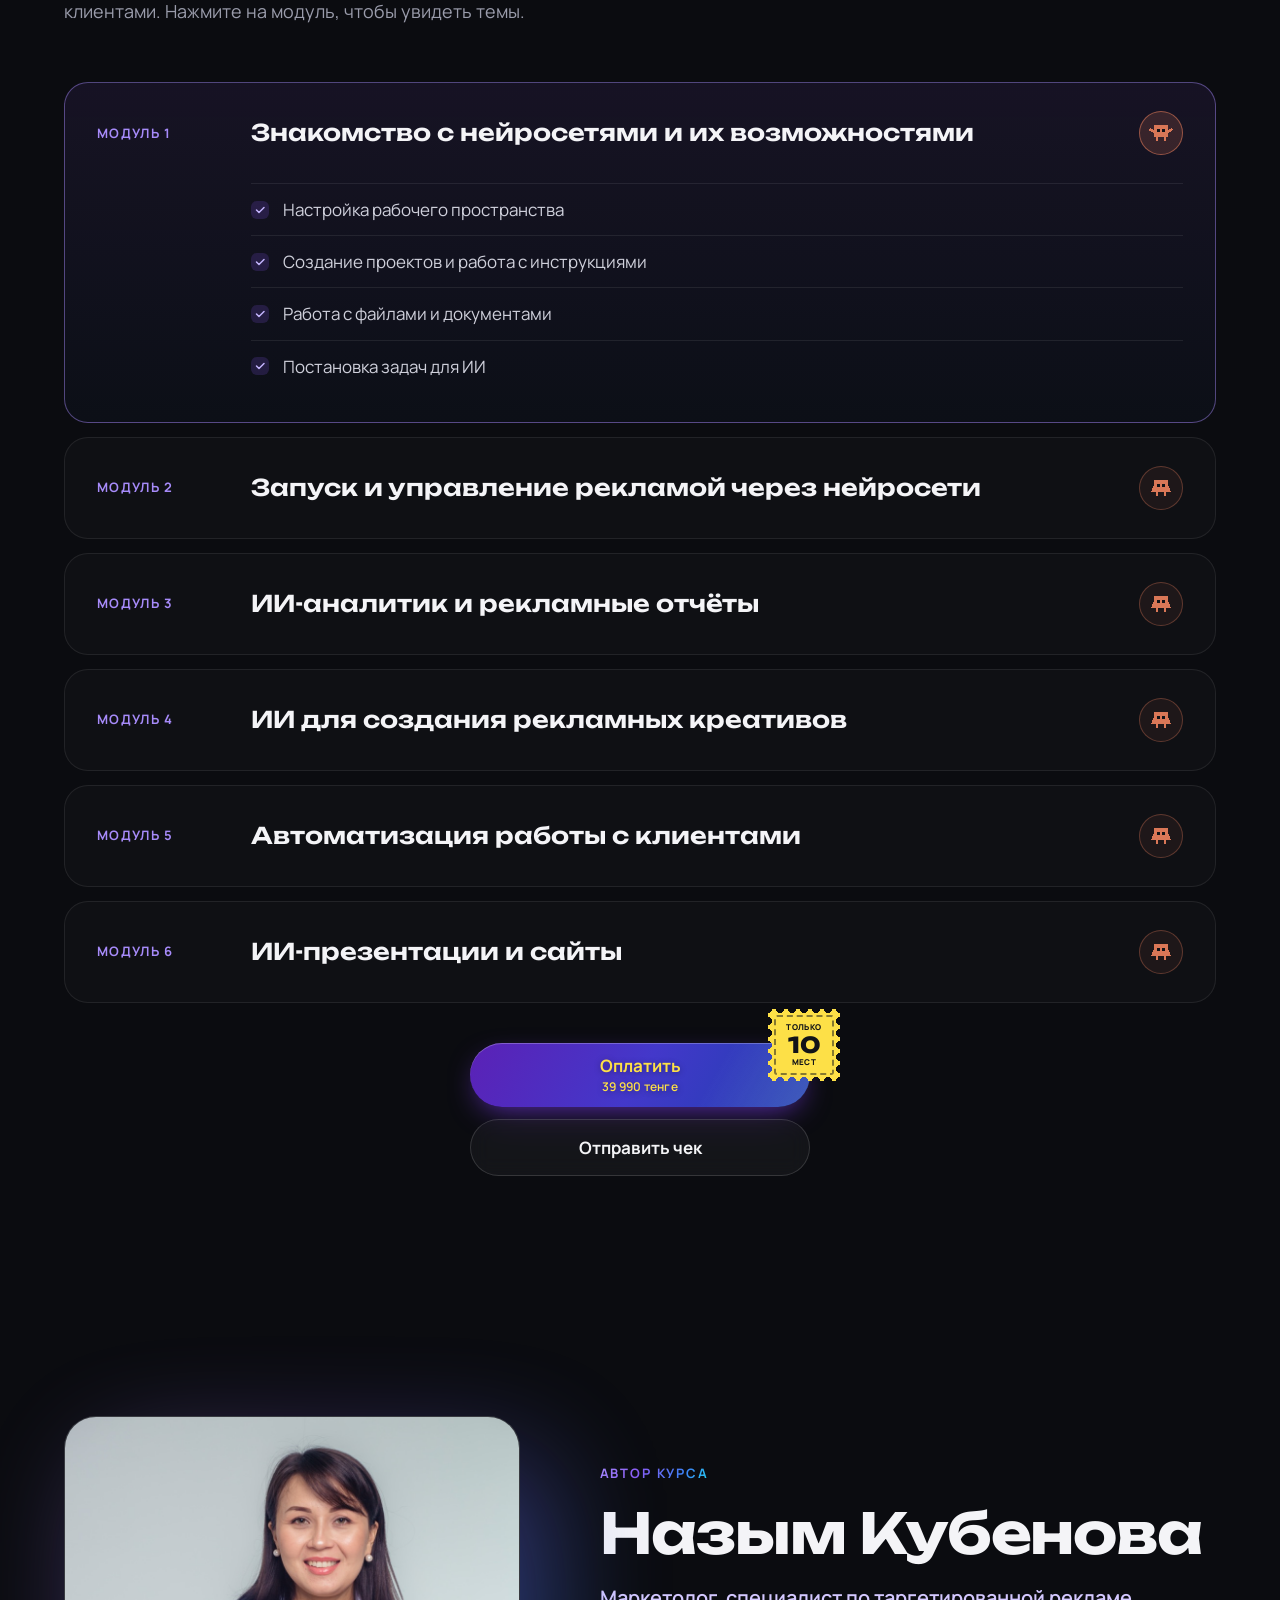
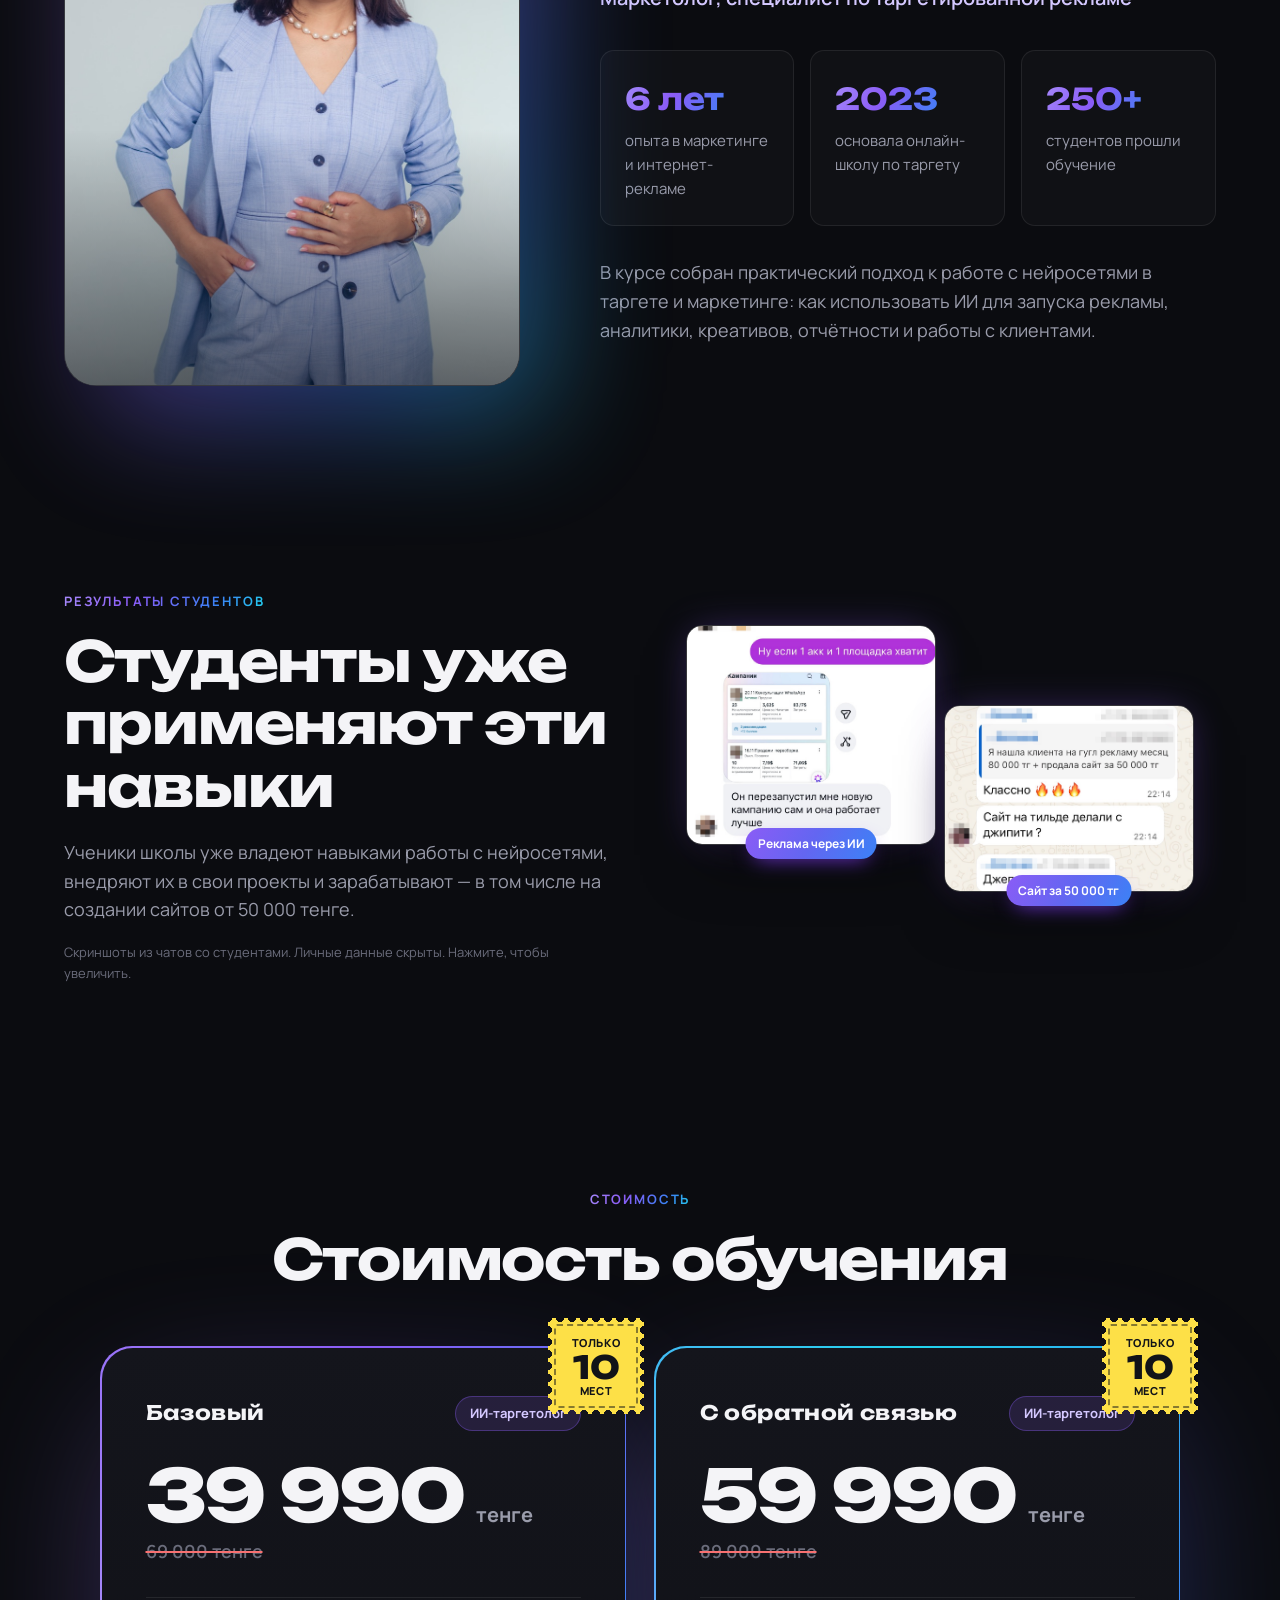
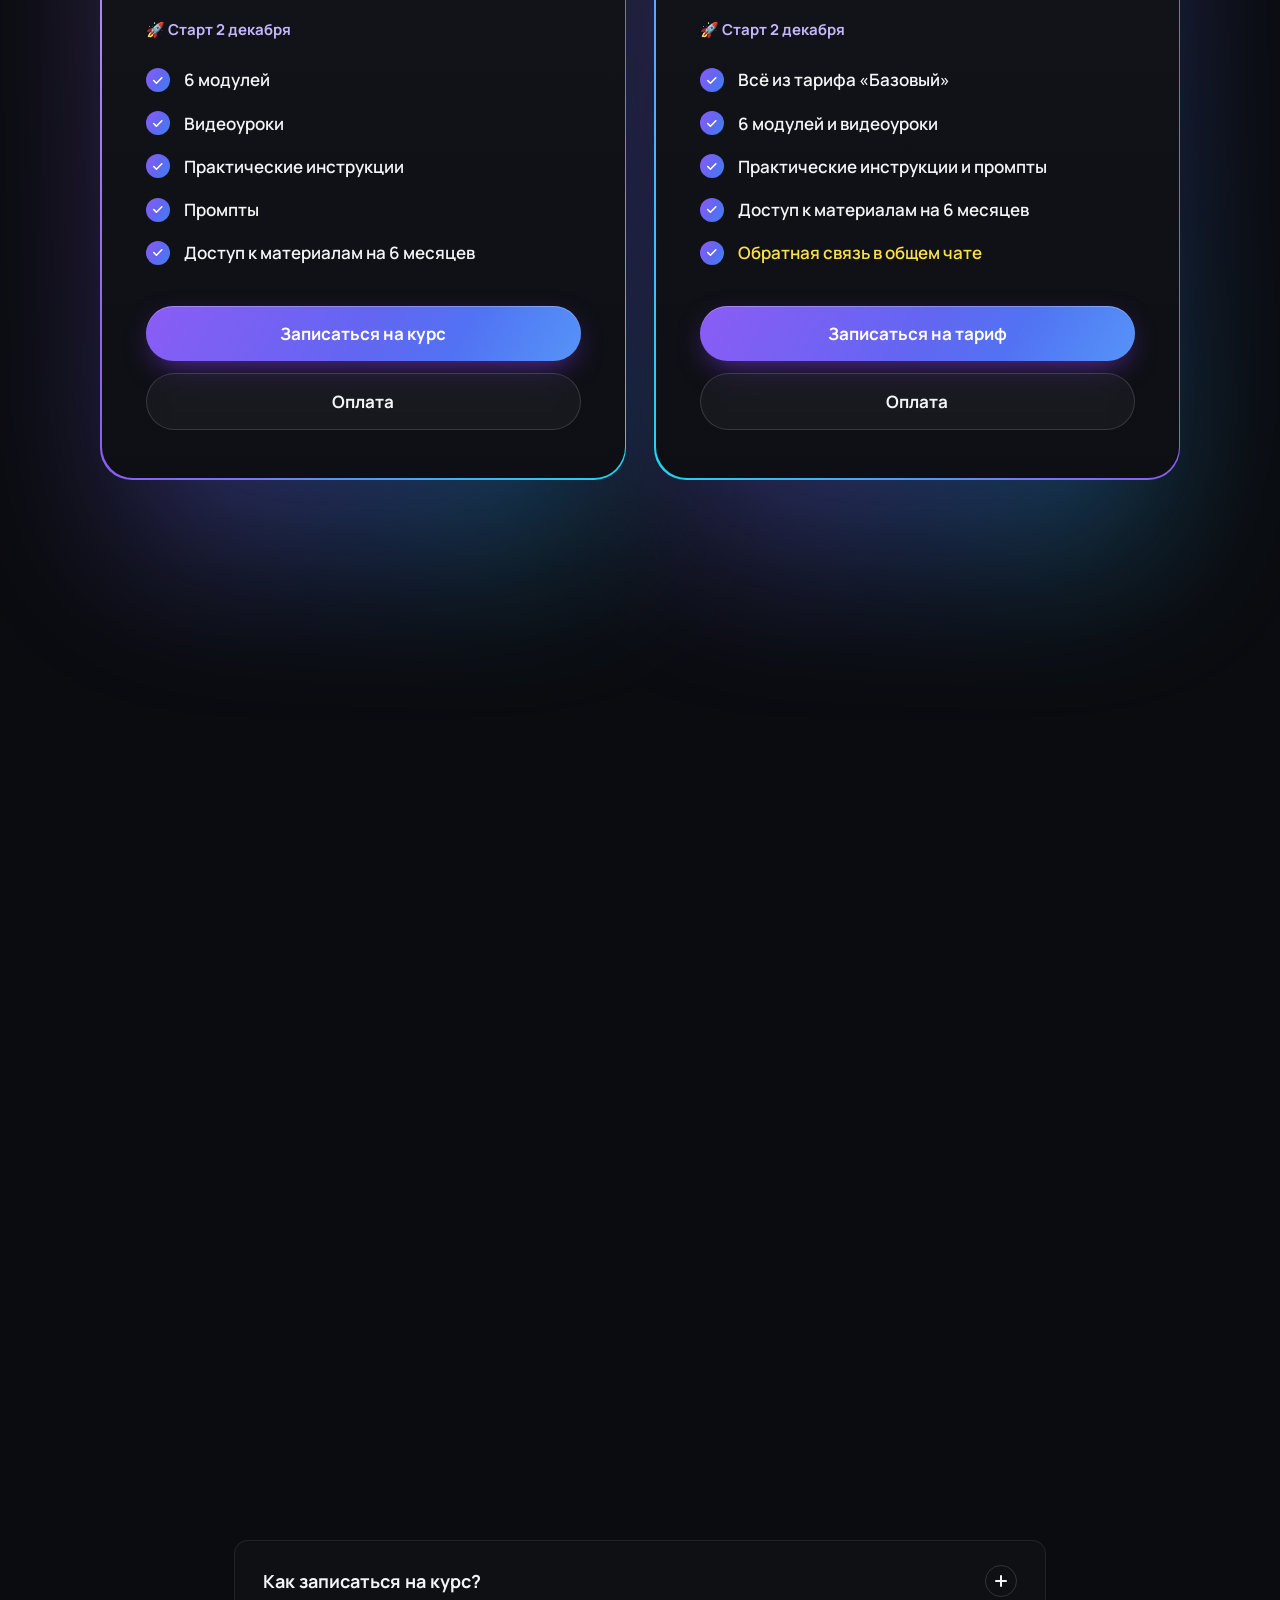
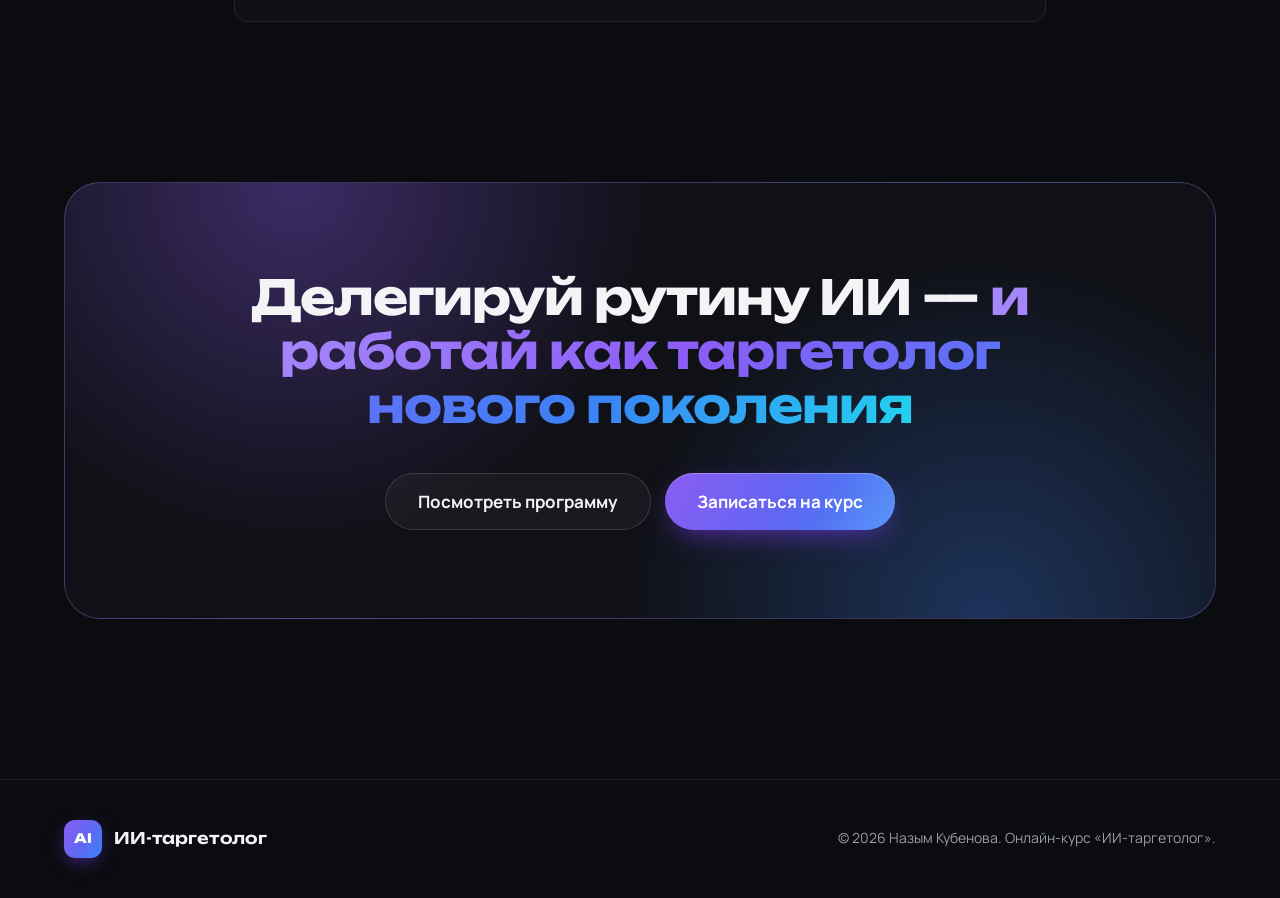
==== commit b170de1e: "Новые цены: 39 990 и 59 990 тенге Co-Authored-By: Claude Opus 5.5 <noreply@anthropic.com>" ====
--- a/index.html
+++ b/index.html
@@ -34,7 +34,7 @@
   <link rel="preconnect" href="https://fonts.gstatic.com" crossorigin>
   <link href="https://fonts.googleapis.com/css2?family=Manrope:wght@400;500;600;700;800&family=Unbounded:wght@500;600;700;800&display=swap" rel="stylesheet">
 
-  <link rel="stylesheet" href="css/styles.css?v=23">
+  <link rel="stylesheet" href="css/styles.css?v=24">
 
   <!-- Структурированные данные для поисковиков (курс). Цену меняйте и здесь. -->
   <script type="application/ld+json">
@@ -49,14 +49,14 @@
       {
         "@type": "Offer",
         "name": "Базовый",
-        "price": "34990",
+        "price": "39990",
         "priceCurrency": "KZT",
         "category": "Paid"
       },
       {
         "@type": "Offer",
         "name": "С обратной связью",
-        "price": "54990",
+        "price": "59990",
         "priceCurrency": "KZT",
         "category": "Paid"
       }
@@ -361,7 +361,7 @@
 
         <!-- Кнопки под программой: «Оплатить» (Kaspi) и «Отправить чек» (WhatsApp) -->
         <div class="program__cta reveal">
-          <a href="https://pay.kaspi.kz/pay/xpdiifes" target="_blank" rel="noopener" class="btn btn--primary btn--lg btn--pulse btn--stack"><span class="seats-stamp seats-stamp--btn" aria-label="Только 10 мест"><span class="seats-stamp__in"><small>Только</small><b>10</b><small>мест</small></span></span><span class="btn__main">Оплатить</span><span class="btn__sub">34 990 тенге</span></a>
+          <a href="https://pay.kaspi.kz/pay/xpdiifes" target="_blank" rel="noopener" class="btn btn--primary btn--lg btn--pulse btn--stack"><span class="seats-stamp seats-stamp--btn" aria-label="Только 10 мест"><span class="seats-stamp__in"><small>Только</small><b>10</b><small>мест</small></span></span><span class="btn__main">Оплатить</span><span class="btn__sub">39 990 тенге</span></a>
           <a href="https://wa.me/77764273678?text=%D0%97%D0%B4%D1%80%D0%B0%D0%B2%D1%81%D1%82%D0%B2%D1%83%D0%B9%D1%82%D0%B5%21%20%D0%9E%D1%82%D0%BF%D1%80%D0%B0%D0%B2%D0%BB%D1%8F%D1%8E%20%D1%87%D0%B5%D0%BA%20%D0%BE%D0%B1%20%D0%BE%D0%BF%D0%BB%D0%B0%D1%82%D0%B5%20%D0%BA%D1%83%D1%80%D1%81%D0%B0%20%C2%AB%D0%98%D0%98-%D1%82%D0%B0%D1%80%D0%B3%D0%B5%D1%82%D0%BE%D0%BB%D0%BE%D0%B3%C2%BB." target="_blank" rel="noopener" class="btn btn--ghost btn--lg">Отправить чек</a>
         </div>
       </div>
@@ -445,7 +445,7 @@
             </div>
 
             <div class="price__value">
-              <span class="price__amount">34 990</span>
+              <span class="price__amount">39 990</span>
               <span class="price__currency">тенге</span>
               <s class="price__old">69 000 тенге</s>
             </div>
@@ -476,7 +476,7 @@
             </div>
 
             <div class="price__value">
-              <span class="price__amount">54 990</span>
+              <span class="price__amount">59 990</span>
               <span class="price__currency">тенге</span>
               <s class="price__old">89 000 тенге</s>
             </div>
@@ -490,7 +490,7 @@
               <li class="price__list-accent">Обратная связь в общем чате</li>
             </ul>
 
-            <a href="https://wa.me/77764273678?text=%D0%97%D0%B4%D1%80%D0%B0%D0%B2%D1%81%D1%82%D0%B2%D1%83%D0%B9%D1%82%D0%B5%21%20%D0%A5%D0%BE%D1%87%D1%83%20%D0%B7%D0%B0%D0%BF%D0%B8%D1%81%D0%B0%D1%82%D1%8C%D1%81%D1%8F%20%D0%BD%D0%B0%20%D0%BA%D1%83%D1%80%D1%81%20%C2%AB%D0%98%D0%98-%D1%82%D0%B0%D1%80%D0%B3%D0%B5%D1%82%D0%BE%D0%BB%D0%BE%D0%B3%C2%BB%2C%20%D1%82%D0%B0%D1%80%D0%B8%D1%84%20%C2%AB%D0%A1%20%D0%BE%D0%B1%D1%80%D0%B0%D1%82%D0%BD%D0%BE%D0%B9%20%D1%81%D0%B2%D1%8F%D0%B7%D1%8C%D1%8E%C2%BB%20%2854%20990%20%D1%82%D0%B5%D0%BD%D0%B3%D0%B5%29." target="_blank" rel="noopener" class="btn btn--primary btn--lg btn--block btn--pulse">Записаться на тариф</a>
+            <a href="https://wa.me/77764273678?text=%D0%97%D0%B4%D1%80%D0%B0%D0%B2%D1%81%D1%82%D0%B2%D1%83%D0%B9%D1%82%D0%B5%21%20%D0%A5%D0%BE%D1%87%D1%83%20%D0%B7%D0%B0%D0%BF%D0%B8%D1%81%D0%B0%D1%82%D1%8C%D1%81%D1%8F%20%D0%BD%D0%B0%20%D0%BA%D1%83%D1%80%D1%81%20%C2%AB%D0%98%D0%98-%D1%82%D0%B0%D1%80%D0%B3%D0%B5%D1%82%D0%BE%D0%BB%D0%BE%D0%B3%C2%BB%2C%20%D1%82%D0%B0%D1%80%D0%B8%D1%84%20%C2%AB%D0%A1%20%D0%BE%D0%B1%D1%80%D0%B0%D1%82%D0%BD%D0%BE%D0%B9%20%D1%81%D0%B2%D1%8F%D0%B7%D1%8C%D1%8E%C2%BB%20%2859%20990%20%D1%82%D0%B5%D0%BD%D0%B3%D0%B5%29." target="_blank" rel="noopener" class="btn btn--primary btn--lg btn--block btn--pulse">Записаться на тариф</a>
             <!-- Кнопка оплаты тарифа 2 (та же ссылка Kaspi) -->
             <a href="https://pay.kaspi.kz/pay/xpdiifes" target="_blank" rel="noopener" class="btn btn--ghost btn--lg btn--block price__pay">Оплата</a>
           </div>
@@ -588,7 +588,7 @@
       <button class="modal__close" aria-label="Закрыть" data-close>×</button>
 
       <div class="modal__form-wrap" id="modal-form-wrap">
-        <span class="eyebrow">ИИ-таргетолог · 34 990 тенге</span>
+        <span class="eyebrow">ИИ-таргетолог · 39 990 тенге</span>
         <h3 class="modal__title" id="modal-title">Записаться на курс</h3>
         <p class="modal__text">Оставьте контакты — с вами свяжутся и расскажут, как получить доступ.</p>
 
@@ -620,7 +620,7 @@
     </div>
   </div>
 
-  <script src="js/config.js?v=23"></script>
-  <script src="js/main.js?v=23"></script>
+  <script src="js/config.js?v=24"></script>
+  <script src="js/main.js?v=24"></script>
 </body>
 </html>
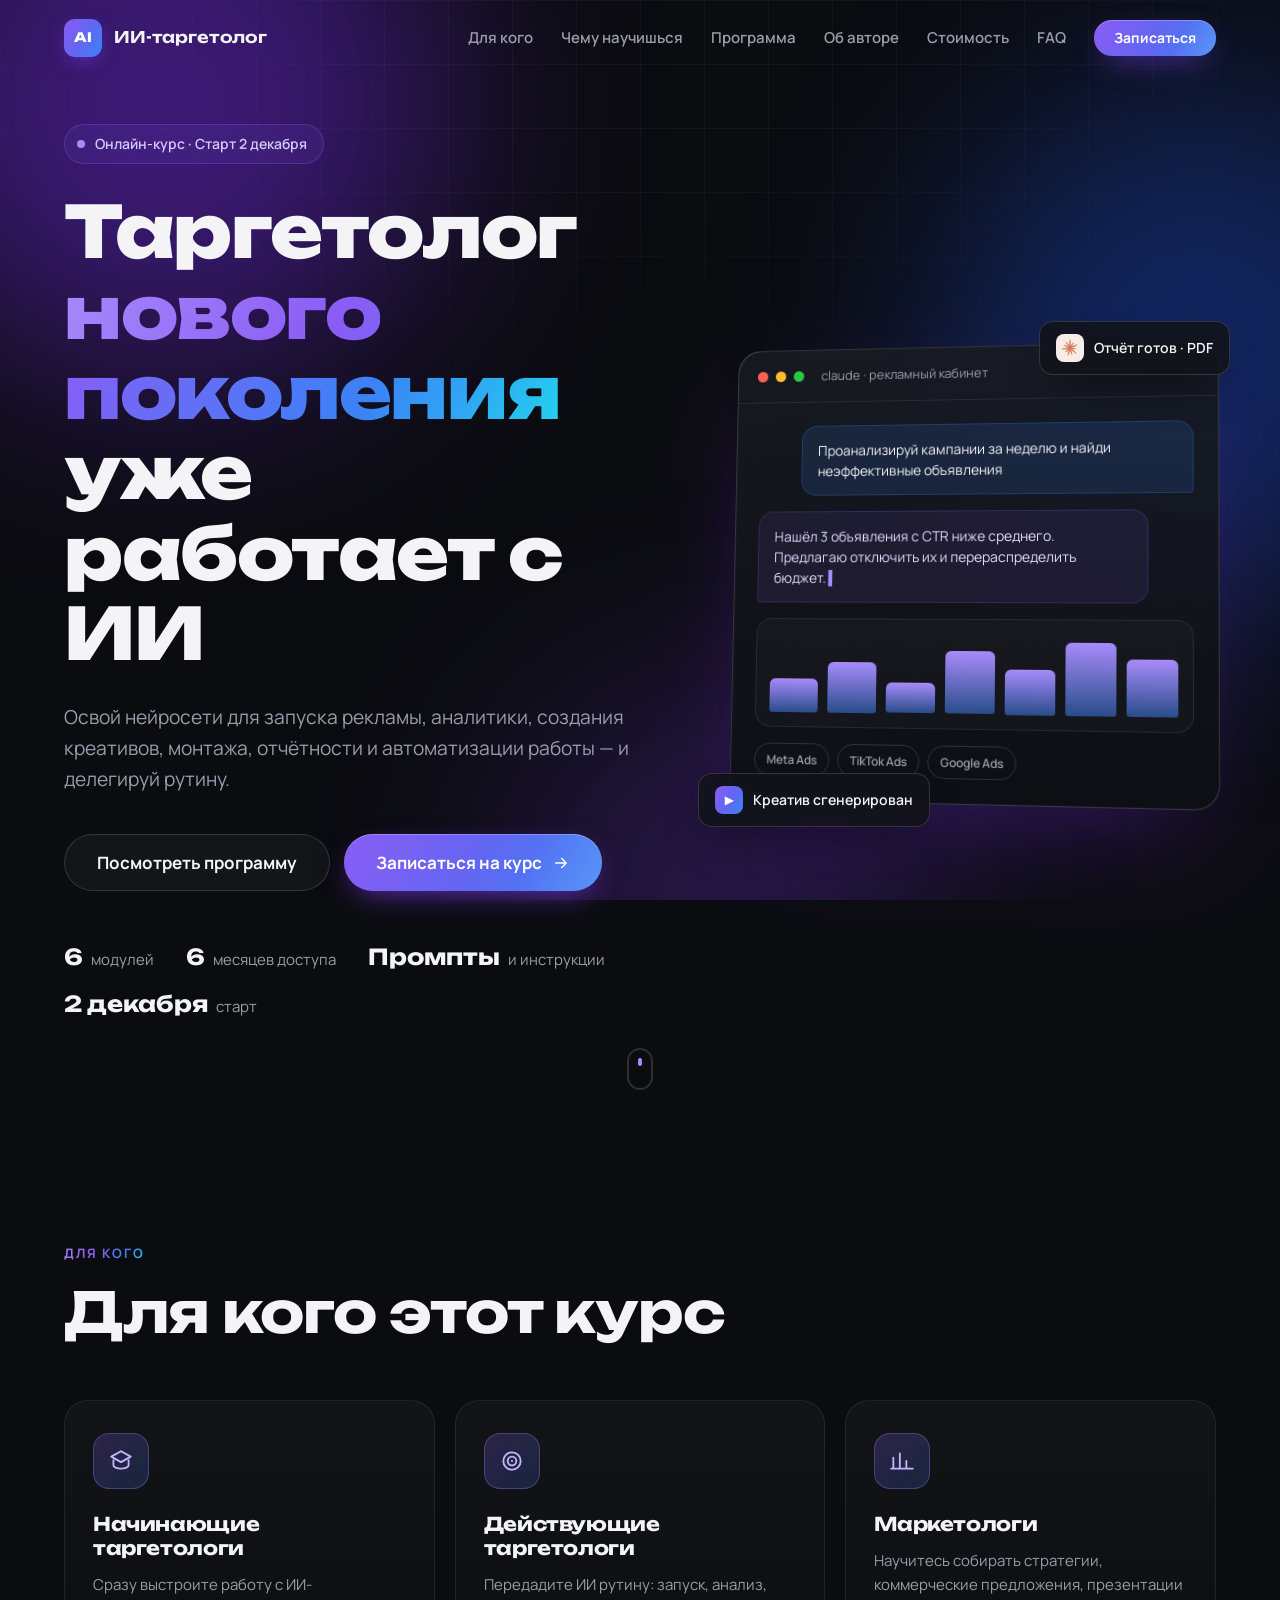
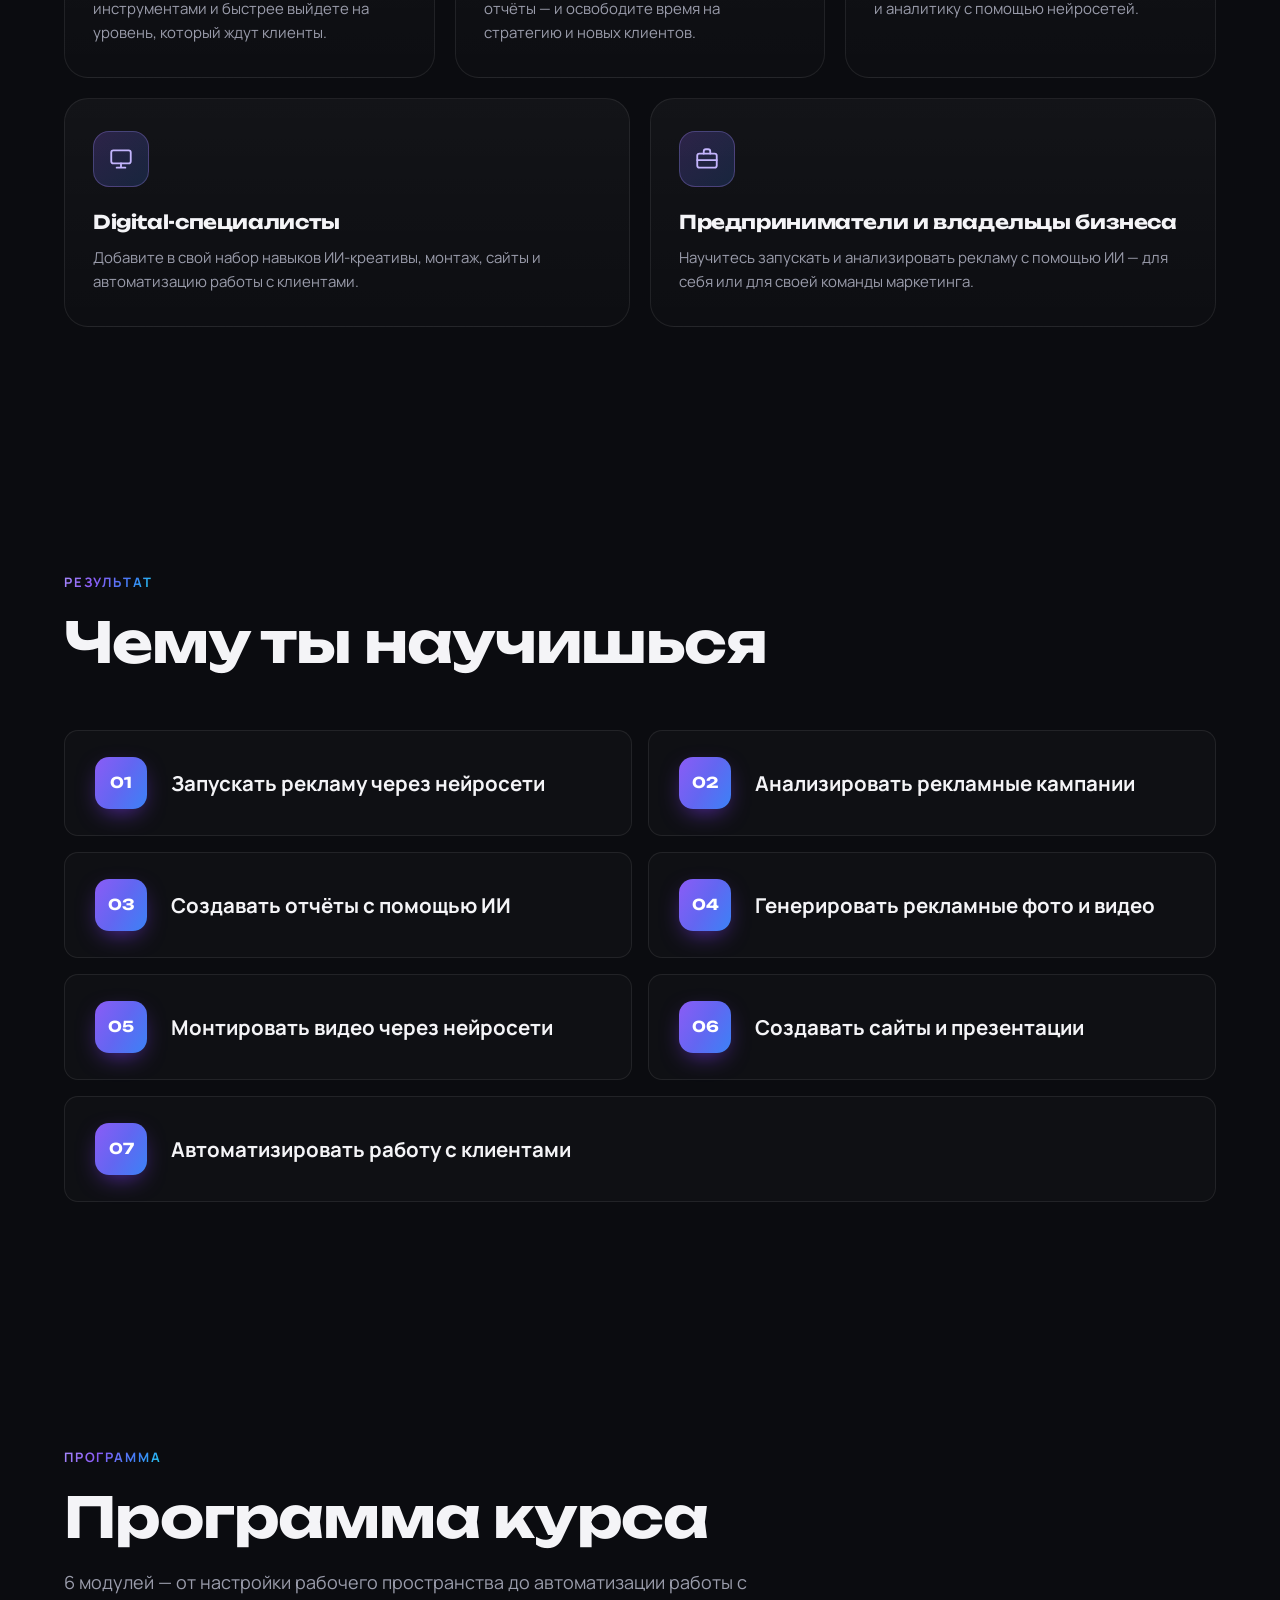
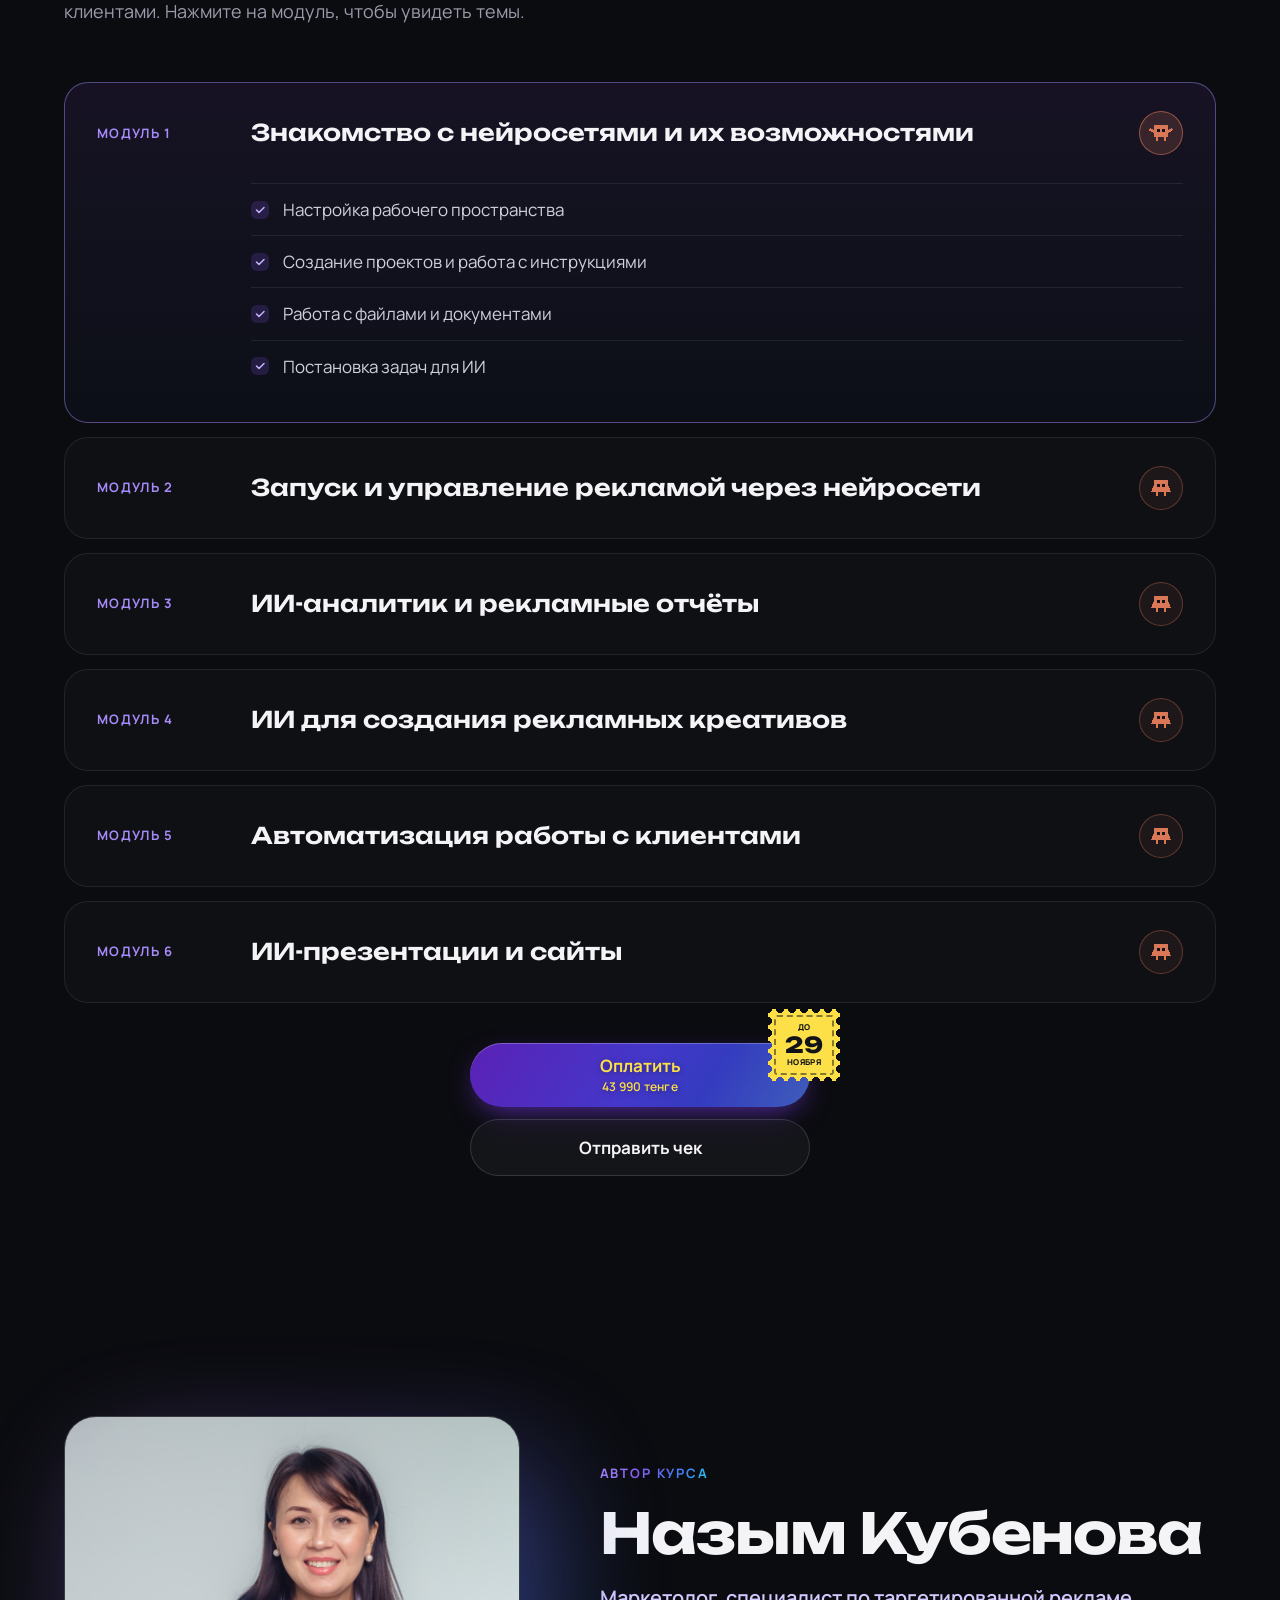
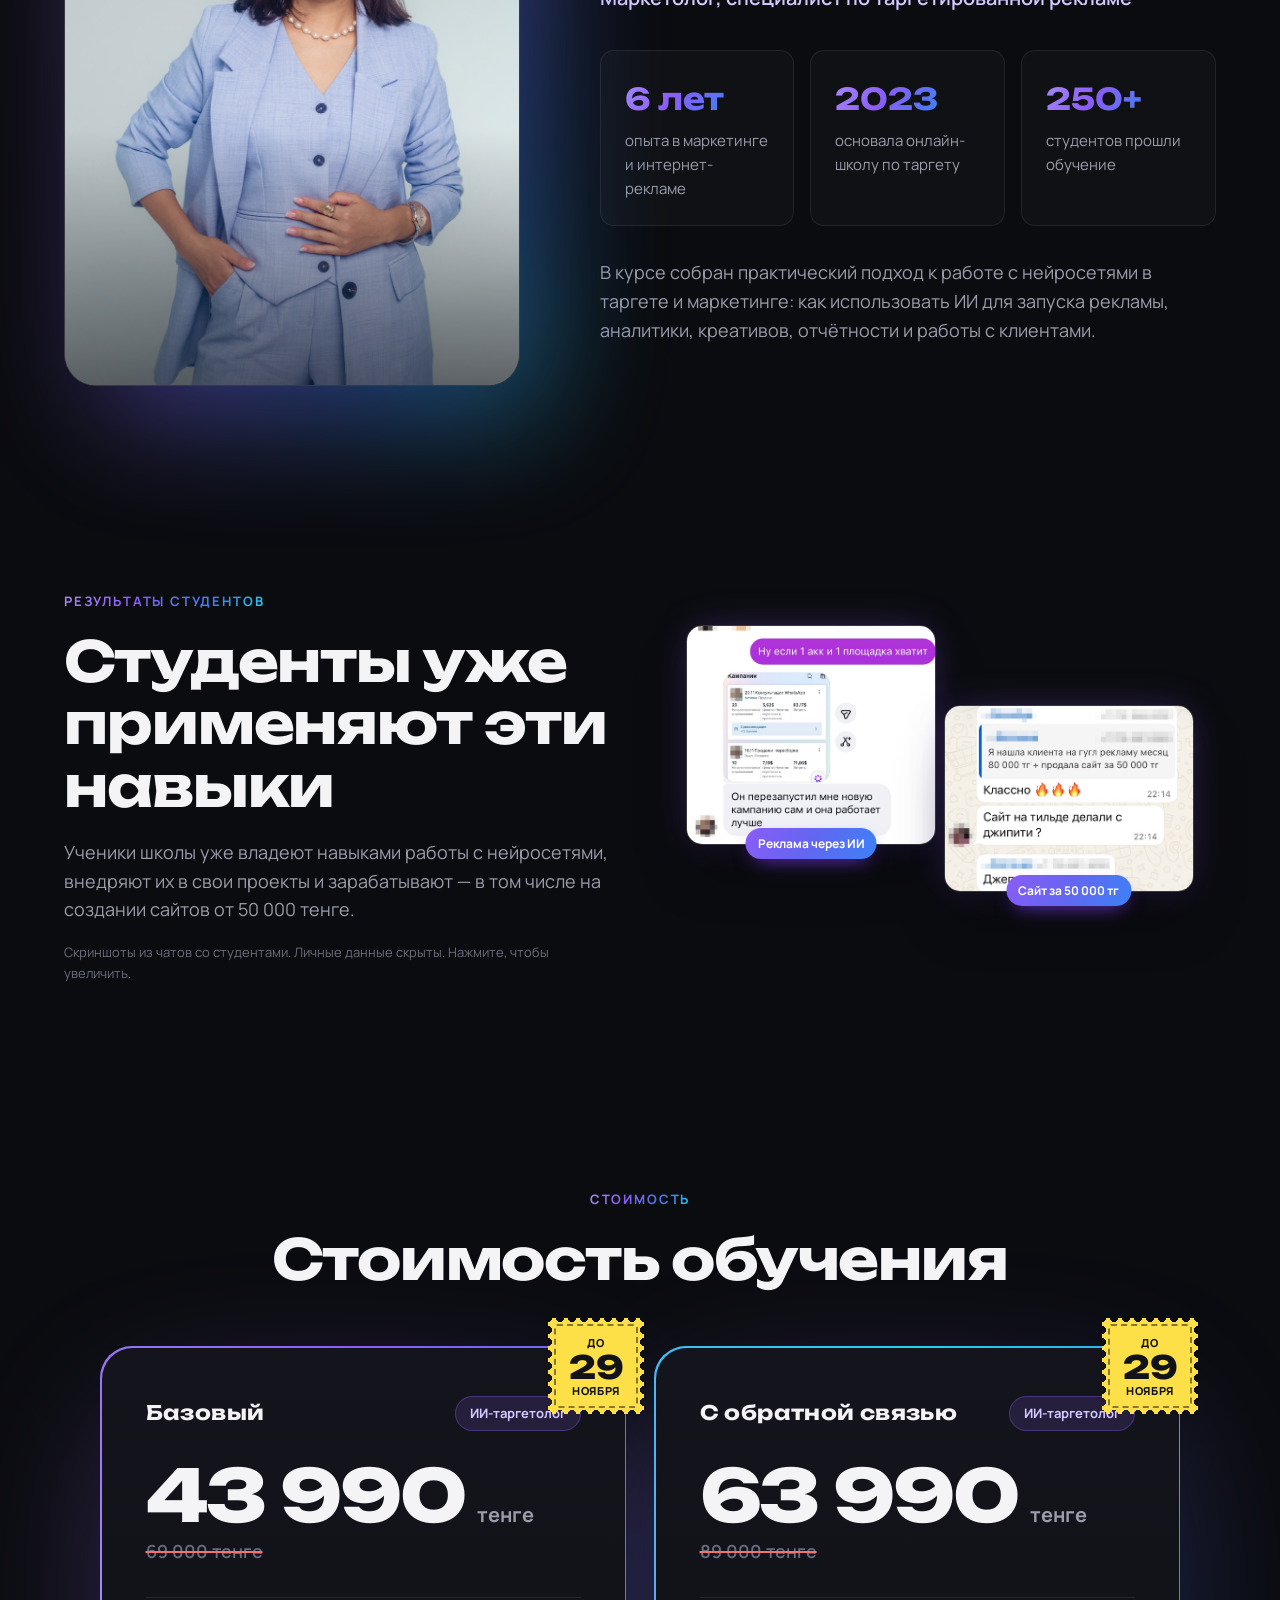
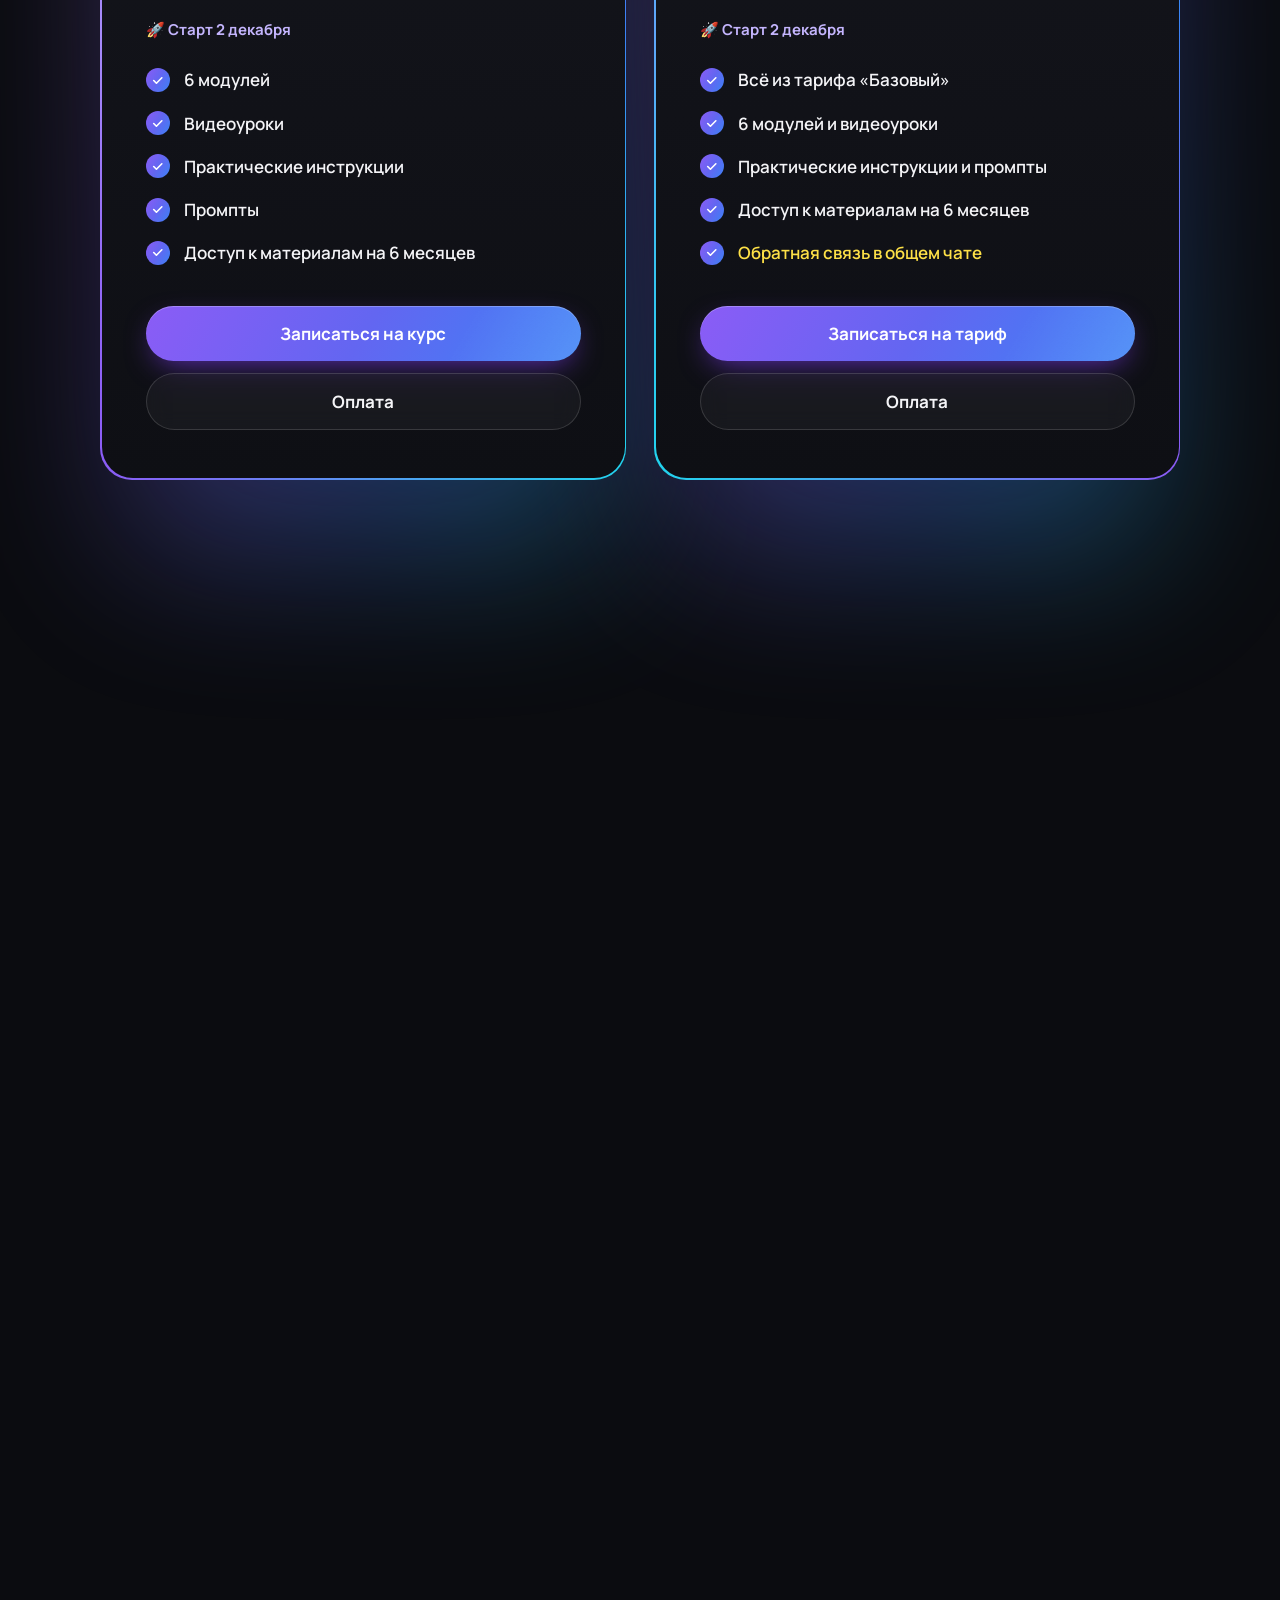
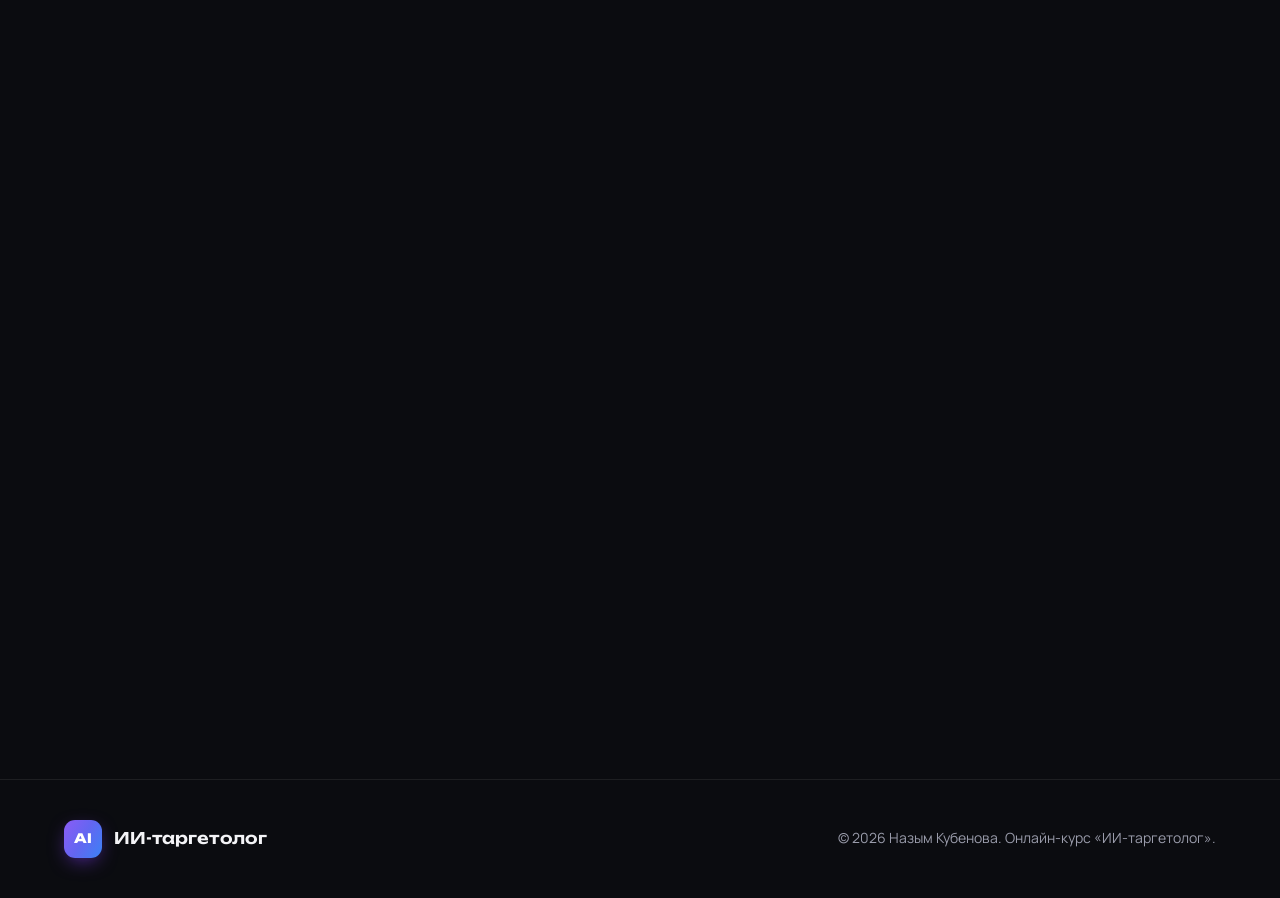
==== commit c0ac7af0: "Цены 43 990 и 63 990, марка «до 29 ноября» Co-Authored-By: Claude Opus 5.5 <noreply@anthropic.com>" ====
--- a/index.html
+++ b/index.html
@@ -34,7 +34,7 @@
   <link rel="preconnect" href="https://fonts.gstatic.com" crossorigin>
   <link href="https://fonts.googleapis.com/css2?family=Manrope:wght@400;500;600;700;800&family=Unbounded:wght@500;600;700;800&display=swap" rel="stylesheet">
 
-  <link rel="stylesheet" href="css/styles.css?v=24">
+  <link rel="stylesheet" href="css/styles.css?v=25">
 
   <!-- Структурированные данные для поисковиков (курс). Цену меняйте и здесь. -->
   <script type="application/ld+json">
@@ -49,14 +49,14 @@
       {
         "@type": "Offer",
         "name": "Базовый",
-        "price": "39990",
+        "price": "43990",
         "priceCurrency": "KZT",
         "category": "Paid"
       },
       {
         "@type": "Offer",
         "name": "С обратной связью",
-        "price": "59990",
+        "price": "63990",
         "priceCurrency": "KZT",
         "category": "Paid"
       }
@@ -361,7 +361,7 @@
 
         <!-- Кнопки под программой: «Оплатить» (Kaspi) и «Отправить чек» (WhatsApp) -->
         <div class="program__cta reveal">
-          <a href="https://pay.kaspi.kz/pay/xpdiifes" target="_blank" rel="noopener" class="btn btn--primary btn--lg btn--pulse btn--stack"><span class="seats-stamp seats-stamp--btn" aria-label="Только 10 мест"><span class="seats-stamp__in"><small>Только</small><b>10</b><small>мест</small></span></span><span class="btn__main">Оплатить</span><span class="btn__sub">39 990 тенге</span></a>
+          <a href="https://pay.kaspi.kz/pay/xpdiifes" target="_blank" rel="noopener" class="btn btn--primary btn--lg btn--pulse btn--stack"><span class="seats-stamp seats-stamp--btn" aria-label="До 29 ноября"><span class="seats-stamp__in"><small>до</small><b>29</b><small>ноября</small></span></span><span class="btn__main">Оплатить</span><span class="btn__sub">43 990 тенге</span></a>
           <a href="https://wa.me/77764273678?text=%D0%97%D0%B4%D1%80%D0%B0%D0%B2%D1%81%D1%82%D0%B2%D1%83%D0%B9%D1%82%D0%B5%21%20%D0%9E%D1%82%D0%BF%D1%80%D0%B0%D0%B2%D0%BB%D1%8F%D1%8E%20%D1%87%D0%B5%D0%BA%20%D0%BE%D0%B1%20%D0%BE%D0%BF%D0%BB%D0%B0%D1%82%D0%B5%20%D0%BA%D1%83%D1%80%D1%81%D0%B0%20%C2%AB%D0%98%D0%98-%D1%82%D0%B0%D1%80%D0%B3%D0%B5%D1%82%D0%BE%D0%BB%D0%BE%D0%B3%C2%BB." target="_blank" rel="noopener" class="btn btn--ghost btn--lg">Отправить чек</a>
         </div>
       </div>
@@ -437,7 +437,7 @@
         <!-- ТАРИФ 1: Базовый -->
         <div class="price reveal">
           <div class="price__border" aria-hidden="true"></div>
-          <span class="seats-stamp" aria-label="Только 10 мест"><span class="seats-stamp__in"><small>Только</small><b>10</b><small>мест</small></span></span>
+          <span class="seats-stamp" aria-label="До 29 ноября"><span class="seats-stamp__in"><small>до</small><b>29</b><small>ноября</small></span></span>
           <div class="price__inner">
             <div class="price__top">
               <span class="price__name">Базовый</span>
@@ -445,7 +445,7 @@
             </div>
 
             <div class="price__value">
-              <span class="price__amount">39 990</span>
+              <span class="price__amount">43 990</span>
               <span class="price__currency">тенге</span>
               <s class="price__old">69 000 тенге</s>
             </div>
@@ -468,7 +468,7 @@
         <!-- ТАРИФ 2: С обратной связью -->
         <div class="price price--feedback reveal">
           <div class="price__border" aria-hidden="true"></div>
-          <span class="seats-stamp" aria-label="Только 10 мест"><span class="seats-stamp__in"><small>Только</small><b>10</b><small>мест</small></span></span>
+          <span class="seats-stamp" aria-label="До 29 ноября"><span class="seats-stamp__in"><small>до</small><b>29</b><small>ноября</small></span></span>
           <div class="price__inner">
             <div class="price__top">
               <span class="price__name">С обратной связью</span>
@@ -476,7 +476,7 @@
             </div>
 
             <div class="price__value">
-              <span class="price__amount">59 990</span>
+              <span class="price__amount">63 990</span>
               <span class="price__currency">тенге</span>
               <s class="price__old">89 000 тенге</s>
             </div>
@@ -490,7 +490,7 @@
               <li class="price__list-accent">Обратная связь в общем чате</li>
             </ul>
 
-            <a href="https://wa.me/77764273678?text=%D0%97%D0%B4%D1%80%D0%B0%D0%B2%D1%81%D1%82%D0%B2%D1%83%D0%B9%D1%82%D0%B5%21%20%D0%A5%D0%BE%D1%87%D1%83%20%D0%B7%D0%B0%D0%BF%D0%B8%D1%81%D0%B0%D1%82%D1%8C%D1%81%D1%8F%20%D0%BD%D0%B0%20%D0%BA%D1%83%D1%80%D1%81%20%C2%AB%D0%98%D0%98-%D1%82%D0%B0%D1%80%D0%B3%D0%B5%D1%82%D0%BE%D0%BB%D0%BE%D0%B3%C2%BB%2C%20%D1%82%D0%B0%D1%80%D0%B8%D1%84%20%C2%AB%D0%A1%20%D0%BE%D0%B1%D1%80%D0%B0%D1%82%D0%BD%D0%BE%D0%B9%20%D1%81%D0%B2%D1%8F%D0%B7%D1%8C%D1%8E%C2%BB%20%2859%20990%20%D1%82%D0%B5%D0%BD%D0%B3%D0%B5%29." target="_blank" rel="noopener" class="btn btn--primary btn--lg btn--block btn--pulse">Записаться на тариф</a>
+            <a href="https://wa.me/77764273678?text=%D0%97%D0%B4%D1%80%D0%B0%D0%B2%D1%81%D1%82%D0%B2%D1%83%D0%B9%D1%82%D0%B5%21%20%D0%A5%D0%BE%D1%87%D1%83%20%D0%B7%D0%B0%D0%BF%D0%B8%D1%81%D0%B0%D1%82%D1%8C%D1%81%D1%8F%20%D0%BD%D0%B0%20%D0%BA%D1%83%D1%80%D1%81%20%C2%AB%D0%98%D0%98-%D1%82%D0%B0%D1%80%D0%B3%D0%B5%D1%82%D0%BE%D0%BB%D0%BE%D0%B3%C2%BB%2C%20%D1%82%D0%B0%D1%80%D0%B8%D1%84%20%C2%AB%D0%A1%20%D0%BE%D0%B1%D1%80%D0%B0%D1%82%D0%BD%D0%BE%D0%B9%20%D1%81%D0%B2%D1%8F%D0%B7%D1%8C%D1%8E%C2%BB%20%2863%20990%20%D1%82%D0%B5%D0%BD%D0%B3%D0%B5%29." target="_blank" rel="noopener" class="btn btn--primary btn--lg btn--block btn--pulse">Записаться на тариф</a>
             <!-- Кнопка оплаты тарифа 2 (та же ссылка Kaspi) -->
             <a href="https://pay.kaspi.kz/pay/xpdiifes" target="_blank" rel="noopener" class="btn btn--ghost btn--lg btn--block price__pay">Оплата</a>
           </div>
@@ -588,7 +588,7 @@
       <button class="modal__close" aria-label="Закрыть" data-close>×</button>
 
       <div class="modal__form-wrap" id="modal-form-wrap">
-        <span class="eyebrow">ИИ-таргетолог · 39 990 тенге</span>
+        <span class="eyebrow">ИИ-таргетолог · 43 990 тенге</span>
         <h3 class="modal__title" id="modal-title">Записаться на курс</h3>
         <p class="modal__text">Оставьте контакты — с вами свяжутся и расскажут, как получить доступ.</p>
 
@@ -620,7 +620,7 @@
     </div>
   </div>
 
-  <script src="js/config.js?v=24"></script>
-  <script src="js/main.js?v=24"></script>
+  <script src="js/config.js?v=25"></script>
+  <script src="js/main.js?v=25"></script>
 </body>
 </html>
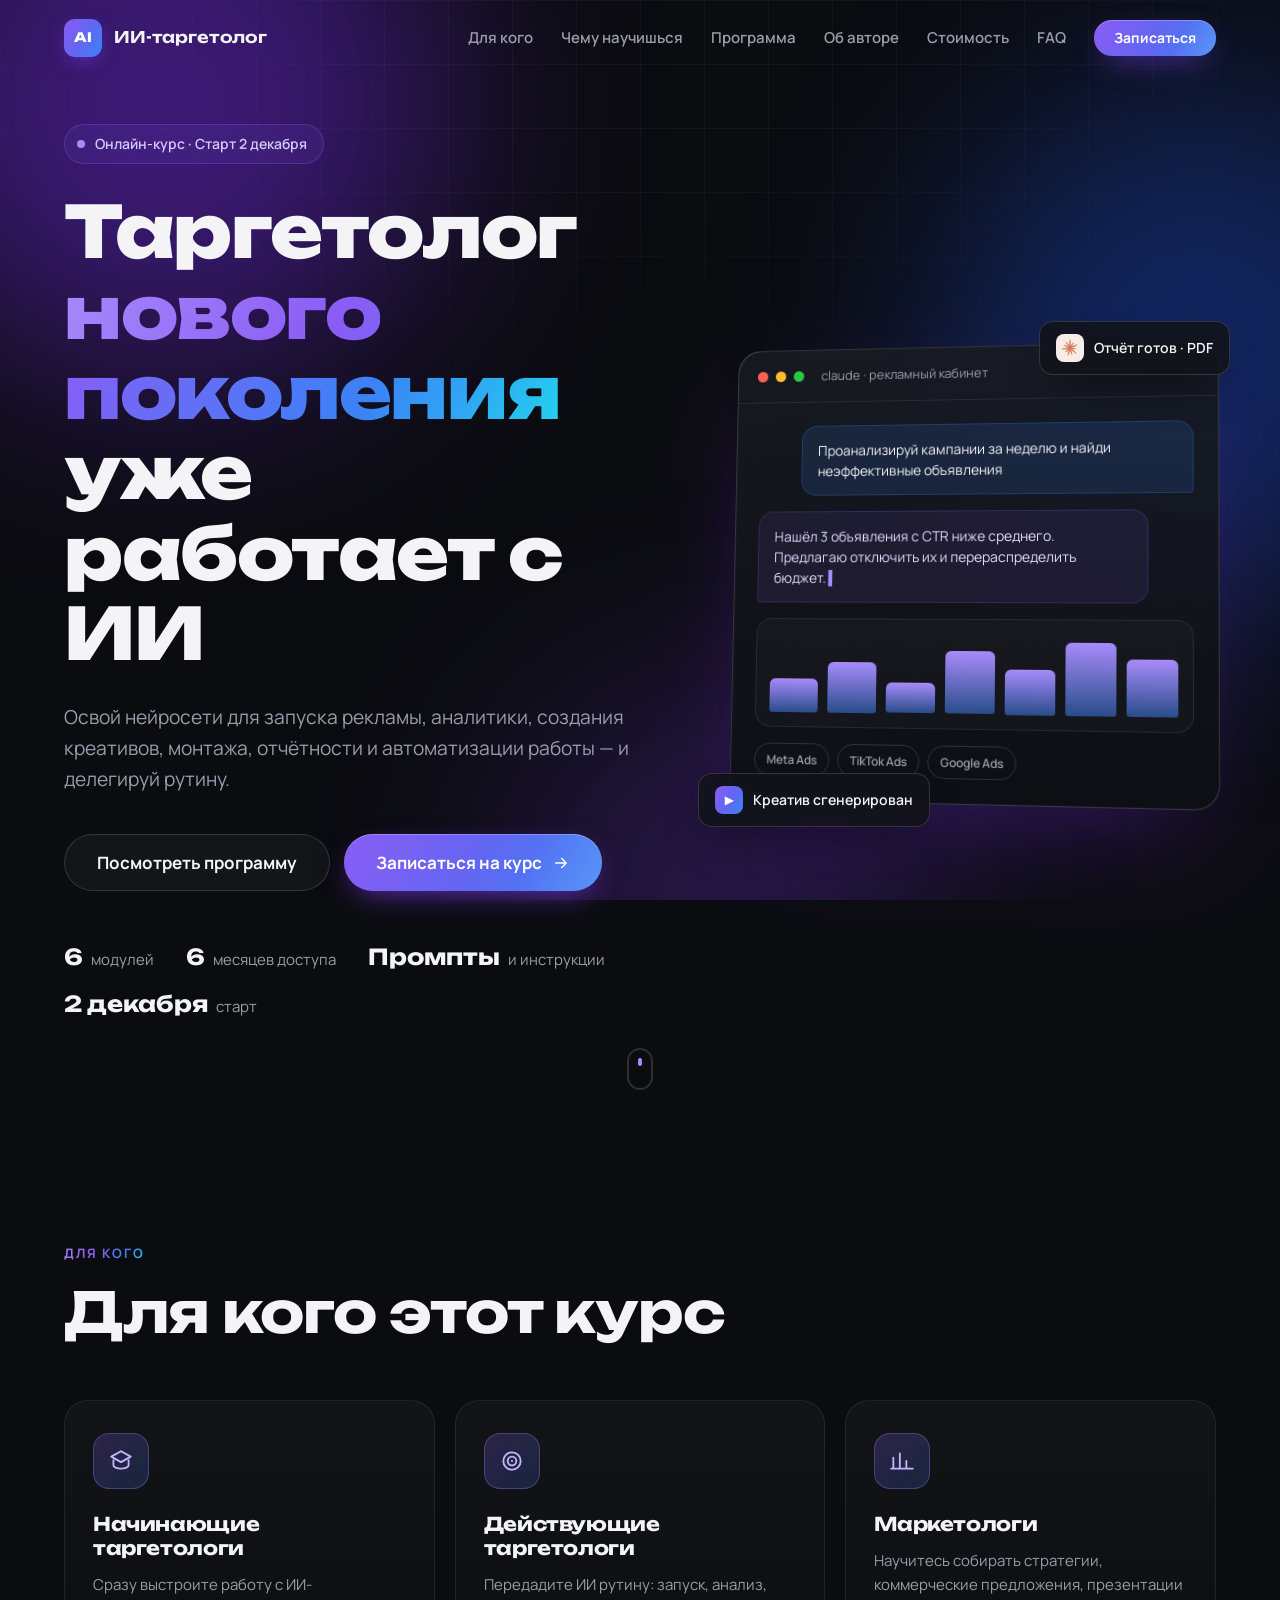
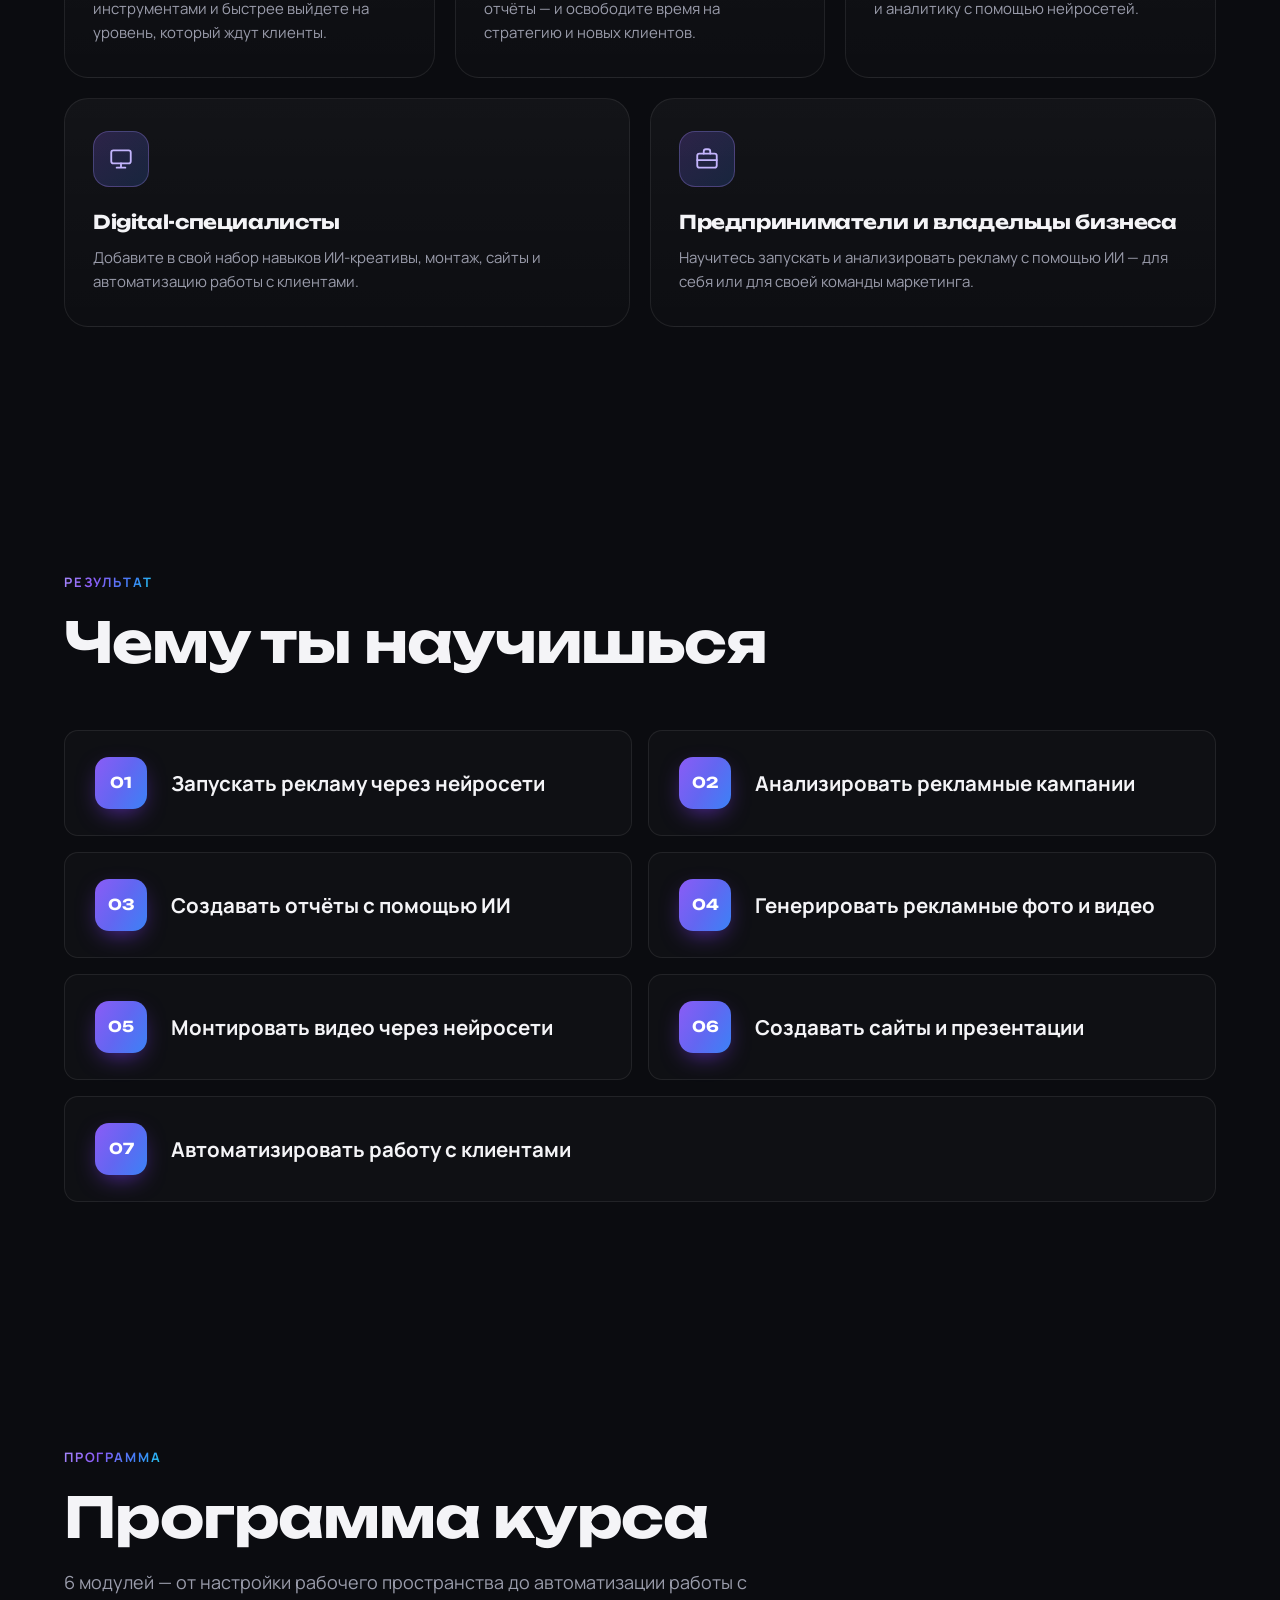
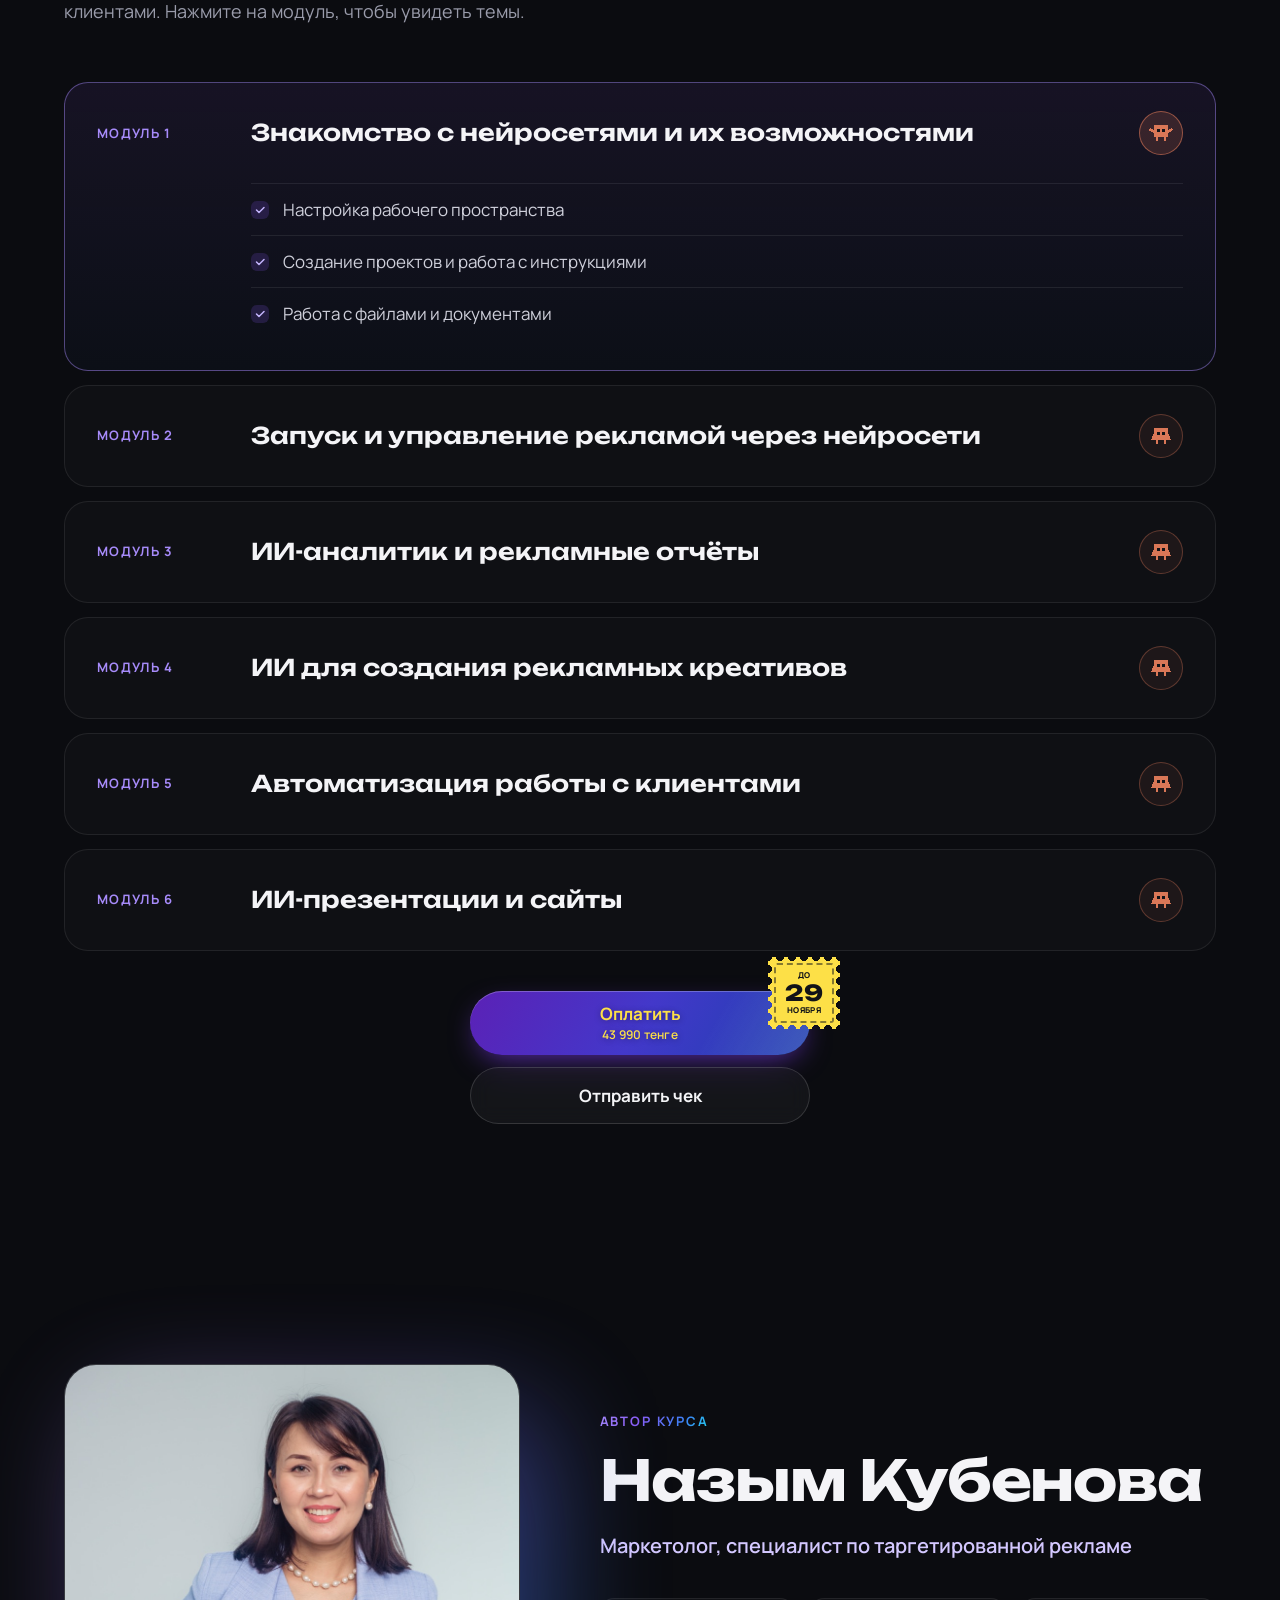
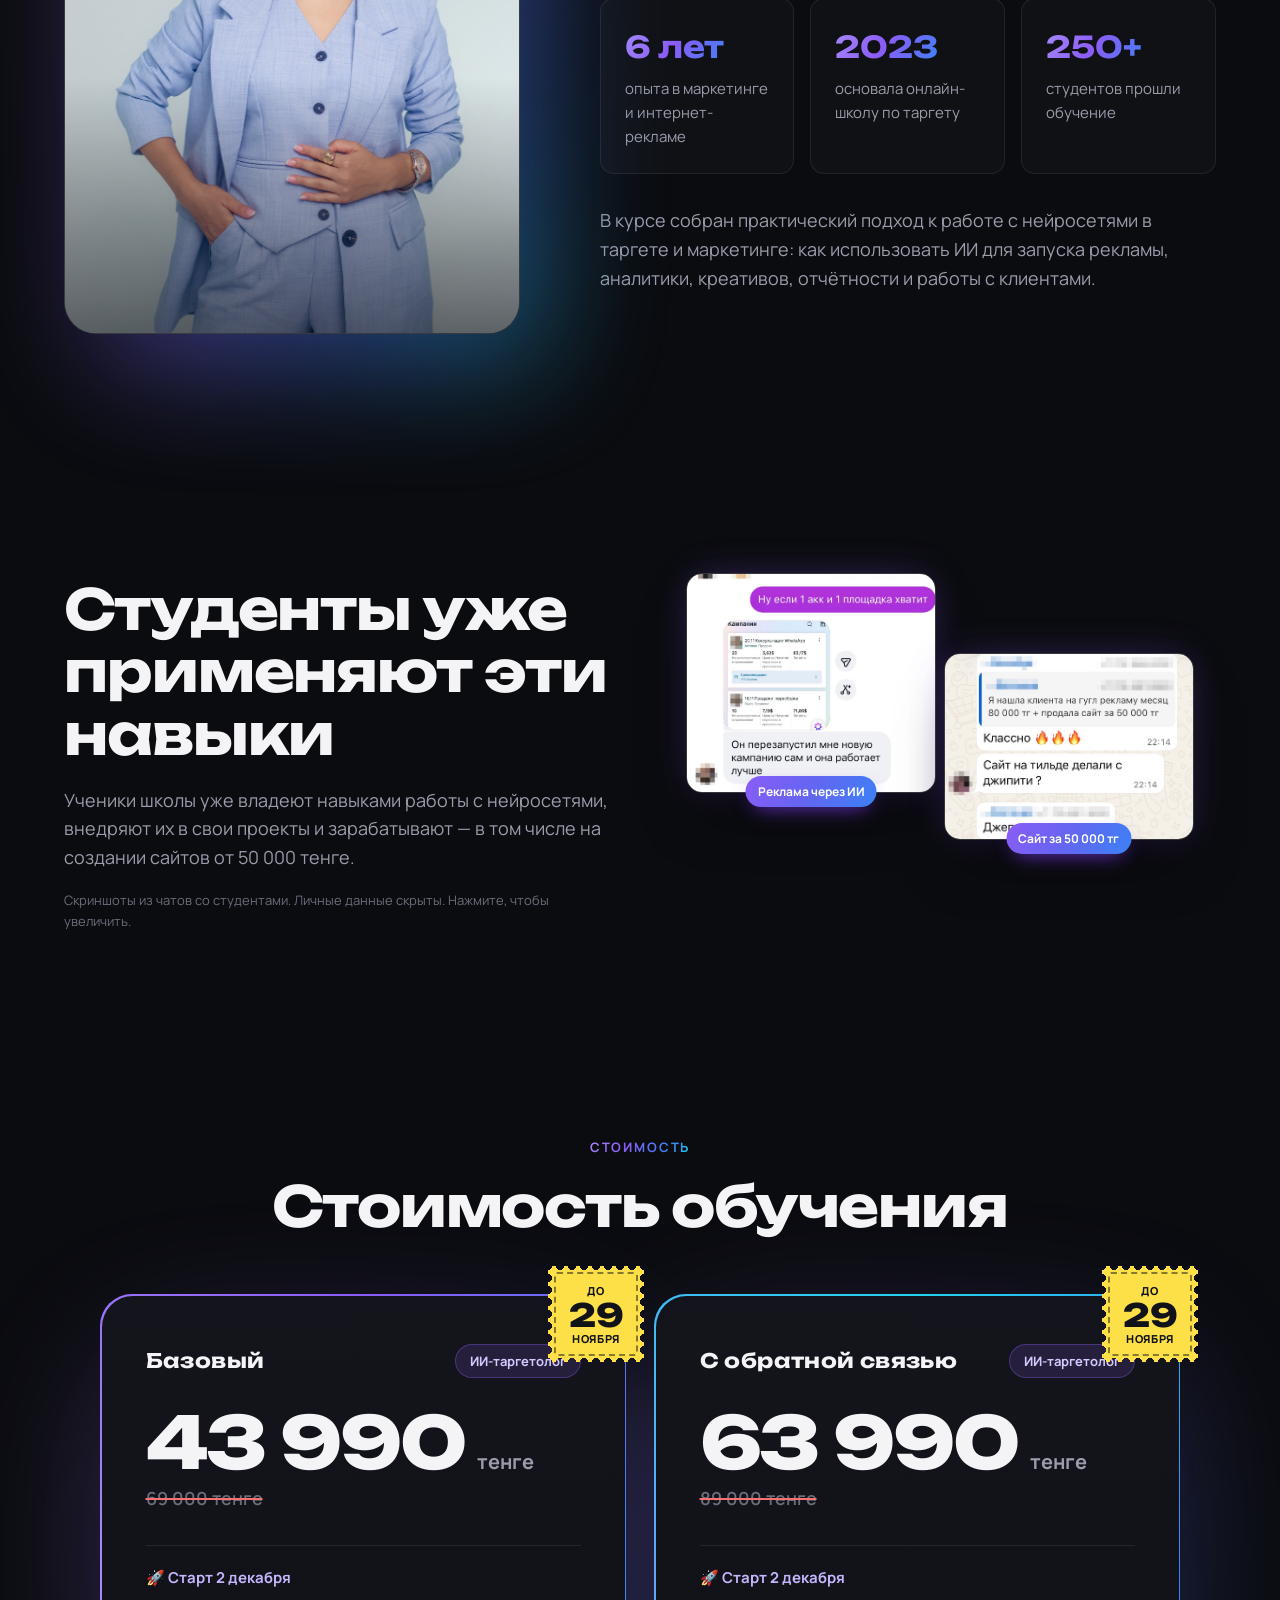
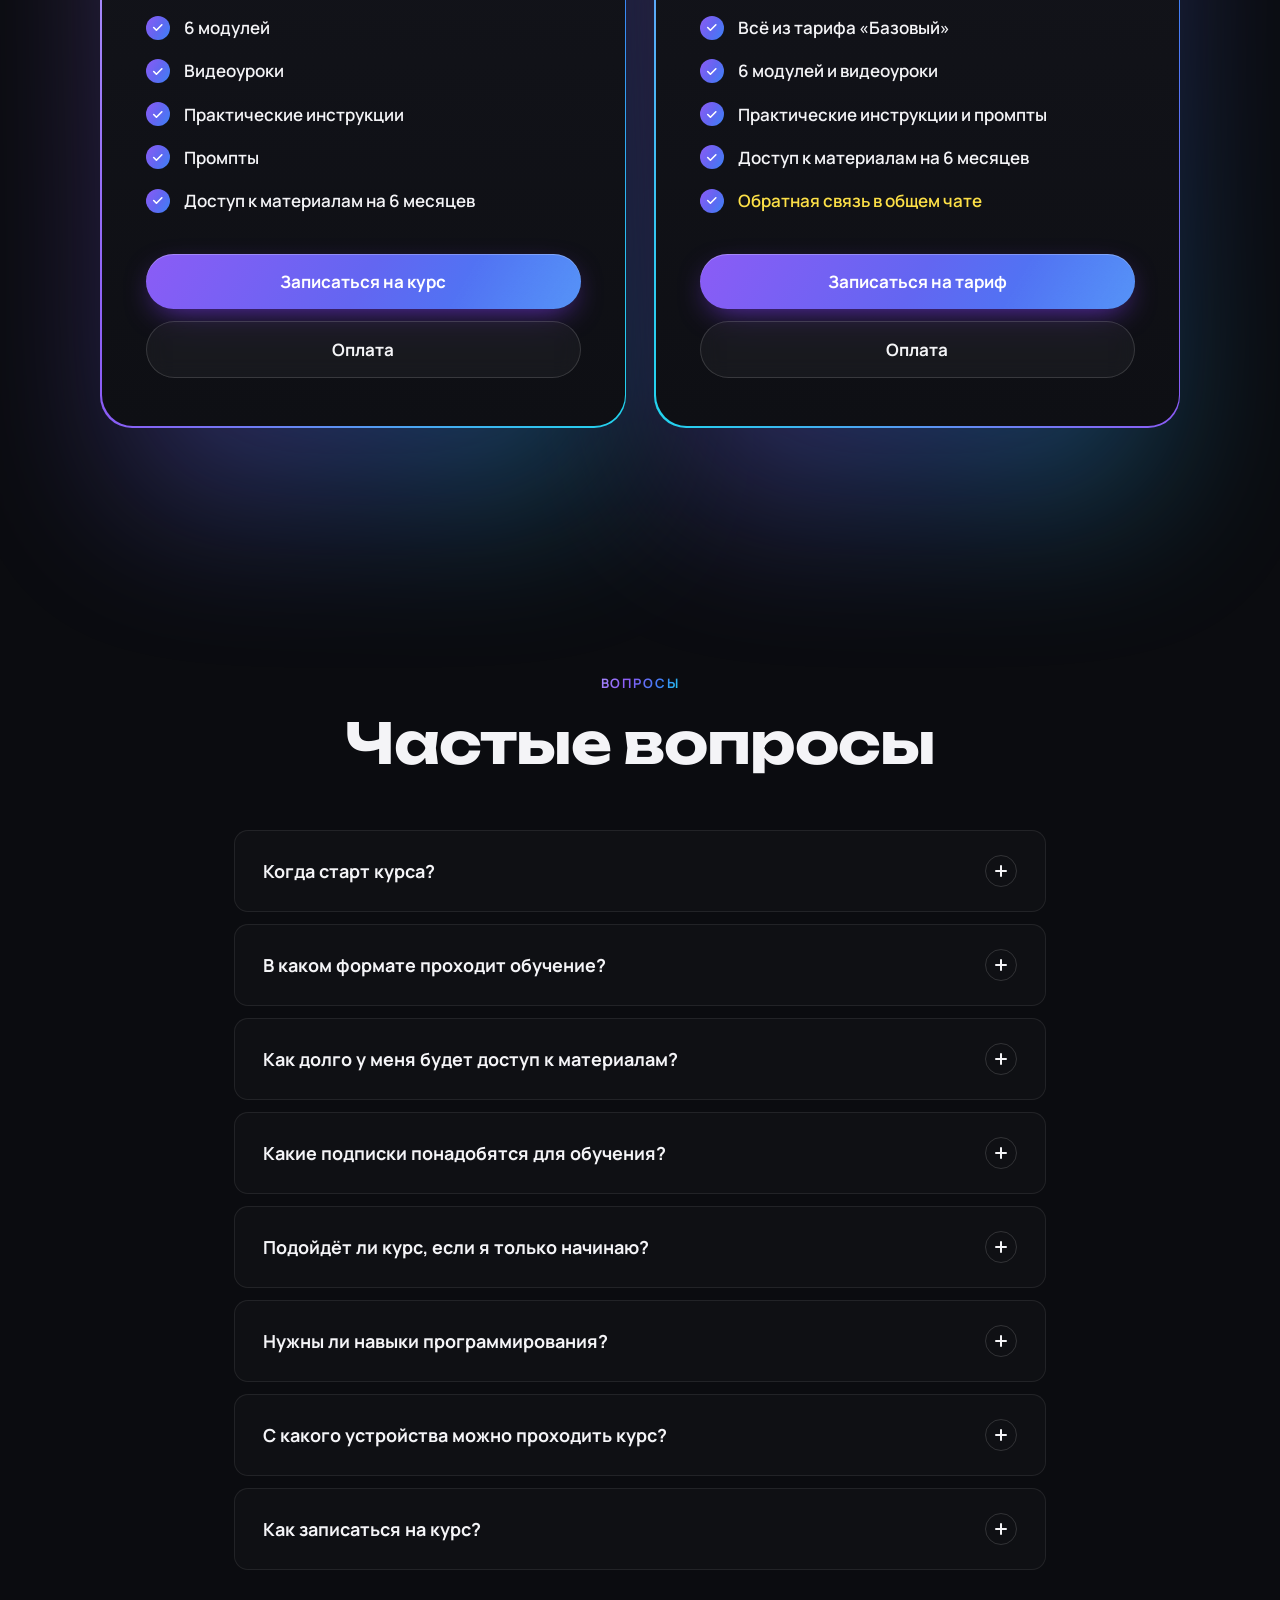
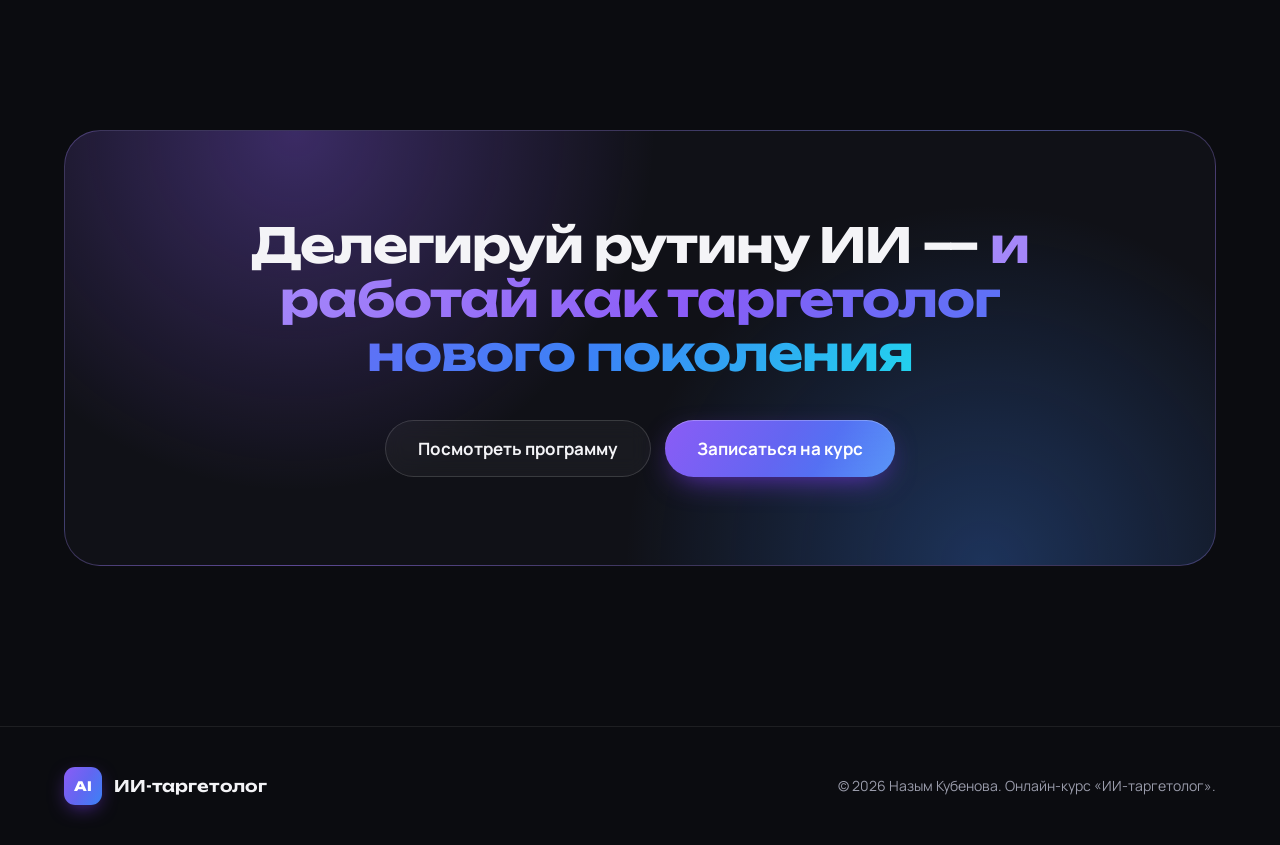
==== commit 980670a2: "Обновлена программа курса Co-Authored-By: Claude Opus 5.5 <noreply@anthropic.com>" ====
--- a/index.html
+++ b/index.html
@@ -34,7 +34,7 @@
   <link rel="preconnect" href="https://fonts.gstatic.com" crossorigin>
   <link href="https://fonts.googleapis.com/css2?family=Manrope:wght@400;500;600;700;800&family=Unbounded:wght@500;600;700;800&display=swap" rel="stylesheet">
 
-  <link rel="stylesheet" href="css/styles.css?v=25">
+  <link rel="stylesheet" href="css/styles.css?v=26">
 
   <!-- Структурированные данные для поисковиков (курс). Цену меняйте и здесь. -->
   <script type="application/ld+json">
@@ -270,7 +270,6 @@
                 <li>Настройка рабочего пространства</li>
                 <li>Создание проектов и работа с инструкциями</li>
                 <li>Работа с файлами и документами</li>
-                <li>Постановка задач для ИИ</li>
               </ul>
             </div>
           </article>
@@ -287,7 +286,6 @@
                 <li>Постановка задач для запуска рекламы</li>
                 <li>Создание кампаний и объявлений</li>
                 <li>Анализ рекламных настроек</li>
-                <li>Контроль действий ИИ и проверка ошибок</li>
               </ul>
             </div>
           </article>
@@ -320,9 +318,9 @@
               <ul class="module__list">
                 <li>Поиск рекламных идей</li>
                 <li>Генерация изображений через специализированные нейросети</li>
-                <li>Создание рекламных видео</li>
+                <li>Генерация видео через нейросети</li>
                 <li>Монтаж видео через ИИ</li>
-                <li>Создание статичных креативов</li>
+                <li>Создание статичных креативов, как у дизайнеров</li>
               </ul>
             </div>
           </article>
@@ -337,7 +335,8 @@
               <ul class="module__list">
                 <li>Создание маркетинговой стратегии на основе брифов</li>
                 <li>Подготовка коммерческих предложений</li>
-                <li>Создание документов и таблиц</li>
+                <li>Автоматизация исследования потребностей аудитории</li>
+                <li>Автоматизация анализа креативов конкурентов</li>
               </ul>
             </div>
           </article>
@@ -620,7 +619,7 @@
     </div>
   </div>
 
-  <script src="js/config.js?v=25"></script>
-  <script src="js/main.js?v=25"></script>
+  <script src="js/config.js?v=26"></script>
+  <script src="js/main.js?v=26"></script>
 </body>
 </html>
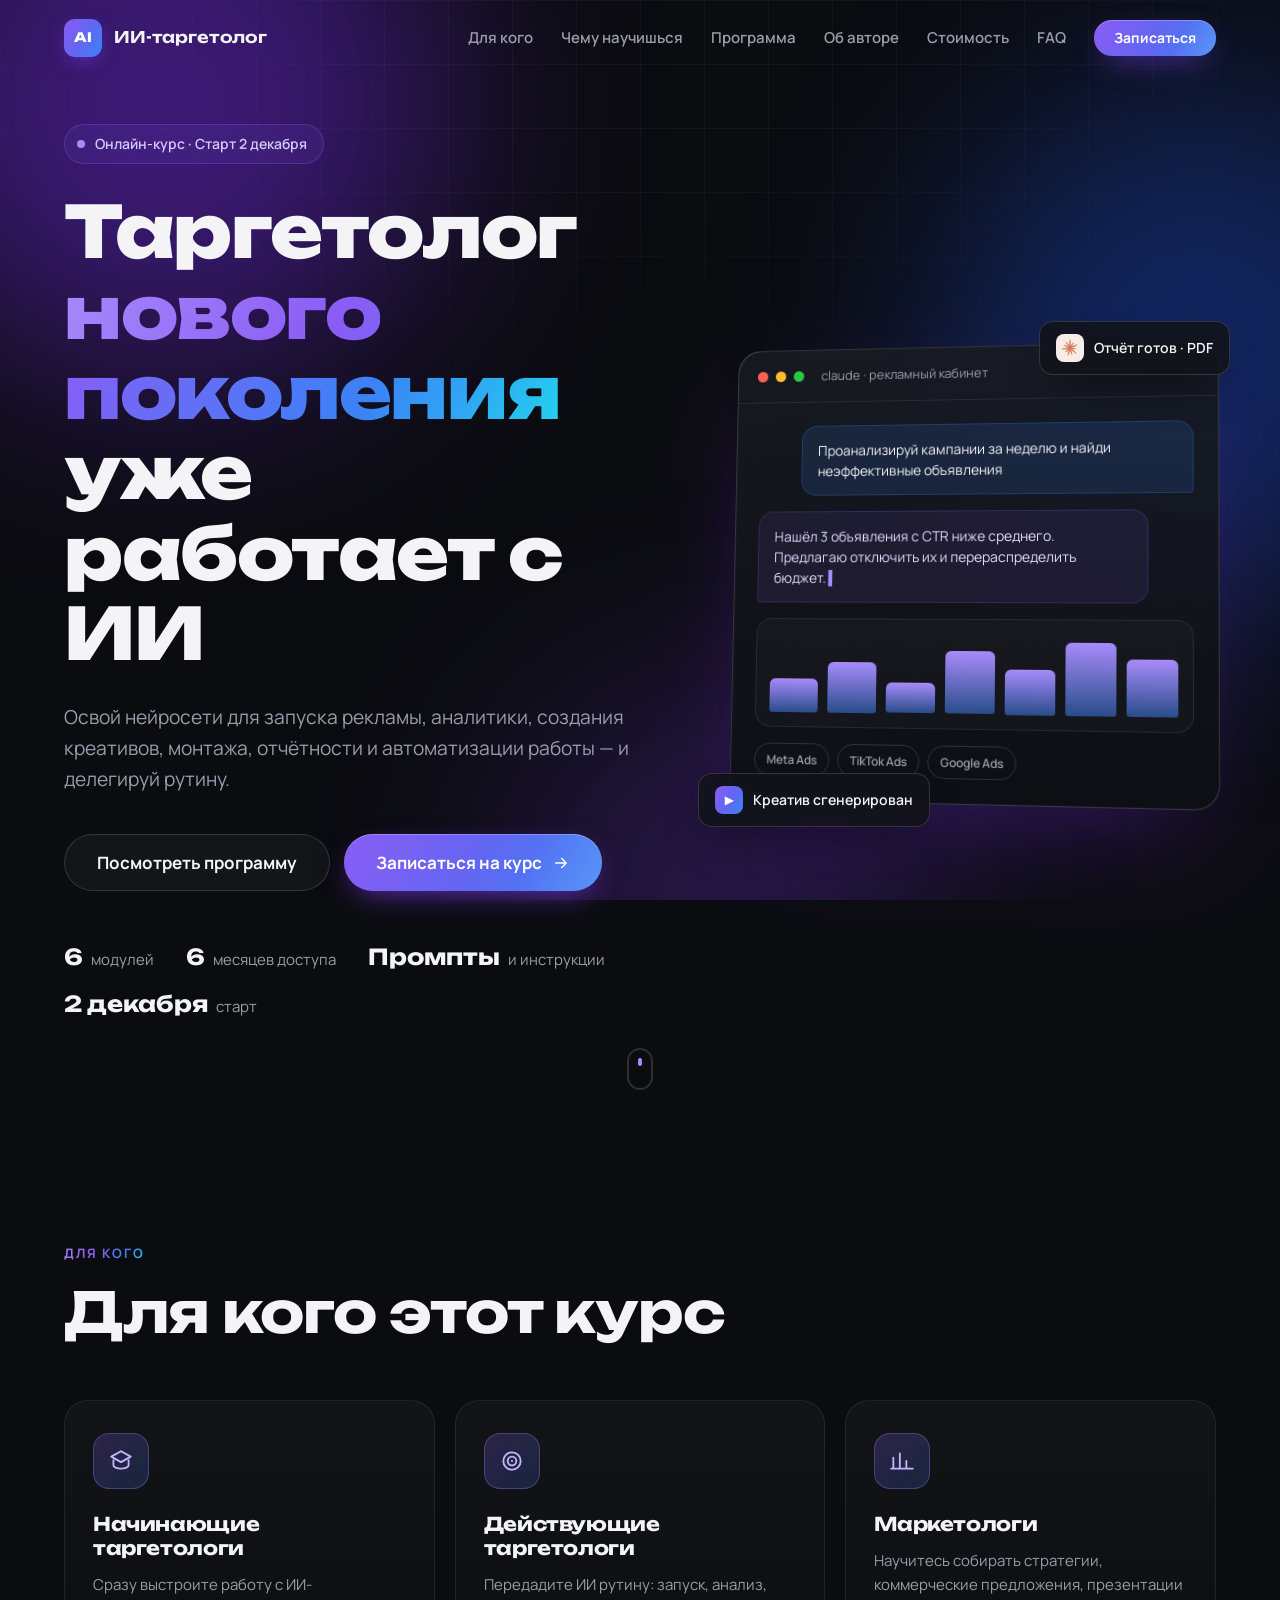
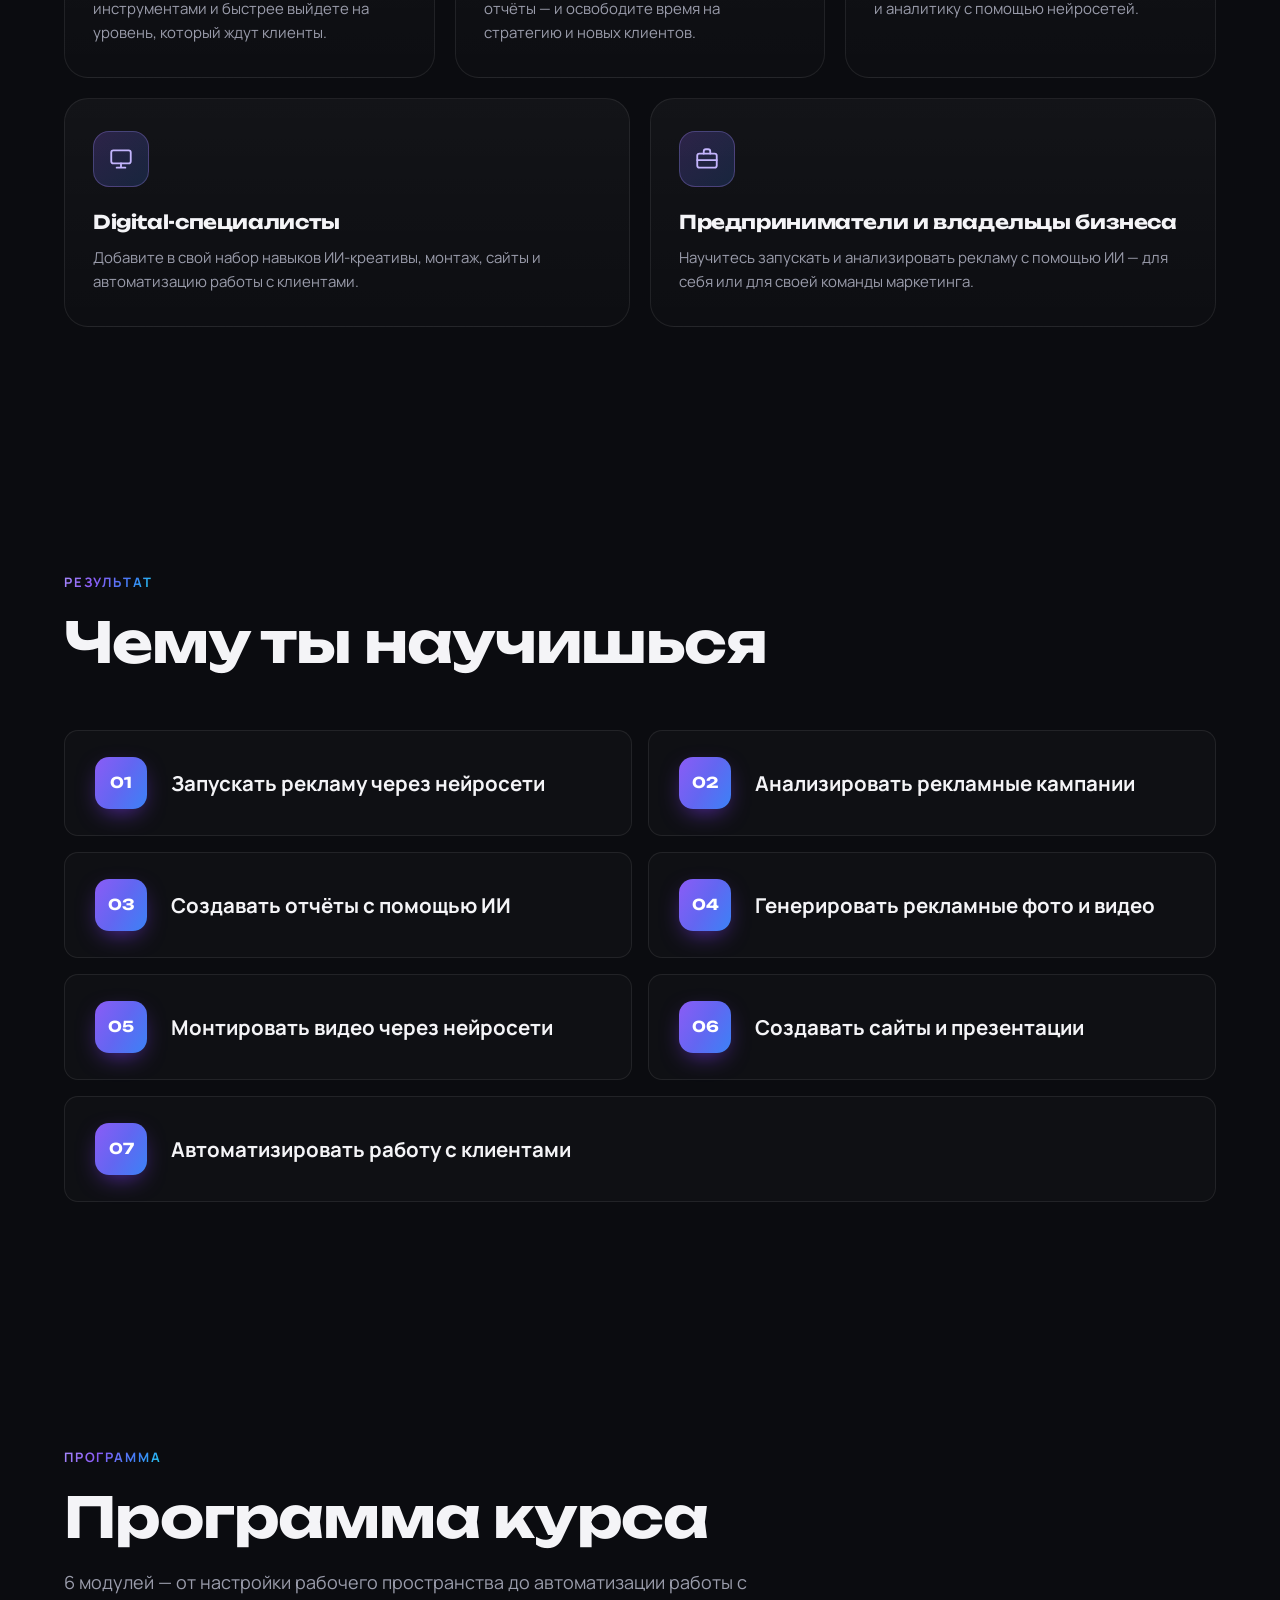
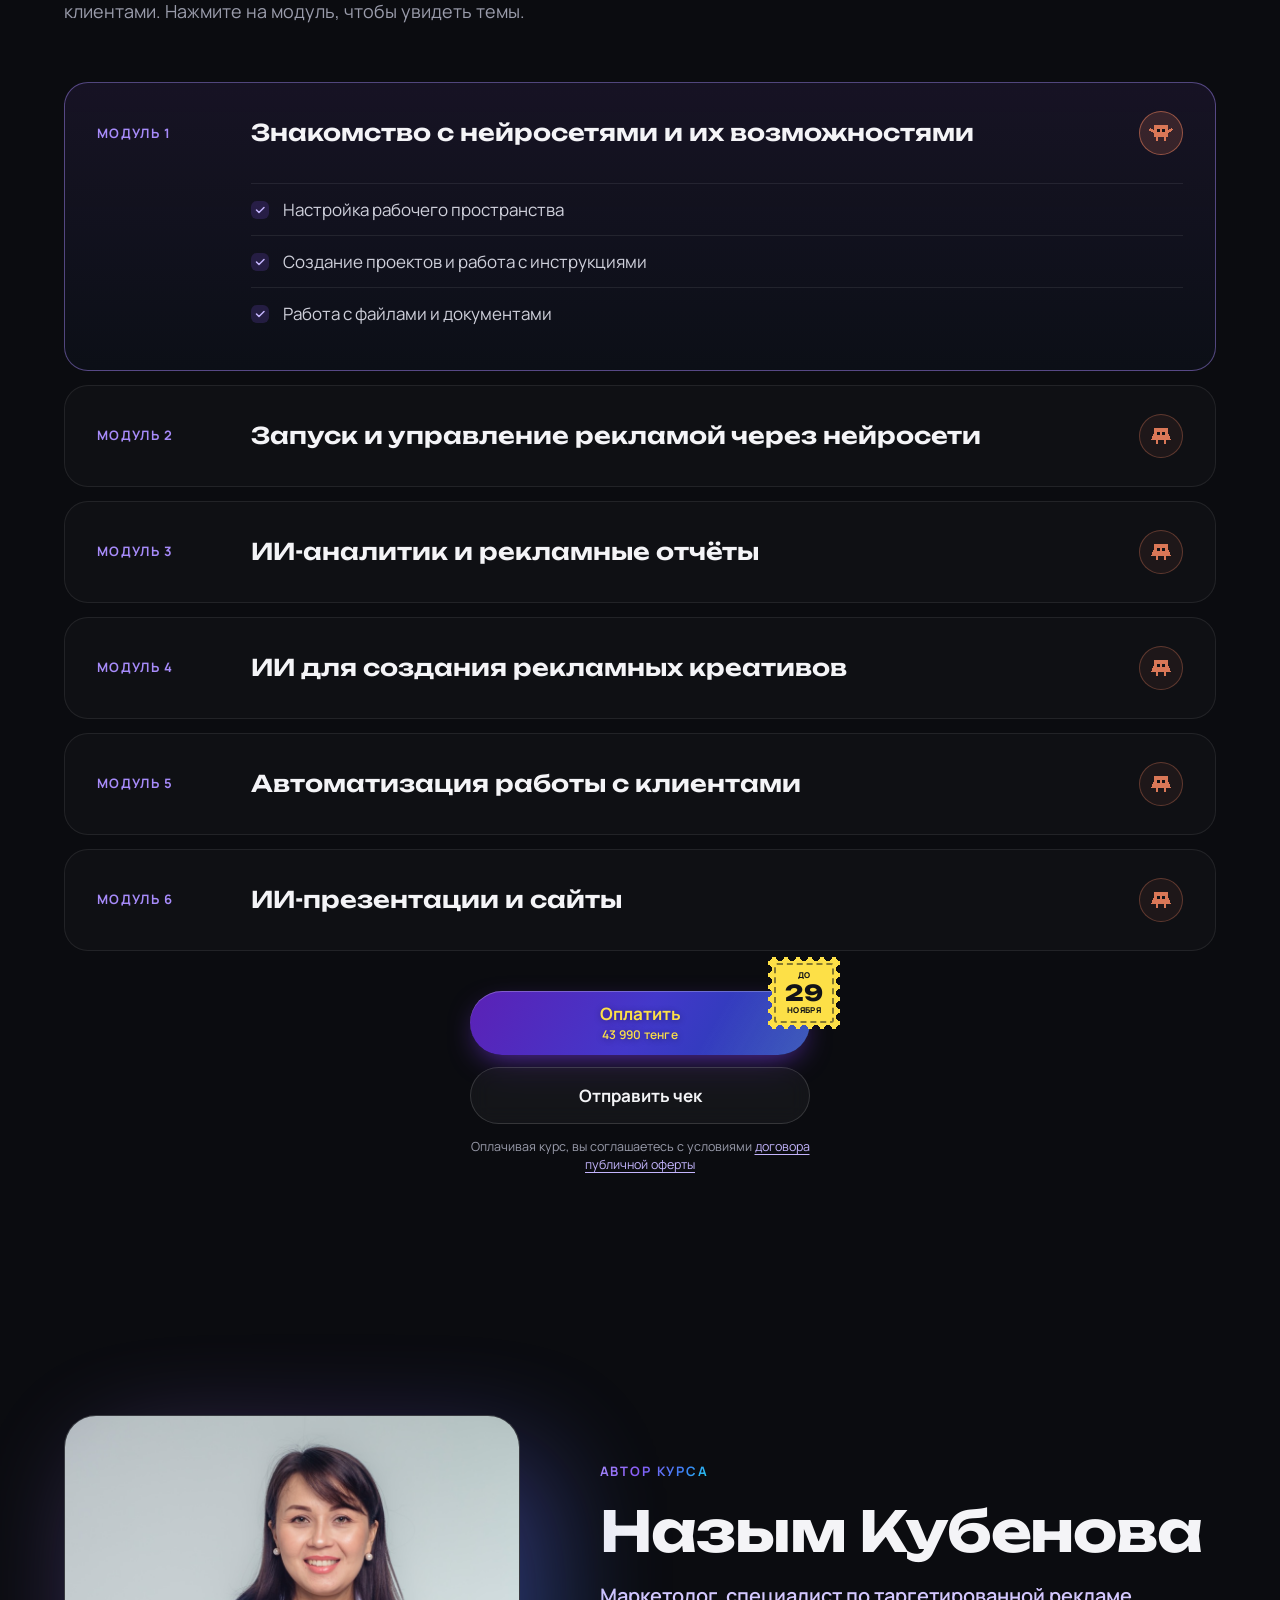
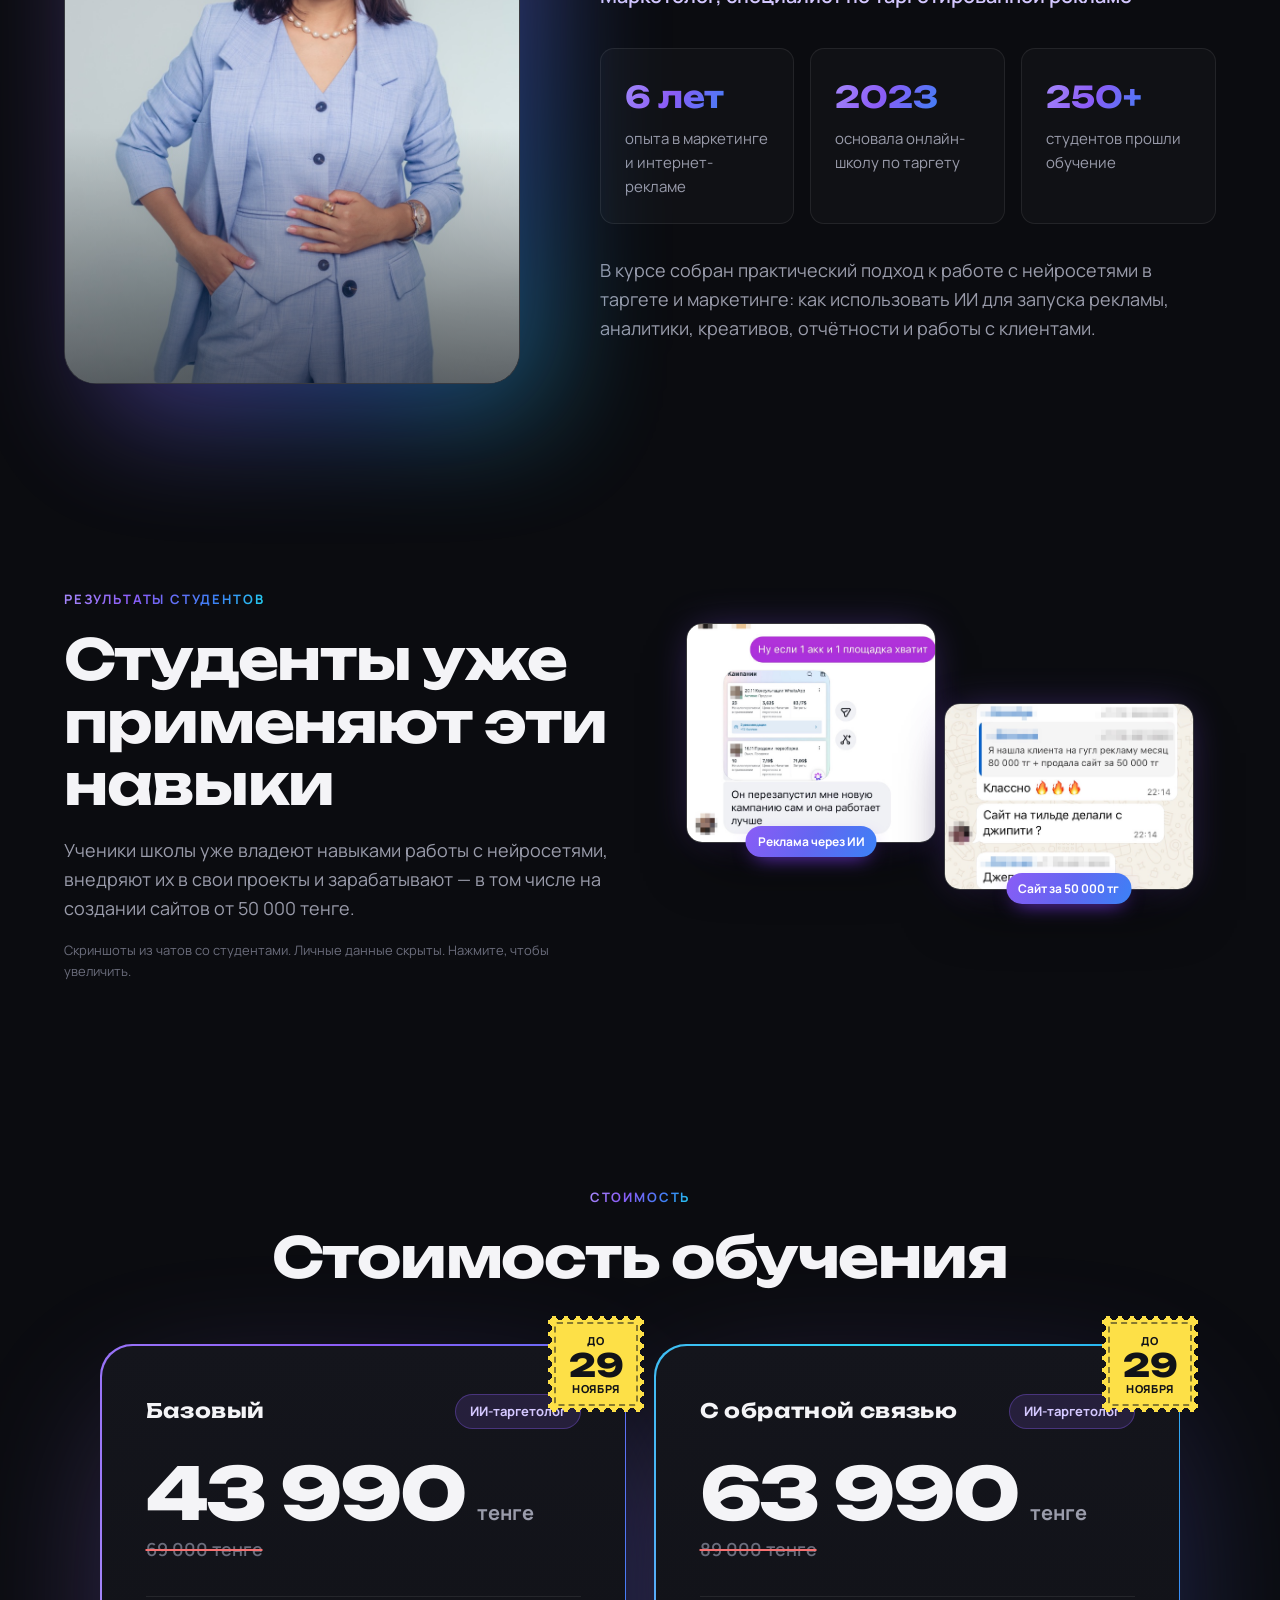
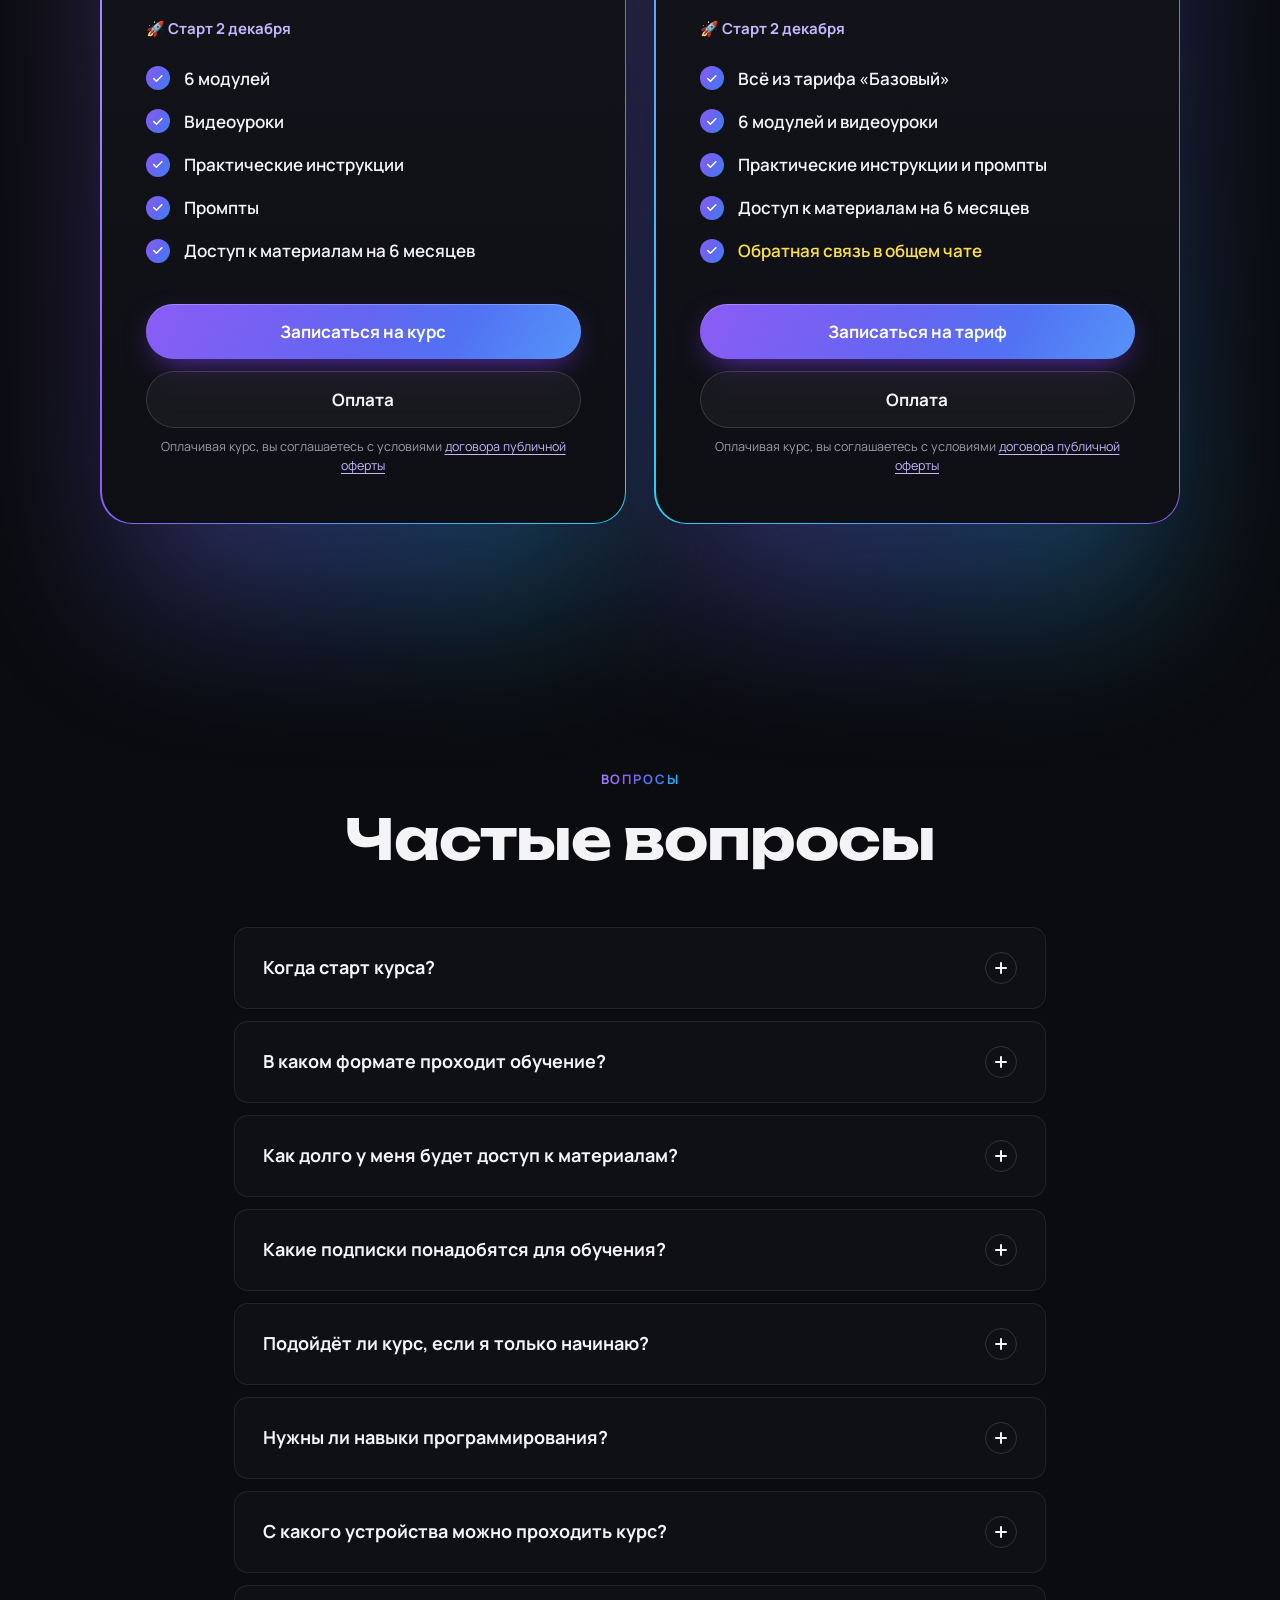
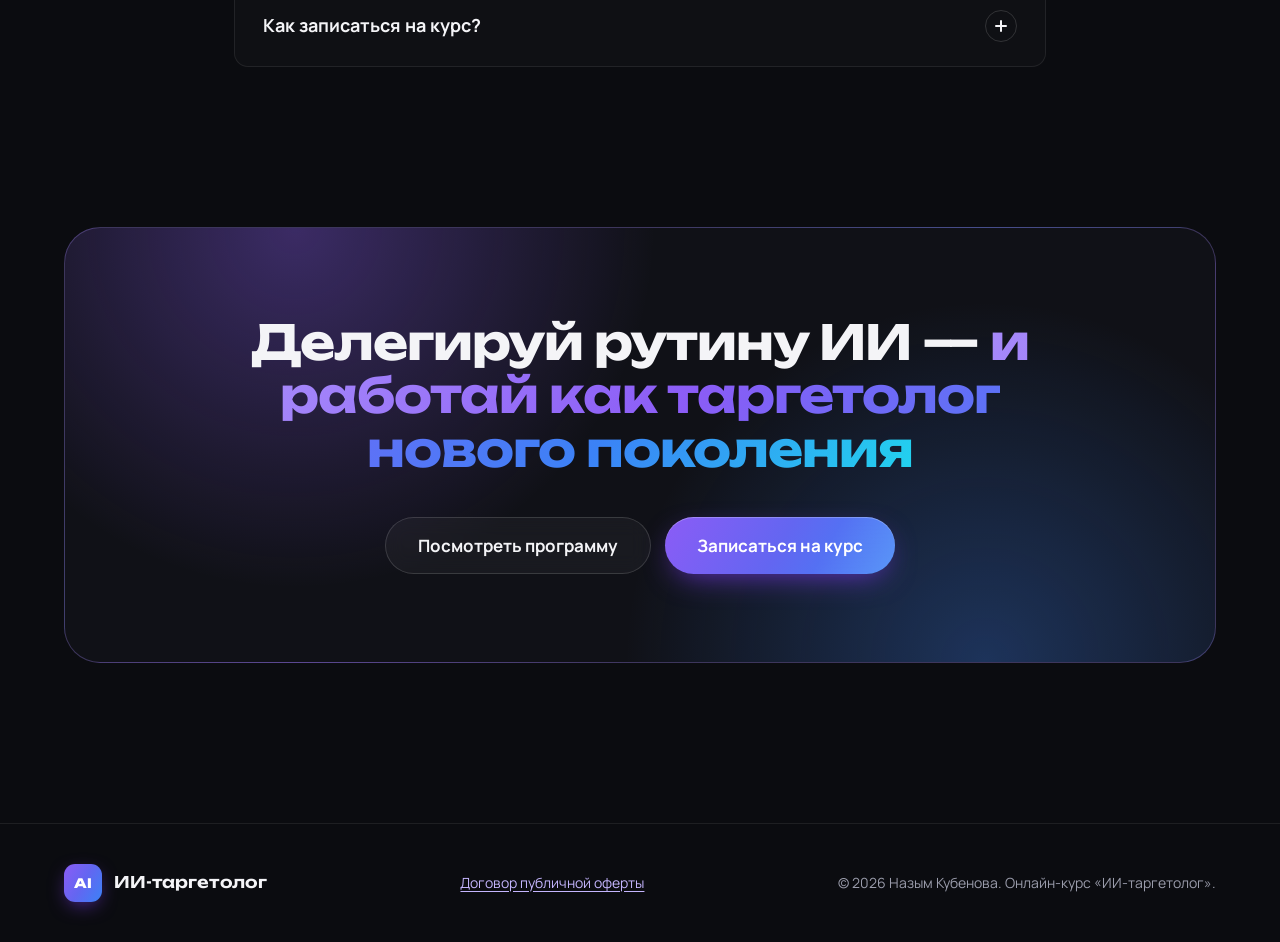
==== commit 8c289865: "Договор публичной оферты и подписи у кнопок оплаты Co-Authored-By: Claude Opus 5.5 <noreply@anthropi" ====
--- a/index.html
+++ b/index.html
@@ -34,7 +34,7 @@
   <link rel="preconnect" href="https://fonts.gstatic.com" crossorigin>
   <link href="https://fonts.googleapis.com/css2?family=Manrope:wght@400;500;600;700;800&family=Unbounded:wght@500;600;700;800&display=swap" rel="stylesheet">
 
-  <link rel="stylesheet" href="css/styles.css?v=26">
+  <link rel="stylesheet" href="css/styles.css?v=28">
 
   <!-- Структурированные данные для поисковиков (курс). Цену меняйте и здесь. -->
   <script type="application/ld+json">
@@ -298,7 +298,7 @@
             </button>
             <div class="module__body">
               <ul class="module__list">
-                <li>Подключение Google Ads, Meta Ads и TikTok Ads</li>
+                <li>Подключение рекламных источников</li>
                 <li>Поиск неэффективных объявлений</li>
                 <li>Оптимизация рекламы</li>
                 <li>Автоматическое создание отчётов</li>
@@ -362,6 +362,7 @@
         <div class="program__cta reveal">
           <a href="https://pay.kaspi.kz/pay/xpdiifes" target="_blank" rel="noopener" class="btn btn--primary btn--lg btn--pulse btn--stack"><span class="seats-stamp seats-stamp--btn" aria-label="До 29 ноября"><span class="seats-stamp__in"><small>до</small><b>29</b><small>ноября</small></span></span><span class="btn__main">Оплатить</span><span class="btn__sub">43 990 тенге</span></a>
           <a href="https://wa.me/77764273678?text=%D0%97%D0%B4%D1%80%D0%B0%D0%B2%D1%81%D1%82%D0%B2%D1%83%D0%B9%D1%82%D0%B5%21%20%D0%9E%D1%82%D0%BF%D1%80%D0%B0%D0%B2%D0%BB%D1%8F%D1%8E%20%D1%87%D0%B5%D0%BA%20%D0%BE%D0%B1%20%D0%BE%D0%BF%D0%BB%D0%B0%D1%82%D0%B5%20%D0%BA%D1%83%D1%80%D1%81%D0%B0%20%C2%AB%D0%98%D0%98-%D1%82%D0%B0%D1%80%D0%B3%D0%B5%D1%82%D0%BE%D0%BB%D0%BE%D0%B3%C2%BB." target="_blank" rel="noopener" class="btn btn--ghost btn--lg">Отправить чек</a>
+          <p class="offer-note">Оплачивая курс, вы соглашаетесь с условиями <a href="oferta.html" target="_blank">договора публичной оферты</a></p>
         </div>
       </div>
     </section>
@@ -461,6 +462,7 @@
             <button type="button" class="btn btn--primary btn--lg btn--block btn--pulse" data-enroll>Записаться на курс</button>
             <!-- Кнопка оплаты: ссылку меняйте здесь -->
             <a href="https://pay.kaspi.kz/pay/xpdiifes" target="_blank" rel="noopener" class="btn btn--ghost btn--lg btn--block price__pay">Оплата</a>
+            <p class="offer-note">Оплачивая курс, вы соглашаетесь с условиями <a href="oferta.html" target="_blank">договора публичной оферты</a></p>
           </div>
         </div>
 
@@ -492,6 +494,7 @@
             <a href="https://wa.me/77764273678?text=%D0%97%D0%B4%D1%80%D0%B0%D0%B2%D1%81%D1%82%D0%B2%D1%83%D0%B9%D1%82%D0%B5%21%20%D0%A5%D0%BE%D1%87%D1%83%20%D0%B7%D0%B0%D0%BF%D0%B8%D1%81%D0%B0%D1%82%D1%8C%D1%81%D1%8F%20%D0%BD%D0%B0%20%D0%BA%D1%83%D1%80%D1%81%20%C2%AB%D0%98%D0%98-%D1%82%D0%B0%D1%80%D0%B3%D0%B5%D1%82%D0%BE%D0%BB%D0%BE%D0%B3%C2%BB%2C%20%D1%82%D0%B0%D1%80%D0%B8%D1%84%20%C2%AB%D0%A1%20%D0%BE%D0%B1%D1%80%D0%B0%D1%82%D0%BD%D0%BE%D0%B9%20%D1%81%D0%B2%D1%8F%D0%B7%D1%8C%D1%8E%C2%BB%20%2863%20990%20%D1%82%D0%B5%D0%BD%D0%B3%D0%B5%29." target="_blank" rel="noopener" class="btn btn--primary btn--lg btn--block btn--pulse">Записаться на тариф</a>
             <!-- Кнопка оплаты тарифа 2 (та же ссылка Kaspi) -->
             <a href="https://pay.kaspi.kz/pay/xpdiifes" target="_blank" rel="noopener" class="btn btn--ghost btn--lg btn--block price__pay">Оплата</a>
+            <p class="offer-note">Оплачивая курс, вы соглашаетесь с условиями <a href="oferta.html" target="_blank">договора публичной оферты</a></p>
           </div>
         </div>
 
@@ -574,6 +577,7 @@
         <span class="logo__mark">AI</span>
         <span class="logo__text">ИИ-таргетолог</span>
       </a>
+      <a href="oferta.html" class="footer__link">Договор публичной оферты</a>
       <p class="footer__copy">© <span id="year">2026</span> Назым Кубенова. Онлайн-курс «ИИ-таргетолог».</p>
     </div>
   </footer>
@@ -619,7 +623,7 @@
     </div>
   </div>
 
-  <script src="js/config.js?v=26"></script>
-  <script src="js/main.js?v=26"></script>
+  <script src="js/config.js?v=28"></script>
+  <script src="js/main.js?v=28"></script>
 </body>
 </html>
--- a/css/styles.css
+++ b/css/styles.css
@@ -845,3 +845,26 @@
 
 /* Дата старта в тарифах */
 .price__start { margin: -12px 0 24px; font-size: 15px; font-weight: 700; color: #c4b5fd; }
+
+/* ===== Договор оферты: подписи у кнопок, ссылка в подвале, страница договора ===== */
+.offer-note { margin: 10px 0 0; font-size: 12.5px; line-height: 1.45; color: var(--muted); text-align: center; }
+.offer-note a, .footer__link { color: #c4b5fd; text-decoration: underline; text-underline-offset: 3px; }
+.offer-note a:hover, .footer__link:hover { color: #fff; }
+.program__cta .offer-note { max-width: 340px; margin-top: 2px; }
+.footer__link { font-size: 14px; }
+
+.doc-page .header { position: sticky; }
+.doc__back { padding: 10px 18px; font-size: 14px; }
+.doc { padding-top: 56px; padding-bottom: 40px; line-height: 1.7; }
+.doc h1 { font-size: clamp(28px, 4.5vw, 44px); margin-bottom: 14px; }
+.doc h2 { font-size: clamp(18px, 2.4vw, 22px); margin: 44px 0 16px; padding-top: 24px; border-top: 1px solid var(--line); }
+.doc p, .doc li { color: #d6d7e0; font-size: 16px; margin: 0 0 12px; }
+.doc ol, .doc ul { padding-left: 22px; margin: 0 0 16px; }
+.doc strong { color: var(--text); }
+.doc a { color: #c4b5fd; text-decoration: underline; text-underline-offset: 3px; word-break: break-word; }
+.doc__subtitle { font-size: 18px !important; color: var(--muted) !important; }
+.doc__meta { color: var(--muted) !important; font-size: 14px !important; }
+.doc__card { padding: 24px; border-radius: 20px; border: 1px solid var(--line-2); background: var(--bg-2); }
+.doc__card p { margin-bottom: 6px; }
+.doc__back-bottom { margin-top: 40px !important; text-align: center; }
+.doc__back-bottom .btn { text-decoration: none; color: #fff; }
